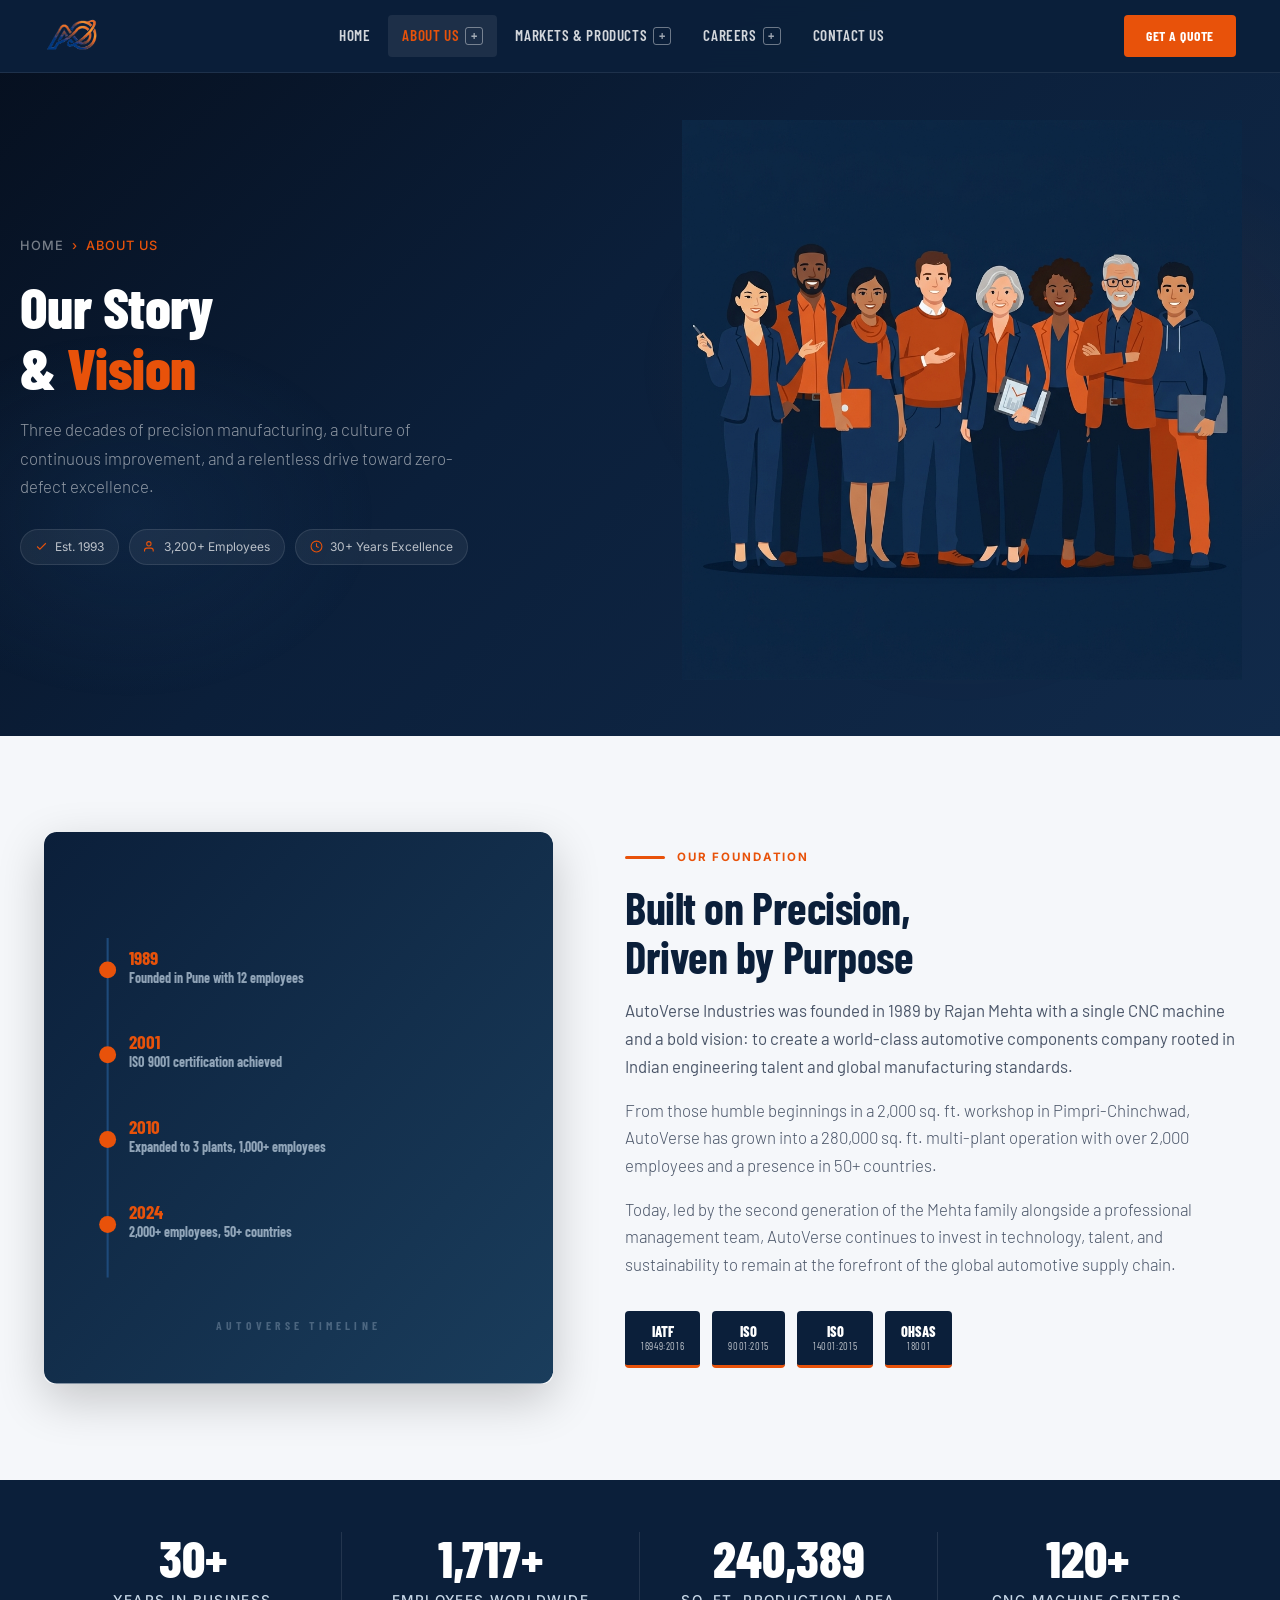
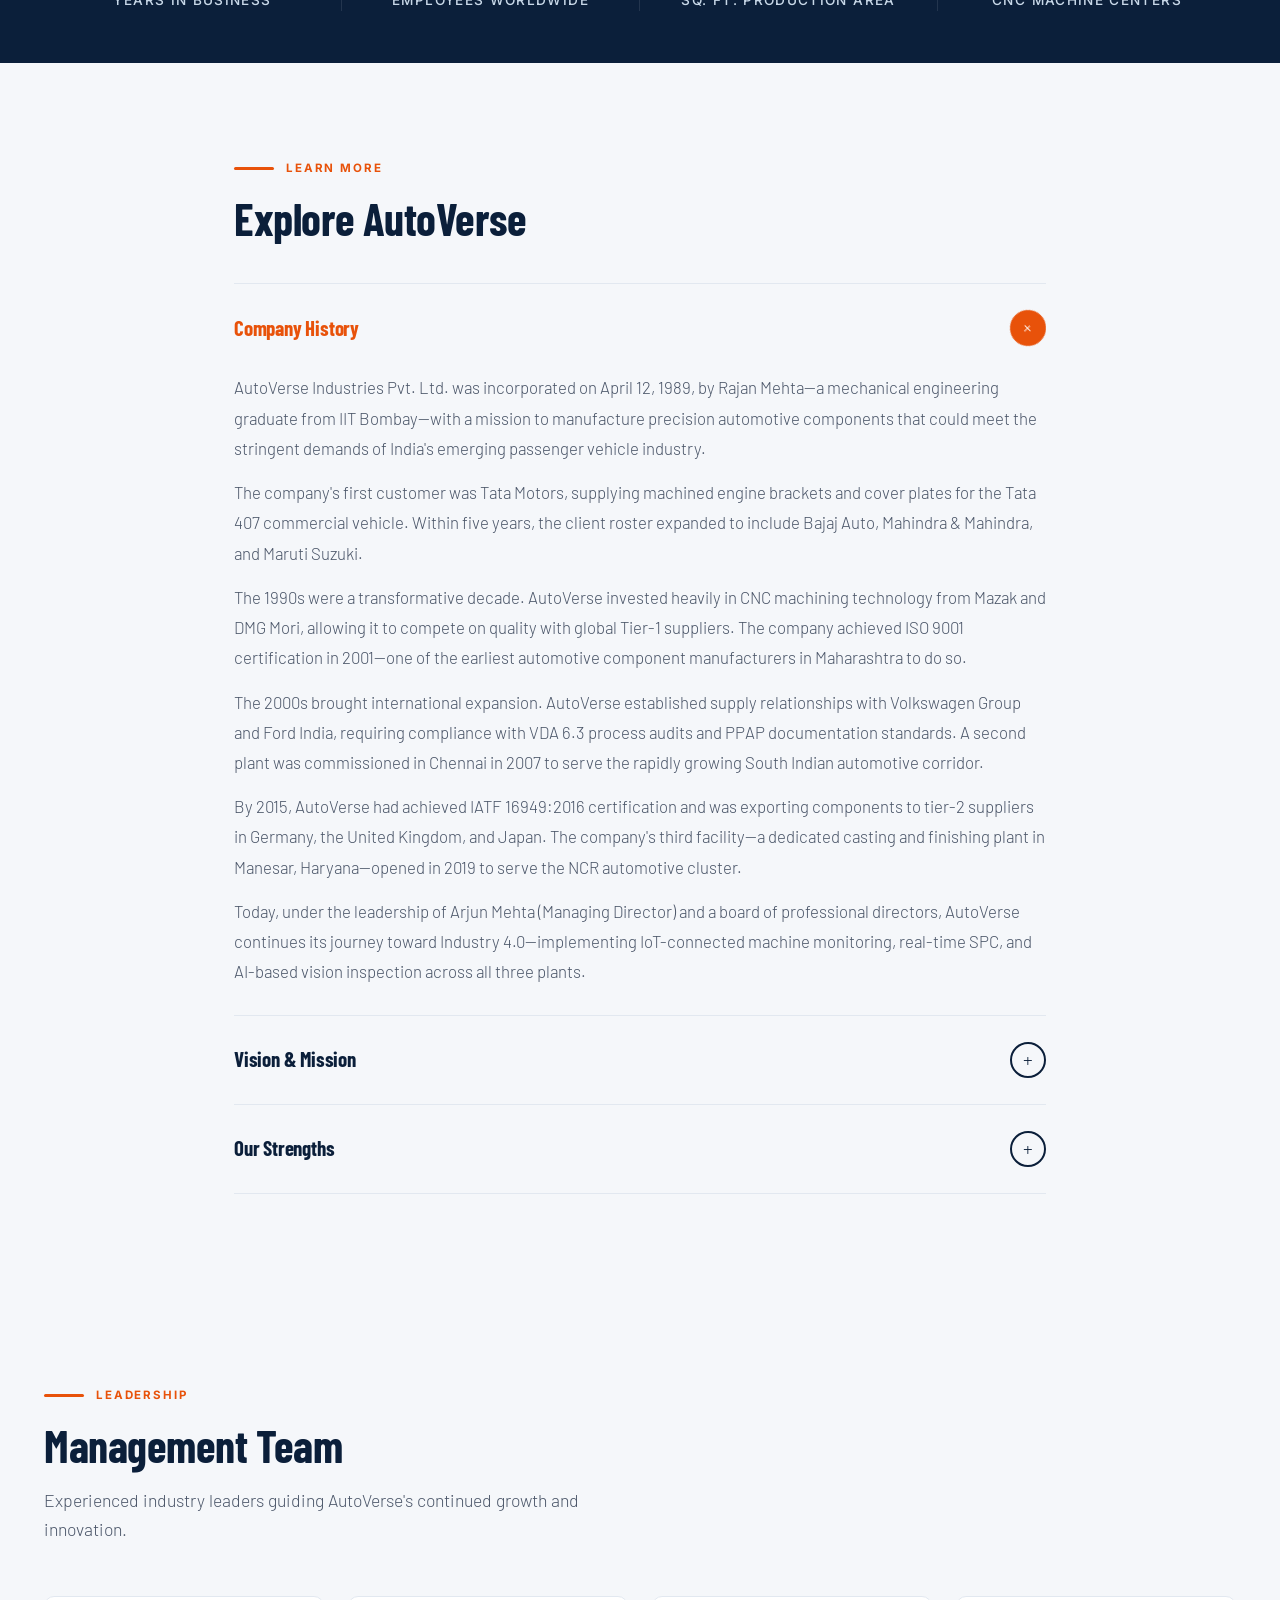
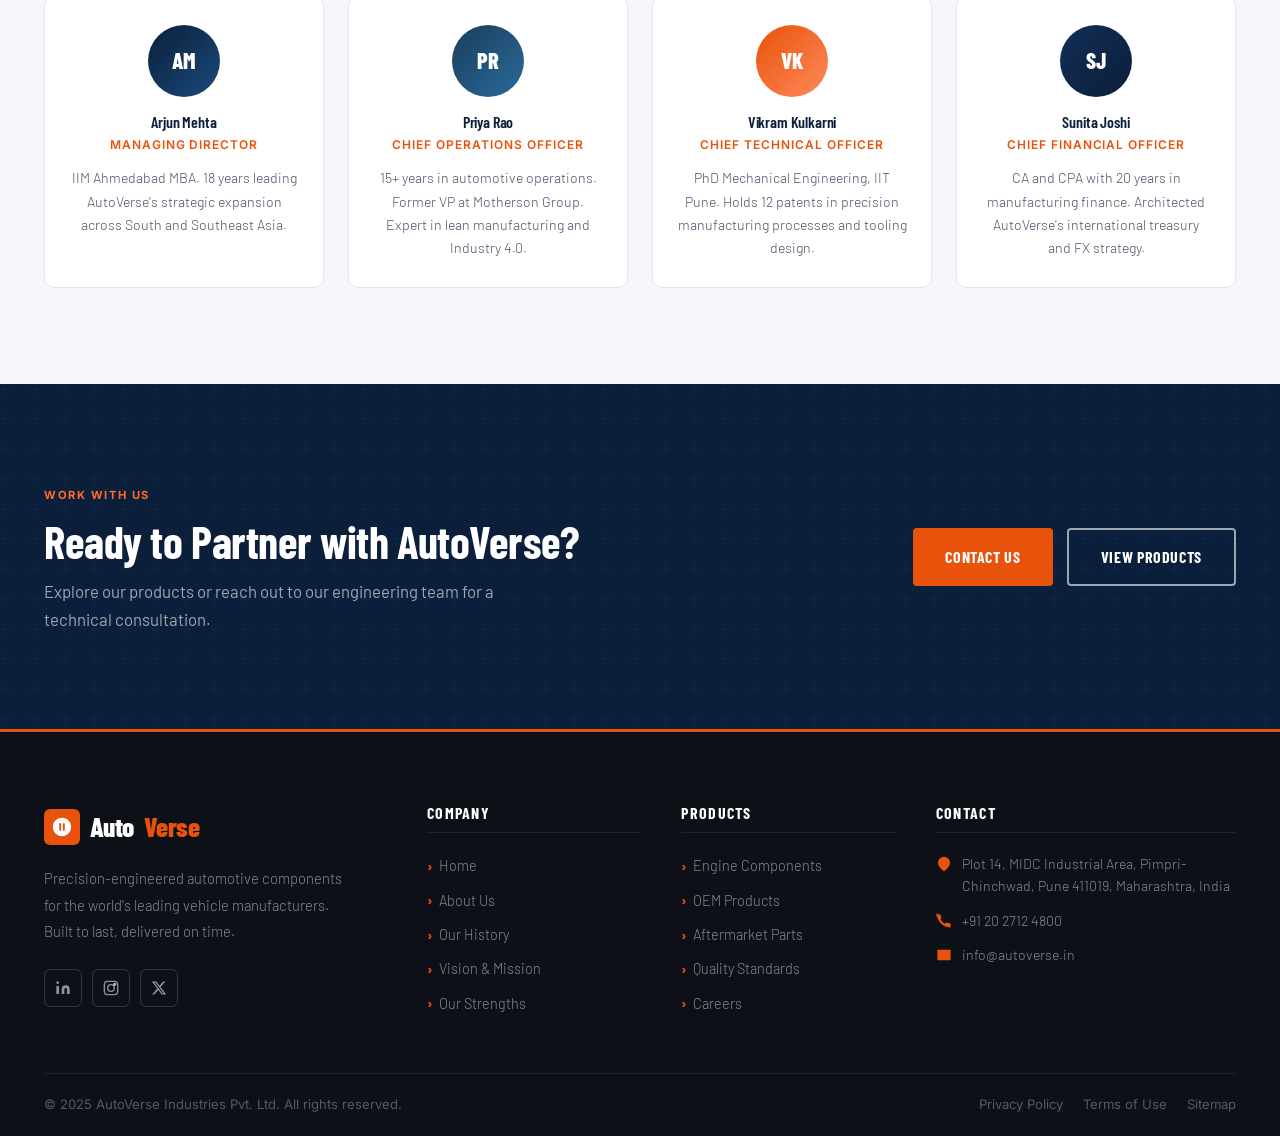
==== about.html @ 6f2ea9f7 "first commit" ====
<!DOCTYPE html>
<html lang="en">
<head>
<meta charset="UTF-8"/>
<meta name="viewport" content="width=device-width,initial-scale=1"/>
<title>About Us — AutoVerse Industries</title>
<link rel="stylesheet" href="assets/css/style.css"/>
<link rel="stylesheet" href="assets/css/inner.css"/>
<style>
/* About hero two-col override */
.about-page-hero {
  position: relative;
  min-height: 480px;
  background: linear-gradient(135deg,#060f1e 0%,#0B1F3A 45%,#112a4a 100%);
  overflow: hidden;
  display: flex; align-items: flex-end;
}
.about-hero-inner {
  display: grid;
  grid-template-columns: 1fr 1fr;
  gap: 48px;
  align-items: center;
  padding: 120px 0 56px;
  position: relative; z-index: 2;
}
.about-hero-text .breadcrumb { margin-bottom: 20px; }
.about-hero-text h1 {
  font-size: clamp(2.6rem, 4.5vw, 4rem);
  color: #fff; line-height: 1.05;
  margin-bottom: 18px;
}
.about-hero-text p {
  color: rgba(255,255,255,.55);
  font-size: 1.05rem; font-weight: 300;
  max-width: 440px; line-height: 1.7;
}
.about-hero-badges {
  display: flex; gap: 10px; margin-top: 28px; flex-wrap: wrap;
}
.about-hero-badge {
  display: flex; align-items: center; gap: 7px;
  background: rgba(255,255,255,.06);
  border: 1px solid rgba(255,255,255,.1);
  border-radius: 40px;
  padding: 7px 14px;
  font-family: var(--ff-ui);
  font-size: .75rem; color: rgba(255,255,255,.7);
}
.about-hero-badge svg { width: 13px; height: 13px; color: var(--orange); }
.about-hero-visual {
  position: relative;
  display: flex; align-items: flex-end; justify-content: center;
}
.about-hero-visual::before {
  content: '';
  position: absolute;
  width: 70%; height: 60%;
  bottom: 0; left: 50%; transform: translateX(-50%);
  background: radial-gradient(ellipse, rgba(232,82,10,.18) 0%, transparent 70%);
  filter: blur(24px);
  pointer-events: none;
}
.about-hero-visual img {
  width: 100%;
  max-width: 560px;
  object-fit: contain;
  animation: heroImgFloat 6s ease-in-out infinite;
  position: relative; z-index: 1;
}
@keyframes heroImgFloat {
  0%, 100% { transform: translateY(0); }
  50% { transform: translateY(-10px); }
}
.about-hero-deco {
  position: absolute; inset: 0; z-index: 1;
  background:
    radial-gradient(ellipse 55% 60% at 80% 50%, rgba(232,82,10,.10) 0%, transparent 55%),
    radial-gradient(ellipse 35% 45% at 10% 70%, rgba(30,74,122,.2) 0%, transparent 55%);
  pointer-events: none;
}
@media (max-width: 900px) {
  .about-hero-inner { grid-template-columns: 1fr; padding: 110px 0 40px; }
  .about-hero-visual { display: none; }
}
</style>
</head>
<body>

<!-- NAVBAR (same across all pages) -->
<nav class="navbar">
  <div class="container nav-inner">
    <a href="index.html" class="nav-logo">
      <img src="assets/images/logo.png" alt="AutoVerse" class="nav-logo-img" />
    </a>
    <ul class="nav-links">
      <li class="nav-item"><a class="nav-link" href="index.html" data-page="index.html">Home</a></li>
      <li class="nav-item">
        <a class="nav-link" href="about.html" data-page="about.html">About Us <span class="nav-plus">+</span></a>
        <div class="nav-dropdown">
          <a href="about.html#history">Company History</a>
          <a href="about.html#vision">Our Vision</a>
          <a href="about.html#strengths">Our Strengths</a>
        </div>
      </li>
      <li class="nav-item">
        <a class="nav-link" href="markets.html" data-page="markets.html">Markets &amp; Products <span class="nav-plus">+</span></a>
        <div class="nav-dropdown">
          <a href="markets.html#markets">Markets We Serve</a>
          <a href="markets.html#components">Automotive Components</a>
          <a href="markets.html#oem">OEM Products</a>
          <a href="markets.html#aftermarket">Aftermarket Products</a>
          <a href="markets.html#quality">Quality Standards</a>
        </div>
      </li>
      <li class="nav-item">
        <a class="nav-link" href="careers.html" data-page="careers.html">Careers <span class="nav-plus">+</span></a>
        <div class="nav-dropdown">
          <a href="careers.html#why">Why Choose Us</a>
          <a href="careers.html#benefits">Employee Benefits</a>
          <a href="careers.html#learning">Learning &amp; Development</a>
          <a href="careers.html#opportunities">Current Opportunities</a>
          <a href="careers.html#culture">Company Culture</a>
        </div>
      </li>
      <li class="nav-item"><a class="nav-link" href="contact.html" data-page="contact.html">Contact Us</a></li>
    </ul>
    <div class="nav-cta"><a href="contact.html" class="btn btn-primary" style="padding:10px 22px;font-size:.85rem;">Get a Quote</a></div>
    <div class="hamburger" id="hamburger"><span></span><span></span><span></span></div>
  </div>
</nav>
<div class="nav-mobile" id="navMobile">
  <div class="nav-mobile-item"><a class="nav-mobile-link" href="index.html">Home</a></div>
  <div class="nav-mobile-item">
    <div class="nav-mobile-link" data-toggle="about">About Us <span class="nav-mobile-plus">+</span></div>
    <div class="nav-mobile-sub"><a href="about.html#history">Company History</a><a href="about.html#vision">Our Vision</a><a href="about.html#strengths">Our Strengths</a></div>
  </div>
  <div class="nav-mobile-item">
    <div class="nav-mobile-link" data-toggle="markets">Markets &amp; Products <span class="nav-mobile-plus">+</span></div>
    <div class="nav-mobile-sub"><a href="markets.html#markets">Markets We Serve</a><a href="markets.html#components">Automotive Components</a><a href="markets.html#oem">OEM Products</a></div>
  </div>
  <div class="nav-mobile-item">
    <div class="nav-mobile-link" data-toggle="careers">Careers <span class="nav-mobile-plus">+</span></div>
    <div class="nav-mobile-sub"><a href="careers.html#why">Why Choose Us</a><a href="careers.html#benefits">Benefits</a><a href="careers.html#opportunities">Opportunities</a></div>
  </div>
  <div class="nav-mobile-item"><a class="nav-mobile-link" href="contact.html">Contact Us</a></div>
  <a href="contact.html" class="btn btn-primary" style="margin-top:24px;">Get a Quote</a>
</div>

<!-- PAGE HERO -->
<section class="about-page-hero">
  <div class="about-hero-deco"></div>
  <div class="container about-hero-inner">

    <!-- Text -->
    <div class="about-hero-text">
      <div class="breadcrumb anim-fade" style="color:rgba(255,255,255,.45);">
        <a href="index.html" style="color:rgba(255,255,255,.45);">Home</a> <span>›</span> <span>About Us</span>
      </div>
      <h1 class="anim-up delay-1">Our Story<br>&amp; <span style="color:var(--orange);">Vision</span></h1>
      <p class="anim-up delay-2">Three decades of precision manufacturing, a culture of continuous improvement, and a relentless drive toward zero-defect excellence.</p>
      <div class="about-hero-badges anim-up delay-3">
        <div class="about-hero-badge">
          <svg viewBox="0 0 24 24" fill="none" stroke="currentColor" stroke-width="2"><polyline points="20 6 9 17 4 12"/></svg>
          Est. 1993
        </div>
        <div class="about-hero-badge">
          <svg viewBox="0 0 24 24" fill="none" stroke="currentColor" stroke-width="2"><path d="M17 21v-2a4 4 0 00-4-4H5a4 4 0 00-4 4v2"/><circle cx="9" cy="7" r="4"/></svg>
          3,200+ Employees
        </div>
        <div class="about-hero-badge">
          <svg viewBox="0 0 24 24" fill="none" stroke="currentColor" stroke-width="2"><circle cx="12" cy="12" r="10"/><polyline points="12 6 12 12 16 14"/></svg>
          30+ Years Excellence
        </div>
      </div>
    </div>

    <!-- Illustration -->
    <div class="about-hero-visual anim-fade delay-2">
      <img src="assets/images/team_illustration.png" alt="AutoVerse Team" />
    </div>

  </div>
</section>

<!-- ABOUT LEAD -->
<section class="section">
  <div class="container about-lead-grid">
    <div class="anim-left">
      <div class="about-portrait">
        <svg viewBox="0 0 480 520" xmlns="http://www.w3.org/2000/svg">
          <defs>
            <linearGradient id="portraitbg" x1="0%" y1="0%" x2="100%" y2="100%">
              <stop offset="0%" stop-color="#0B1F3A"/>
              <stop offset="100%" stop-color="#1A3D5C"/>
            </linearGradient>
          </defs>
          <rect width="480" height="520" fill="url(#portraitbg)" rx="12"/>
          <!-- Timeline graphic -->
          <line x1="60" y1="100" x2="60" y2="420" stroke="#1E4A7A" stroke-width="2"/>
          <g fill="#E8520A">
            <circle cx="60" cy="130" r="8"/>
            <circle cx="60" cy="210" r="8"/>
            <circle cx="60" cy="290" r="8"/>
            <circle cx="60" cy="370" r="8"/>
          </g>
          <g fill="white" font-family="Barlow Condensed,sans-serif" font-weight="700">
            <text x="80" y="125" font-size="18" fill="#E8520A">1989</text>
            <text x="80" y="142" font-size="13" fill="rgba(200,216,232,0.7)">Founded in Pune with 12 employees</text>
            <text x="80" y="205" font-size="18" fill="#E8520A">2001</text>
            <text x="80" y="222" font-size="13" fill="rgba(200,216,232,0.7)">ISO 9001 certification achieved</text>
            <text x="80" y="285" font-size="18" fill="#E8520A">2010</text>
            <text x="80" y="302" font-size="13" fill="rgba(200,216,232,0.7)">Expanded to 3 plants, 1,000+ employees</text>
            <text x="80" y="365" font-size="18" fill="#E8520A">2024</text>
            <text x="80" y="382" font-size="13" fill="rgba(200,216,232,0.7)">2,000+ employees, 50+ countries</text>
          </g>
          <text x="240" y="470" text-anchor="middle" fill="rgba(200,216,232,0.3)" font-family="Barlow Condensed,sans-serif" font-size="11" letter-spacing="4" font-weight="700">AUTOVERSE TIMELINE</text>
        </svg>
      </div>
    </div>
    <div class="about-lead-text anim-up">
      <div class="section-line"><span>Our Foundation</span></div>
      <h2 class="section-title">Built on Precision,<br>Driven by Purpose</h2>
      <p style="color:var(--slate);margin-bottom:16px;">AutoVerse Industries was founded in 1989 by Rajan Mehta with a single CNC machine and a bold vision: to create a world-class automotive components company rooted in Indian engineering talent and global manufacturing standards.</p>
      <p style="color:var(--slate);margin-bottom:16px;font-weight:300;">From those humble beginnings in a 2,000 sq. ft. workshop in Pimpri-Chinchwad, AutoVerse has grown into a 280,000 sq. ft. multi-plant operation with over 2,000 employees and a presence in 50+ countries.</p>
      <p style="color:var(--slate);font-weight:300;">Today, led by the second generation of the Mehta family alongside a professional management team, AutoVerse continues to invest in technology, talent, and sustainability to remain at the forefront of the global automotive supply chain.</p>
      <div class="about-certs anim-up delay-2">
        <div class="cert-badge">IATF<br><small>16949:2016</small></div>
        <div class="cert-badge">ISO<br><small>9001:2015</small></div>
        <div class="cert-badge">ISO<br><small>14001:2015</small></div>
        <div class="cert-badge">OHSAS<br><small>18001</small></div>
      </div>
    </div>
  </div>
</section>

<!-- STATS -->
<div class="stats-strip">
  <div class="container">
    <div class="stats-grid">
      <div class="stat-cell anim-fade delay-1"><div class="stat-num"><span data-count="35" data-suffix="+">0</span></div><div class="stat-label">Years in Business</div></div>
      <div class="stat-cell anim-fade delay-2"><div class="stat-num"><span data-count="2000" data-suffix="+">0</span></div><div class="stat-label">Employees Worldwide</div></div>
      <div class="stat-cell anim-fade delay-3"><div class="stat-num"><span data-count="280000">0</span></div><div class="stat-label">Sq. Ft. Production Area</div></div>
      <div class="stat-cell anim-fade delay-4"><div class="stat-num"><span data-count="140" data-suffix="+">0</span></div><div class="stat-label">CNC Machine Centers</div></div>
    </div>
  </div>
</div>

<!-- EXPANDABLE SECTIONS -->
<section class="section" id="history">
  <div class="container" style="max-width:860px;">
    <div class="section-line"><span>Learn More</span></div>
    <h2 class="section-title anim-up" style="margin-bottom:40px;">Explore AutoVerse</h2>

    <div class="expand-group">

      <div class="expand-item" id="history">
        <div class="expand-header">
          <h3>Company History</h3>
          <div class="expand-icon">+</div>
        </div>
        <div class="expand-body">
          <div class="expand-inner">
            <p>AutoVerse Industries Pvt. Ltd. was incorporated on April 12, 1989, by Rajan Mehta—a mechanical engineering graduate from IIT Bombay—with a mission to manufacture precision automotive components that could meet the stringent demands of India's emerging passenger vehicle industry.</p>
            <p>The company's first customer was Tata Motors, supplying machined engine brackets and cover plates for the Tata 407 commercial vehicle. Within five years, the client roster expanded to include Bajaj Auto, Mahindra &amp; Mahindra, and Maruti Suzuki.</p>
            <p>The 1990s were a transformative decade. AutoVerse invested heavily in CNC machining technology from Mazak and DMG Mori, allowing it to compete on quality with global Tier-1 suppliers. The company achieved ISO 9001 certification in 2001—one of the earliest automotive component manufacturers in Maharashtra to do so.</p>
            <p>The 2000s brought international expansion. AutoVerse established supply relationships with Volkswagen Group and Ford India, requiring compliance with VDA 6.3 process audits and PPAP documentation standards. A second plant was commissioned in Chennai in 2007 to serve the rapidly growing South Indian automotive corridor.</p>
            <p>By 2015, AutoVerse had achieved IATF 16949:2016 certification and was exporting components to tier-2 suppliers in Germany, the United Kingdom, and Japan. The company's third facility—a dedicated casting and finishing plant in Manesar, Haryana—opened in 2019 to serve the NCR automotive cluster.</p>
            <p>Today, under the leadership of Arjun Mehta (Managing Director) and a board of professional directors, AutoVerse continues its journey toward Industry 4.0—implementing IoT-connected machine monitoring, real-time SPC, and AI-based vision inspection across all three plants.</p>
          </div>
        </div>
      </div>

      <div class="expand-item" id="vision">
        <div class="expand-header">
          <h3>Vision &amp; Mission</h3>
          <div class="expand-icon">+</div>
        </div>
        <div class="expand-body">
          <div class="expand-inner">
            <p><strong style="color:var(--navy);">Our Vision:</strong> To be the most trusted precision manufacturing partner for global automotive OEMs—recognized for our engineering excellence, quality commitment, and sustainable manufacturing practices.</p>
            <p><strong style="color:var(--navy);">Our Mission:</strong> To manufacture world-class automotive components that enable our customers to build safer, more efficient, and more reliable vehicles—while fostering a culture of innovation, continuous improvement, and employee well-being.</p>
            <p><strong style="color:var(--navy);">Our Values:</strong></p>
            <ul>
              <li>Precision — Every micron matters. We never compromise on dimensional accuracy or surface quality.</li>
              <li>Integrity — We are transparent with our customers, employees, and partners in all that we do.</li>
              <li>Innovation — We actively invest in new processes, technologies, and materials to stay ahead.</li>
              <li>Sustainability — We measure our success not only in profit but in our environmental and social impact.</li>
              <li>People First — Our 2,000+ employees are our greatest asset. We invest in their growth and safety every day.</li>
              <li>Customer Focus — We exist to help our customers succeed. Their success drives every decision we make.</li>
            </ul>
          </div>
        </div>
      </div>

      <div class="expand-item" id="strengths">
        <div class="expand-header">
          <h3>Our Strengths</h3>
          <div class="expand-icon">+</div>
        </div>
        <div class="expand-body">
          <div class="expand-inner">
            <p>AutoVerse's competitive edge is built on five core strengths that our customers consistently cite as the reasons they remain with us through product generations and market cycles:</p>
            <ul>
              <li>Advanced 5-axis CNC machining with ±0.005mm capability</li>
              <li>In-house tooling design &amp; manufacture for faster lead times</li>
              <li>140+ Mazak, DMG Mori, and Okuma machining centers</li>
              <li>Real-time SPC with automated out-of-tolerance alerts</li>
              <li>Zeiss CMM and optical inspection on 100% of critical features</li>
              <li>IATF 16949, ISO 9001, ISO 14001, and OHSAS 18001 certified</li>
              <li>3 strategically located plants across India</li>
              <li>JIT delivery with 98.7% on-time record over 5 years</li>
              <li>120-person dedicated R&amp;D and application engineering team</li>
              <li>Customer portal for real-time order tracking and quality records</li>
              <li>Renewable energy powering 40% of total facility consumption</li>
              <li>Zero liquid discharge at all three manufacturing sites</li>
            </ul>
          </div>
        </div>
      </div>

    </div>
  </div>
</section>

<!-- LEADERSHIP -->
<section class="section leadership-section">
  <div class="container">
    <div class="section-line"><span>Leadership</span></div>
    <h2 class="section-title anim-up">Management Team</h2>
    <p class="section-sub anim-up delay-1">Experienced industry leaders guiding AutoVerse's continued growth and innovation.</p>
    <div class="leadership-grid">
      <div class="leader-card anim-up delay-1">
        <div class="leader-avatar" style="background:linear-gradient(135deg,#0B1F3A,#1A4A7A);">
          <span>AM</span>
        </div>
        <h4>Arjun Mehta</h4>
        <div class="leader-title">Managing Director</div>
        <p>IIM Ahmedabad MBA. 18 years leading AutoVerse's strategic expansion across South and Southeast Asia.</p>
      </div>
      <div class="leader-card anim-up delay-2">
        <div class="leader-avatar" style="background:linear-gradient(135deg,#1A3D5C,#2A6A9A);">
          <span>PR</span>
        </div>
        <h4>Priya Rao</h4>
        <div class="leader-title">Chief Operations Officer</div>
        <p>15+ years in automotive operations. Former VP at Motherson Group. Expert in lean manufacturing and Industry 4.0.</p>
      </div>
      <div class="leader-card anim-up delay-3">
        <div class="leader-avatar" style="background:linear-gradient(135deg,#E8520A,#FF8A5C);">
          <span>VK</span>
        </div>
        <h4>Vikram Kulkarni</h4>
        <div class="leader-title">Chief Technical Officer</div>
        <p>PhD Mechanical Engineering, IIT Pune. Holds 12 patents in precision manufacturing processes and tooling design.</p>
      </div>
      <div class="leader-card anim-up delay-4">
        <div class="leader-avatar" style="background:linear-gradient(135deg,#132d56,#0B1F3A);">
          <span>SJ</span>
        </div>
        <h4>Sunita Joshi</h4>
        <div class="leader-title">Chief Financial Officer</div>
        <p>CA and CPA with 20 years in manufacturing finance. Architected AutoVerse's international treasury and FX strategy.</p>
      </div>
    </div>
  </div>
</section>

<!-- CTA -->
<section class="cta-section">
  <div class="cta-bg"></div>
  <div class="container cta-inner">
    <div class="cta-text anim-up">
      <span class="tag">Work With Us</span>
      <h2>Ready to Partner with AutoVerse?</h2>
      <p>Explore our products or reach out to our engineering team for a technical consultation.</p>
    </div>
    <div class="cta-actions anim-up delay-2">
      <a href="contact.html" class="btn btn-primary">Contact Us</a>
      <a href="markets.html" class="btn btn-outline">View Products</a>
    </div>
  </div>
</section>

<!-- FOOTER -->
<footer class="footer">
  <div class="container">
    <div class="footer-top">
      <div class="footer-brand">
        <a href="index.html" class="nav-logo"><div class="nav-logo-icon"><svg viewBox="0 0 24 24"><path d="M12 2C6.48 2 2 6.48 2 12s4.48 10 10 10 10-4.48 10-10S17.52 2 12 2zm-1 14H9V8h2v8zm4 0h-2V8h2v8z"/></svg></div>Auto<span>Verse</span></a>
        <p>Precision-engineered automotive components for the world's leading vehicle manufacturers. Built to last, delivered on time.</p>
        <div class="footer-socials">
          <a href="#" class="social-btn"><svg viewBox="0 0 24 24" width="16" height="16" fill="currentColor"><path d="M16 8a6 6 0 016 6v7h-4v-7a2 2 0 00-2-2 2 2 0 00-2 2v7h-4v-7a6 6 0 016-6zM2 9h4v12H2z"/><circle cx="4" cy="4" r="2"/></svg></a>
          <a href="#" class="social-btn"><svg viewBox="0 0 24 24" width="16" height="16" fill="none" stroke="currentColor" stroke-width="2"><rect x="2" y="2" width="20" height="20" rx="5"/><circle cx="12" cy="12" r="5"/><circle cx="17.5" cy="6.5" r="1.5" fill="currentColor"/></svg></a>
          <a href="#" class="social-btn"><svg viewBox="0 0 24 24" width="16" height="16" fill="currentColor"><path d="M18.244 2.25h3.308l-7.227 8.26 8.502 11.24H16.17l-5.214-6.817L4.99 21.75H1.68l7.73-8.835L1.254 2.25H8.08l4.713 6.231zm-1.161 17.52h1.833L7.084 4.126H5.117z"/></svg></a>
        </div>
      </div>
      <div class="footer-col"><h5>Company</h5><ul><li><a href="index.html">Home</a></li><li><a href="about.html">About Us</a></li><li><a href="about.html#history">Our History</a></li><li><a href="about.html#vision">Vision &amp; Mission</a></li><li><a href="about.html#strengths">Our Strengths</a></li></ul></div>
      <div class="footer-col"><h5>Products</h5><ul><li><a href="markets.html#components">Engine Components</a></li><li><a href="markets.html#oem">OEM Products</a></li><li><a href="markets.html#aftermarket">Aftermarket Parts</a></li><li><a href="markets.html#quality">Quality Standards</a></li><li><a href="careers.html">Careers</a></li></ul></div>
      <div class="footer-col"><h5>Contact</h5>
        <div class="footer-contact-item"><svg viewBox="0 0 24 24"><path d="M21 10c0 7-9 13-9 13s-9-6-9-13a9 9 0 0118 0z"/><circle cx="12" cy="10" r="3"/></svg><span>Plot 14, MIDC Industrial Area, Pimpri-Chinchwad, Pune 411019, Maharashtra, India</span></div>
        <div class="footer-contact-item"><svg viewBox="0 0 24 24"><path d="M22 16.92v3a2 2 0 01-2.18 2 19.79 19.79 0 01-8.63-3.07A19.5 19.5 0 013.07 9.5a19.79 19.79 0 01-3-8.59A2 2 0 012.18 2h3a2 2 0 012 1.72c.127.96.361 1.903.7 2.81a2 2 0 01-.45 2.11L6.91 9.91a16 16 0 006.29 6.29l1.27-1.27a2 2 0 012.11-.45c.907.339 1.85.573 2.81.7A2 2 0 0122 16.92z"/></svg><span>+91 20 2712 4800</span></div>
        <div class="footer-contact-item"><svg viewBox="0 0 24 24"><path d="M4 4h16c1.1 0 2 .9 2 2v12c0 1.1-.9 2-2 2H4c-1.1 0-2-.9-2-2V6c0-1.1.9-2 2-2z"/><polyline points="22,6 12,13 2,6"/></svg><span>info@autoverse.in</span></div>
      </div>
    </div>
    <div class="footer-bottom">
      <span class="footer-copy">© 2025 AutoVerse Industries Pvt. Ltd. All rights reserved.</span>
      <div class="footer-legal"><a href="#">Privacy Policy</a><a href="#">Terms of Use</a><a href="#">Sitemap</a></div>
    </div>
  </div>
</footer>

<script src="assets/js/main.js"></script>
</body>
</html>
---- assets/css/style.css ----
/* ====================================================
   AutoVerse — Shared Stylesheet
   Palette: Steel Navy #0B1F3A | Chrome #C8D8E8 | 
            Signal Orange #E8520A | Slate #4A5568 | 
            Off-white #F5F7FA | Dark Surface #0D1117
   ==================================================== */

@import url('https://fonts.googleapis.com/css2?family=Barlow:ital,wght@0,300;0,400;0,500;0,600;0,700;0,800;1,300&family=Barlow+Condensed:wght@400;500;600;700;800&family=Inter:wght@300;400;500;600&display=swap');

/* ─── Reset & Base ─── */
*, *::before, *::after { box-sizing: border-box; margin: 0; padding: 0; }

:root {
  --navy:    #0B1F3A;
  --navy-mid:#132d56;
  --chrome:  #C8D8E8;
  --orange:  #E8520A;
  --orange-light: #FF6B2B;
  --slate:   #4A5568;
  --offwhite:#F5F7FA;
  --white:   #FFFFFF;
  --dark:    #0D1117;
  --gray-100:#EDF2F7;
  --gray-200:#E2E8F0;
  --gray-400:#A0AEC0;
  --gray-600:#718096;
  --text:    #1A202C;

  --ff-display: 'Barlow Condensed', sans-serif;
  --ff-body:    'Barlow', sans-serif;
  --ff-ui:      'Inter', sans-serif;

  --radius:  4px;
  --radius-lg: 10px;
  --shadow-sm: 0 2px 8px rgba(0,0,0,.10);
  --shadow-md: 0 6px 24px rgba(0,0,0,.15);
  --shadow-lg: 0 16px 48px rgba(0,0,0,.20);

  --transition: .28s cubic-bezier(.4,0,.2,1);
}

html { scroll-behavior: smooth; font-size: 16px; }

body {
  font-family: var(--ff-body);
  color: var(--text);
  background: var(--offwhite);
  line-height: 1.65;
  overflow-x: hidden;
}

img { display: block; max-width: 100%; }
a  { color: inherit; text-decoration: none; }
ul { list-style: none; }

/* ─── Typography ─── */
h1,h2,h3,h4,h5,h6 {
  font-family: var(--ff-display);
  line-height: 1.1;
  letter-spacing: -.01em;
}
h1 { font-size: clamp(2.6rem,5vw,4.4rem); font-weight: 800; }
h2 { font-size: clamp(2rem,3.5vw,3.2rem); font-weight: 700; }
h3 { font-size: clamp(1.4rem,2.5vw,2rem);  font-weight: 700; }
h4 { font-size: 1.25rem; font-weight: 600; }
p  { font-size: 1.05rem; }

/* ─── Utility ─── */
.container { width: 100%; max-width: 1240px; margin: 0 auto; padding: 0 24px; }
.section   { padding: 96px 0; }
.section-sm{ padding: 60px 0; }

.tag {
  display: inline-block;
  font-family: var(--ff-ui);
  font-size: .7rem;
  font-weight: 700;
  letter-spacing: .14em;
  text-transform: uppercase;
  color: var(--orange);
  margin-bottom: 12px;
}

.section-title {
  color: var(--navy);
  margin-bottom: 16px;
}
.section-sub {
  font-size: 1.1rem;
  color: var(--slate);
  max-width: 620px;
  margin-bottom: 52px;
  font-weight: 300;
}

/* Divider accent */
.title-bar {
  width: 52px; height: 4px;
  background: var(--orange);
  margin-bottom: 20px;
  border-radius: 2px;
}

/* ─── Buttons ─── */
.btn {
  display: inline-flex; align-items: center; gap: 8px;
  font-family: var(--ff-display);
  font-size: 1rem; font-weight: 700;
  letter-spacing: .04em; text-transform: uppercase;
  padding: 14px 32px;
  border: none; cursor: pointer;
  border-radius: var(--radius);
  transition: var(--transition);
  white-space: nowrap;
}
.btn-primary {
  background: var(--orange);
  color: var(--white);
}
.btn-primary:hover { background: var(--orange-light); transform: translateY(-2px); box-shadow: 0 8px 24px rgba(232,82,10,.35); }

.btn-outline {
  background: transparent;
  color: var(--white);
  border: 2px solid rgba(255,255,255,.6);
}
.btn-outline:hover { background: rgba(255,255,255,.12); border-color: var(--white); }

.btn-dark {
  background: var(--navy);
  color: var(--white);
}
.btn-dark:hover { background: var(--navy-mid); transform: translateY(-2px); }

/* ─── NAVBAR ─── */
.navbar {
  position: fixed; top: 0; left: 0; right: 0; z-index: 999;
  background: rgba(11,31,58,.97);
  backdrop-filter: blur(12px);
  border-bottom: 1px solid rgba(200,216,232,.1);
  transition: var(--transition);
}
.navbar.scrolled {
  background: rgba(11,31,58,1);
  box-shadow: var(--shadow-md);
}

.nav-inner {
  display: flex; align-items: center; justify-content: space-between;
  height: 72px;
}

.nav-logo {
  display: flex; align-items: center; gap: 10px;
  font-family: var(--ff-display);
  font-size: 1.7rem; font-weight: 800;
  color: var(--white);
  letter-spacing: -.02em;
}
.nav-logo span { color: var(--orange); }
.nav-logo-icon {
  width: 36px; height: 36px;
  background: var(--orange);
  border-radius: 6px;
  display: flex; align-items: center; justify-content: center;
}
.nav-logo-icon svg { width: 22px; height: 22px; fill: white; }
.nav-logo-img {
  height: 48px;
  width: auto;
  object-fit: contain;
  display: block;
}

.nav-links {
  display: flex; align-items: center; gap: 4px;
}

.nav-item {
  position: relative;
}

.nav-link {
  display: flex; align-items: center; gap: 6px;
  padding: 8px 14px;
  font-family: var(--ff-display);
  font-size: .95rem; font-weight: 600;
  letter-spacing: .04em; text-transform: uppercase;
  color: rgba(255,255,255,.82);
  border-radius: var(--radius);
  transition: var(--transition);
  cursor: pointer;
  white-space: nowrap;
}
.nav-link:hover, .nav-link.active { color: var(--white); background: rgba(255,255,255,.08); }
.nav-link.active { color: var(--orange); }

.nav-plus {
  width: 18px; height: 18px; flex-shrink: 0;
  border: 1.5px solid rgba(255,255,255,.4);
  border-radius: 3px;
  display: flex; align-items: center; justify-content: center;
  font-size: .9rem; line-height: 1;
  transition: var(--transition);
  color: rgba(255,255,255,.6);
}
.nav-item:hover .nav-plus, .nav-item.open .nav-plus {
  background: var(--orange); border-color: var(--orange); color: white;
  transform: rotate(45deg);
}

/* Dropdown */
.nav-dropdown {
  position: absolute; top: calc(100% + 8px); left: 0;
  background: var(--navy);
  border: 1px solid rgba(200,216,232,.12);
  border-radius: var(--radius-lg);
  min-width: 230px;
  padding: 8px;
  opacity: 0; visibility: hidden; pointer-events: none;
  transform: translateY(-8px);
  transition: var(--transition);
  box-shadow: var(--shadow-lg);
}
.nav-item:hover .nav-dropdown,
.nav-item.open .nav-dropdown {
  opacity: 1; visibility: visible; pointer-events: all; transform: translateY(0);
}

.nav-dropdown a {
  display: flex; align-items: center; gap: 10px;
  padding: 10px 14px;
  font-family: var(--ff-body);
  font-size: .9rem; font-weight: 500;
  color: rgba(255,255,255,.78);
  border-radius: var(--radius);
  transition: var(--transition);
}
.nav-dropdown a:hover { background: rgba(255,255,255,.07); color: var(--orange); }
.nav-dropdown a::before {
  content: '';
  width: 6px; height: 6px;
  background: var(--orange);
  border-radius: 50%;
  opacity: 0;
  transition: var(--transition);
}
.nav-dropdown a:hover::before { opacity: 1; }

.nav-cta {
  display: flex; align-items: center; gap: 10px;
}

.hamburger {
  display: none;
  flex-direction: column; gap: 5px;
  cursor: pointer; padding: 4px;
}
.hamburger span {
  display: block; width: 26px; height: 2px;
  background: var(--white);
  border-radius: 2px;
  transition: var(--transition);
}
.hamburger.open span:nth-child(1) { transform: translateY(7px) rotate(45deg); }
.hamburger.open span:nth-child(2) { opacity: 0; transform: scaleX(0); }
.hamburger.open span:nth-child(3) { transform: translateY(-7px) rotate(-45deg); }

/* Mobile nav */
.nav-mobile {
  display: none;
  position: fixed; top: 72px; left: 0; right: 0; bottom: 0;
  background: var(--dark);
  overflow-y: auto;
  z-index: 998;
  padding: 24px;
  flex-direction: column; gap: 4px;
}
.nav-mobile.open { display: flex; }

.nav-mobile-item {
  border-bottom: 1px solid rgba(255,255,255,.07);
}
.nav-mobile-link {
  display: flex; align-items: center; justify-content: space-between;
  padding: 14px 0;
  font-family: var(--ff-display);
  font-size: 1.1rem; font-weight: 700;
  color: var(--white);
  text-transform: uppercase;
  letter-spacing: .04em;
  cursor: pointer;
}
.nav-mobile-plus {
  width: 24px; height: 24px;
  border: 1.5px solid rgba(255,255,255,.3);
  border-radius: 4px;
  display: flex; align-items: center; justify-content: center;
  font-size: 1.1rem;
  transition: var(--transition);
}
.nav-mobile-item.open .nav-mobile-plus { background: var(--orange); border-color: var(--orange); transform: rotate(45deg); }
.nav-mobile-sub {
  display: none;
  flex-direction: column; gap: 2px;
  padding: 0 0 12px 16px;
}
.nav-mobile-item.open .nav-mobile-sub { display: flex; }
.nav-mobile-sub a {
  padding: 9px 0;
  font-size: .95rem;
  color: rgba(255,255,255,.65);
  font-family: var(--ff-body);
}
.nav-mobile-sub a:hover { color: var(--orange); }

/* ─── PAGE HERO (shared pattern) ─── */
.page-hero {
  min-height: 420px;
  display: flex; align-items: flex-end;
  padding: 0;
  position: relative;
  overflow: hidden;
  margin-top: 72px;
}
@keyframes zoomHeroBg {
  from { transform: scale(1.1); }
  to { transform: scale(1.02); }
}
.page-hero-bg {
  position: absolute; inset: 0;
  background-size: cover;
  background-position: center;
  filter: brightness(.45);
  animation: zoomHeroBg 4s cubic-bezier(0.16, 1, 0.3, 1) forwards;
  transition: transform 8s ease;
}
.page-hero:hover .page-hero-bg { transform: scale(1); }
.page-hero-overlay {
  position: absolute; inset: 0;
  background: linear-gradient(to top, rgba(0,0,0,0.85) 0%, rgba(0,0,0,0.2) 100%);
}
.page-hero-content {
  position: relative; z-index: 2;
  padding: 60px 0;
  width: 100%;
  margin-left: 50px;
}
.page-hero h1 { color: var(--white); margin-bottom: 12px; }
.page-hero p  { color: rgba(255,255,255,.7); font-size: 1.15rem; font-weight: 300; max-width: 560px; }
.breadcrumb {
  display: flex; align-items: center; gap: 8px;
  font-family: var(--ff-ui); font-size: .8rem; font-weight: 500;
  color: rgba(255,255,255,.5);
  letter-spacing: .08em; text-transform: uppercase;
  margin-bottom: 16px;
}
.breadcrumb span { color: var(--orange); }

/* ─── EXPANDABLE SECTIONS ─── */
.expand-group { border-top: 1px solid var(--gray-200); }

.expand-item {
  border-bottom: 1px solid var(--gray-200);
  overflow: hidden;
}

.expand-header {
  display: flex; align-items: center; justify-content: space-between;
  padding: 26px 0;
  cursor: pointer;
  gap: 16px;
  transition: var(--transition);
}
.expand-header:hover .expand-icon { background: var(--orange); border-color: var(--orange); }
.expand-header:hover h3 { color: var(--orange); }

.expand-header h3 {
  font-size: 1.3rem;
  color: var(--navy);
  font-weight: 700;
  transition: var(--transition);
}

.expand-icon {
  flex-shrink: 0;
  width: 36px; height: 36px;
  border: 2px solid var(--navy);
  border-radius: 50%;
  display: flex; align-items: center; justify-content: center;
  font-size: 1.2rem;
  color: var(--navy);
  font-weight: 300;
  transition: var(--transition);
  line-height: 1;
}
.expand-item.open .expand-icon {
  background: var(--orange); border-color: var(--orange);
  color: white; transform: rotate(45deg);
}
.expand-item.open .expand-header h3 { color: var(--orange); }

.expand-body {
  max-height: 0;
  overflow: hidden;
  transition: max-height .45s cubic-bezier(.4,0,.2,1), padding .35s;
}
.expand-item.open .expand-body { max-height: 2000px; }

.expand-inner {
  padding-bottom: 28px;
  color: var(--slate);
  font-weight: 300;
  font-size: 1.02rem;
  line-height: 1.8;
}
.expand-inner p + p { margin-top: 14px; }
.expand-inner ul {
  list-style: none;
  margin-top: 16px;
  display: grid; grid-template-columns: repeat(auto-fill,minmax(200px,1fr)); gap: 10px;
}
.expand-inner ul li {
  display: flex; align-items: flex-start; gap: 10px;
  font-size: .95rem;
}
.expand-inner ul li::before {
  content: '';
  flex-shrink: 0;
  width: 6px; height: 6px;
  background: var(--orange);
  border-radius: 50%;
  margin-top: 8px;
}

/* ─── CARDS ─── */
.card {
  background: var(--white);
  border-radius: var(--radius-lg);
  box-shadow: var(--shadow-sm);
  overflow: hidden;
  transition: var(--transition);
}
.card:hover { transform: translateY(-6px); box-shadow: var(--shadow-md); }

/* ─── STATS STRIP ─── */
.stats-strip {
  background: var(--navy);
  padding: 52px 0;
}
.stats-grid {
  display: grid;
  grid-template-columns: repeat(4,1fr);
  gap: 0;
}
.stat-cell {
  text-align: center;
  padding: 0 24px;
  border-right: 1px solid rgba(255,255,255,.1);
}
.stat-cell:last-child { border-right: none; }
.stat-num {
  font-family: var(--ff-display);
  font-size: clamp(2.4rem,4vw,3.6rem);
  font-weight: 800;
  color: var(--white);
  line-height: 1;
  margin-bottom: 6px;
}
.stat-num em { color: var(--orange); font-style: normal; }
.stat-label {
  font-size: .85rem;
  font-weight: 500;
  color: var(--chrome);
  text-transform: uppercase;
  letter-spacing: .1em;
  font-family: var(--ff-ui);
}

/* ─── FOOTER ─── */
.footer {
  background: var(--dark);
  border-top: 3px solid var(--orange);
}
.footer-top {
  padding: 72px 0 48px;
  display: grid;
  grid-template-columns: 1.6fr 1fr 1fr 1.4fr;
  gap: 40px;
}
.footer-brand p {
  color: rgba(255,255,255,.5);
  font-size: .92rem; line-height: 1.8;
  font-weight: 300;
  margin: 16px 0 24px;
  max-width: 300px;
}
.footer-socials {
  display: flex; gap: 10px;
}
.social-btn {
  width: 38px; height: 38px;
  border-radius: 6px;
  border: 1px solid rgba(255,255,255,.15);
  display: flex; align-items: center; justify-content: center;
  color: rgba(255,255,255,.55);
  transition: var(--transition);
  font-size: .85rem;
}
.social-btn:hover { background: var(--orange); border-color: var(--orange); color: white; transform: translateY(-3px); }

.footer-col h5 {
  font-family: var(--ff-display);
  font-size: 1rem; font-weight: 700;
  color: var(--white);
  text-transform: uppercase;
  letter-spacing: .08em;
  margin-bottom: 20px;
  padding-bottom: 10px;
  border-bottom: 1px solid rgba(255,255,255,.08);
}
.footer-col ul li {
  margin-bottom: 8px;
}
.footer-col ul li a {
  color: rgba(255,255,255,.5);
  font-size: .9rem;
  font-weight: 300;
  transition: var(--transition);
  display: flex; align-items: center; gap: 6px;
}
.footer-col ul li a::before {
  content: '›';
  color: var(--orange);
  font-size: 1rem;
  font-weight: 700;
}
.footer-col ul li a:hover { color: var(--white); padding-left: 4px; }

.footer-contact-item {
  display: flex; align-items: flex-start; gap: 10px;
  margin-bottom: 12px;
}
.footer-contact-item svg {
  flex-shrink: 0;
  width: 16px; height: 16px;
  fill: var(--orange);
  margin-top: 3px;
}
.footer-contact-item span {
  color: rgba(255,255,255,.5);
  font-size: .88rem;
  font-weight: 300;
  line-height: 1.6;
}

.footer-bottom {
  border-top: 1px solid rgba(255,255,255,.07);
  padding: 20px 0;
  display: flex; align-items: center; justify-content: space-between;
  flex-wrap: wrap; gap: 12px;
}
.footer-copy {
  color: rgba(255,255,255,.3);
  font-size: .82rem;
  font-family: var(--ff-ui);
}
.footer-legal {
  display: flex; gap: 20px;
}
.footer-legal a {
  color: rgba(255,255,255,.3);
  font-size: .82rem;
  font-family: var(--ff-ui);
  transition: var(--transition);
}
.footer-legal a:hover { color: var(--orange); }

/* ─── ANIMATIONS ─── */
@keyframes fadeUp {
  from { opacity:0; transform:translateY(30px); }
  to   { opacity:1; transform:translateY(0); }
}
@keyframes fadeIn {
  from { opacity:0; }
  to   { opacity:1; }
}
@keyframes slideLeft {
  from { opacity:0; transform:translateX(-30px); }
  to   { opacity:1; transform:translateX(0); }
}
@keyframes pulse-ring {
  0%   { transform:scale(.8); opacity:.8; }
  100% { transform:scale(2); opacity:0; }
}

.anim-up   { opacity:0; }
.anim-up.visible   { animation: fadeUp .7s ease forwards; }
.anim-fade { opacity:0; }
.anim-fade.visible { animation: fadeIn .7s ease forwards; }
.anim-left { opacity:0; }
.anim-left.visible { animation: slideLeft .7s ease forwards; }

/* Stagger delays */
.delay-1 { animation-delay: .1s; }
.delay-2 { animation-delay: .2s; }
.delay-3 { animation-delay: .3s; }
.delay-4 { animation-delay: .4s; }
.delay-5 { animation-delay: .5s; }

/* ─── RESPONSIVE ─── */
@media (max-width: 1024px) {
  .stats-grid { grid-template-columns: repeat(2,1fr); gap: 20px; }
  .stat-cell { border-right: none; border-bottom: 1px solid rgba(255,255,255,.1); padding: 0 0 20px; }
  .stat-cell:last-child, .stat-cell:nth-child(2) { border-bottom: none; }
  .footer-top { grid-template-columns: 1fr 1fr; }
}

@media (max-width: 768px) {
  .nav-links, .nav-cta { display: none; }
  .hamburger { display: flex; }
  .section { padding: 64px 0; }
  .stats-grid { grid-template-columns: 1fr 1fr; }
  .footer-top { grid-template-columns: 1fr; gap: 32px; }
  .footer-bottom { flex-direction: column; text-align: center; }
  .page-hero-content { margin-left: 0; }
}

@media (max-width: 480px) {
  h1 { font-size: 2.2rem; }
  h2 { font-size: 1.8rem; }
  .stats-grid { grid-template-columns: 1fr; }
  .stat-cell { border-bottom: 1px solid rgba(255,255,255,.1); padding-bottom: 20px; }
}

/* ─── FORM STYLES ─── */
.form-group {
  margin-bottom: 20px;
}
.form-group label {
  display: block;
  font-family: var(--ff-ui);
  font-size: .82rem; font-weight: 600;
  text-transform: uppercase; letter-spacing: .08em;
  color: var(--slate);
  margin-bottom: 7px;
}
.form-group input,
.form-group select,
.form-group textarea {
  width: 100%;
  padding: 13px 16px;
  border: 1.5px solid var(--gray-200);
  border-radius: var(--radius);
  font-family: var(--ff-body);
  font-size: .97rem;
  color: var(--text);
  background: var(--white);
  outline: none;
  transition: var(--transition);
}
.form-group input:focus,
.form-group select:focus,
.form-group textarea:focus {
  border-color: var(--navy);
  box-shadow: 0 0 0 3px rgba(11,31,58,.08);
}
.form-group textarea { resize: vertical; min-height: 120px; }

/* ─── MAP placeholder ─── */
.map-embed {
  width: 100%; height: 420px;
  border-radius: var(--radius-lg);
  overflow: hidden;
  border: 1px solid var(--gray-200);
  background: var(--gray-100);
  position: relative;
}
.map-embed iframe {
  width: 100%; height: 100%; border: 0;
}

/* ─── Geometric accent line on sections ─── */
.section-line {
  display: flex; align-items: center; gap: 12px;
  margin-bottom: 16px;
}
.section-line::before {
  content: '';
  width: 40px; height: 3px;
  background: var(--orange);
  border-radius: 2px;
}
.section-line span {
  font-family: var(--ff-ui);
  font-size: .72rem; font-weight: 700;
  letter-spacing: .16em; text-transform: uppercase;
  color: var(--orange);
}

/* ─── Inline SVG icon helper ─── */
.icon { display:inline-flex; align-items:center; justify-content:center; }

/* ─── Back to Top Button ─── */
.back-to-top {
  position: fixed;
  bottom: 30px;
  right: 30px;
  width: 48px;
  height: 48px;
  border-radius: 50%;
  background: var(--orange);
  color: white;
  border: none;
  display: flex;
  align-items: center;
  justify-content: center;
  cursor: pointer;
  z-index: 99;
  opacity: 0;
  visibility: hidden;
  transform: translateY(10px);
  transition: all 0.3s cubic-bezier(0.4, 0, 0.2, 1);
  box-shadow: 0 4px 12px rgba(232,82,10,0.3);
}
.back-to-top.show {
  opacity: 1;
  visibility: visible;
  transform: translateY(0);
}
.back-to-top:hover {
  background: var(--orange-light);
  transform: translateY(-3px);
  box-shadow: 0 6px 18px rgba(232,82,10,0.45);
}

/* ─── WhatsApp Floating Button ─── */
.whatsapp-float {
  position: fixed;
  bottom: 90px;
  right: 30px;
  width: 48px;
  height: 48px;
  border-radius: 50%;
  background: #25D366;
  color: white;
  display: flex;
  align-items: center;
  justify-content: center;
  cursor: pointer;
  z-index: 99;
  transition: all 0.3s cubic-bezier(0.4, 0, 0.2, 1);
  box-shadow: 0 4px 12px rgba(37,211,102,0.3);
}
.whatsapp-float:hover {
  background: #128C7E;
  transform: translateY(-3px);
  box-shadow: 0 6px 18px rgba(37,211,102,0.5);
}
---- assets/css/inner.css ----
/* ── Inner Pages Shared CSS ── */

/* About page */
.about-lead-grid {
  display: grid; grid-template-columns: 1fr 1.2fr; gap: 72px;
  align-items: center;
}
.about-portrait {
  border-radius: var(--radius-lg);
  overflow: hidden;
  box-shadow: var(--shadow-lg);
}
.about-portrait svg { display: block; width: 100%; height: auto; }
.about-certs {
  display: flex; gap: 12px; margin-top: 32px; flex-wrap: wrap;
}
.cert-badge {
  background: var(--navy);
  color: white;
  padding: 12px 16px;
  border-radius: var(--radius);
  font-family: var(--ff-display);
  font-size: .9rem; font-weight: 800;
  text-align: center;
  border-bottom: 3px solid var(--orange);
  line-height: 1.2;
}
.cert-badge small { display: block; font-size: .65rem; font-weight: 400; opacity: .7; letter-spacing: .06em; }

.leadership-section { background: var(--offwhite); }
.leadership-grid {
  display: grid; grid-template-columns: repeat(4,1fr); gap: 24px;
}
.leader-card {
  background: var(--white);
  border-radius: var(--radius-lg);
  padding: 28px 24px;
  text-align: center;
  border: 1px solid var(--gray-200);
  transition: var(--transition);
}
.leader-card:hover { transform: translateY(-5px); box-shadow: var(--shadow-md); }
.leader-avatar {
  width: 72px; height: 72px;
  border-radius: 50%;
  display: flex; align-items: center; justify-content: center;
  margin: 0 auto 16px;
  font-family: var(--ff-display);
  font-size: 1.4rem; font-weight: 800; color: white;
}
.leader-card h4 { color: var(--navy); margin-bottom: 4px; font-size: 1rem; }
.leader-title {
  font-family: var(--ff-ui);
  font-size: .75rem; font-weight: 600;
  text-transform: uppercase; letter-spacing: .08em;
  color: var(--orange);
  margin-bottom: 12px;
}
.leader-card p { color: var(--slate); font-size: .88rem; font-weight: 300; line-height: 1.65; }

/* CTA section (reused from home) */
.cta-section {
  position: relative; padding: 96px 0; overflow: hidden;
  background: var(--navy);
}
.cta-bg {
  position: absolute; inset: 0;
  background: url("data:image/svg+xml,%3Csvg width='60' height='60' viewBox='0 0 60 60' xmlns='http://www.w3.org/2000/svg'%3E%3Cg fill='none' fill-rule='evenodd'%3E%3Cg fill='%231E4A7A' fill-opacity='0.12'%3E%3Cpath d='M36 34v-4h-2v4h-4v2h4v4h2v-4h4v-2h-4zm0-30V0h-2v4h-4v2h4v4h2V6h4V4h-4zM6 34v-4H4v4H0v2h4v4h2v-4h4v-2H6zM6 4V0H4v4H0v2h4v4h2V6h4V4H6z'/%3E%3C/g%3E%3C/g%3E%3C/svg%3E") repeat;
}
.cta-inner {
  position: relative; z-index: 1;
  display: flex; align-items: center; justify-content: space-between;
  gap: 40px; flex-wrap: wrap;
}
.cta-text h2 { color: white; margin-bottom: 12px; }
.cta-text .tag { color: var(--orange-light); }
.cta-text p  { color: rgba(255,255,255,.6); max-width: 460px; }
.cta-actions { display: flex; gap: 14px; flex-wrap: wrap; flex-shrink: 0; }

/* ── MARKETS PAGE ── */
.markets-intro-grid {
  display: grid; grid-template-columns: 1fr 1fr; gap: 64px;
  align-items: center;
}
.markets-visual svg, .markets-visual img { display: block; width: 100%; height: auto; border-radius: var(--radius-lg); box-shadow: var(--shadow-lg); }

.markets-icons-grid {
  display: grid; grid-template-columns: repeat(3,1fr); gap: 20px;
  margin-top: 48px;
}
.market-icon-card {
  background: var(--white);
  border-radius: var(--radius-lg);
  padding: 28px 20px;
  text-align: center;
  border: 1px solid var(--gray-200);
  transition: var(--transition);
}
.market-icon-card:hover { transform: translateY(-4px); box-shadow: var(--shadow-md); border-color: var(--orange); }
.market-icon-card svg { width: 40px; height: 40px; margin: 0 auto 14px; color: var(--orange); }
.market-icon-card h5 { font-size: 1rem; color: var(--navy); margin-bottom: 6px; }
.market-icon-card p  { font-size: .85rem; color: var(--slate); font-weight: 300; }

.quality-badges {
  display: grid; grid-template-columns: repeat(2,1fr); gap: 16px;
  margin-top: 12px;
}
.quality-badge {
  background: var(--offwhite);
  border-radius: var(--radius);
  padding: 16px;
  border-left: 4px solid var(--orange);
}
.quality-badge strong { display: block; color: var(--navy); font-size: 1rem; margin-bottom: 4px; }
.quality-badge span { font-size: .85rem; color: var(--slate); }

/* ── CAREERS PAGE ── */
.careers-hero-stats {
  display: grid; grid-template-columns: repeat(3,1fr); gap: 24px;
  margin-top: 48px;
}
.careers-stat {
  background: rgba(255,255,255,.06);
  border: 1px solid rgba(255,255,255,.1);
  border-radius: var(--radius-lg);
  padding: 24px;
  text-align: center;
}
.careers-stat-num {
  font-family: var(--ff-display);
  font-size: 2.4rem; font-weight: 800;
  color: var(--orange);
}
.careers-stat-label {
  font-size: .8rem; color: rgba(255,255,255,.5);
  text-transform: uppercase; letter-spacing: .1em;
  font-family: var(--ff-ui);
}

.job-cards { display: flex; flex-direction: column; gap: 16px; margin-top: 12px; }
.job-card {
  background: var(--white);
  border: 1px solid var(--gray-200);
  border-radius: var(--radius-lg);
  padding: 24px 28px;
  display: flex; align-items: center; justify-content: space-between;
  gap: 20px; flex-wrap: wrap;
  transition: var(--transition);
}
.job-card:hover { border-color: var(--orange); box-shadow: var(--shadow-sm); }
.job-info h5 { color: var(--navy); font-size: 1.05rem; margin-bottom: 6px; }
.job-meta { display: flex; gap: 16px; flex-wrap: wrap; }
.job-tag {
  font-family: var(--ff-ui);
  font-size: .72rem; font-weight: 600;
  text-transform: uppercase; letter-spacing: .08em;
  padding: 4px 10px;
  border-radius: 40px;
  background: var(--offwhite);
  color: var(--slate);
}
.job-tag.orange { background: rgba(232,82,10,.1); color: var(--orange); }

.benefits-grid {
  display: grid; grid-template-columns: repeat(3,1fr); gap: 20px;
  margin-top: 12px;
}
.benefit-card {
  background: var(--offwhite);
  border-radius: var(--radius);
  padding: 20px;
  border-left: 3px solid var(--orange);
}
.benefit-card h5 { color: var(--navy); margin-bottom: 6px; font-size: .95rem; }
.benefit-card p  { color: var(--slate); font-size: .85rem; font-weight: 300; }

/* ── CONTACT PAGE ── */
.contact-grid {
  display: grid; grid-template-columns: 1.2fr 1fr; gap: 56px;
  align-items: start;
}
.contact-form-wrap {
  background: var(--white);
  border-radius: var(--radius-lg);
  padding: 40px;
  box-shadow: var(--shadow-sm);
  border: 1px solid var(--gray-200);
}
.contact-form-wrap h3 { color: var(--navy); margin-bottom: 8px; }
.contact-form-wrap > p { color: var(--slate); margin-bottom: 28px; font-weight: 300; }
.form-row { display: grid; grid-template-columns: 1fr 1fr; gap: 16px; }

.contact-info-cards { display: flex; flex-direction: column; gap: 16px; }
.contact-info-card {
  background: var(--white);
  border-radius: var(--radius-lg);
  padding: 20px 24px;
  display: flex; align-items: flex-start; gap: 16px;
  border: 1px solid var(--gray-200);
  transition: var(--transition);
}
.contact-info-card:hover { border-color: var(--orange); transform: translateX(4px); }
.contact-icon {
  width: 44px; height: 44px; flex-shrink: 0;
  background: rgba(232,82,10,.1);
  border-radius: var(--radius);
  display: flex; align-items: center; justify-content: center;
  color: var(--orange);
}
.contact-icon svg { width: 20px; height: 20px; }
.contact-info-card h5 { color: var(--navy); margin-bottom: 4px; font-size: .95rem; }
.contact-info-card p  { color: var(--slate); font-size: .88rem; font-weight: 300; line-height: 1.6; }

.hours-grid {
  background: var(--white);
  border-radius: var(--radius-lg);
  padding: 24px;
  border: 1px solid var(--gray-200);
}
.hours-grid h5 { color: var(--navy); margin-bottom: 16px; }
.hours-row {
  display: flex; justify-content: space-between;
  padding: 8px 0;
  border-bottom: 1px solid var(--gray-100);
  font-size: .88rem;
}
.hours-row:last-child { border-bottom: none; }
.hours-row span:first-child { color: var(--slate); font-weight: 300; }
.hours-row span:last-child  { color: var(--navy); font-weight: 600; }

/* Responsive inner */
@media (max-width: 1024px) {
  .about-lead-grid { grid-template-columns: 1fr; gap: 40px; }
  .leadership-grid { grid-template-columns: repeat(2,1fr); }
  .markets-intro-grid { grid-template-columns: 1fr; }
  .careers-hero-stats { grid-template-columns: 1fr; }
  .contact-grid { grid-template-columns: 1fr; }
  .form-row { grid-template-columns: 1fr; }
}
@media (max-width: 768px) {
  .leadership-grid { grid-template-columns: 1fr; max-width: 360px; margin: 0 auto; }
  .markets-icons-grid { grid-template-columns: 1fr 1fr; }
  .benefits-grid { grid-template-columns: 1fr; }
  .quality-badges { grid-template-columns: 1fr; }
  .contact-form-wrap { padding: 24px; }
  .cta-inner { flex-direction: column; }
}
/* ─── EXPANDABLE ACCORDION INTERFACE ─── */
.accordion-container {
  margin-top: 30px;
}
.accordion-item {
  background: var(--white);
  border: 1px solid var(--gray-200);
  border-radius: var(--radius);
  margin-bottom: 14px;
  overflow: hidden;
  box-shadow: var(--shadow-sm);
  transition: all 0.3s cubic-bezier(0.4, 0, 0.2, 1);
}
.accordion-header {
  width: 100%;
  padding: 18px 24px;
  background: none;
  border: none;
  display: flex;
  justify-content: space-between;
  align-items: center;
  cursor: pointer;
  font-family: var(--ff-display);
  font-size: 1.15rem;
  font-weight: 600;
  color: var(--navy);
  text-align: left;
  transition: background 0.2s ease;
}
.accordion-header:hover {
  background: var(--offwhite);
}
.accordion-header .icon {
  font-size: 1.3rem;
  font-weight: 400;
  color: var(--slate);
  transition: transform 0.25s ease;
}
.accordion-content {
  max-height: 0;
  overflow: hidden;
  padding: 0 24px;
  color: var(--slate);
  line-height: 1.6;
  font-size: 0.96rem;
  transition: max-height 0.3s ease-out, padding 0.3s ease-out;
}
/* Active modifiers toggled by JavaScript */
.accordion-item.active {
  border-color: var(--orange);
  box-shadow: var(--shadow-md);
}
.accordion-item.active .accordion-content {
  max-height: 350px;
  padding-bottom: 20px;
}
.accordion-item.active .accordion-header .icon {
  transform: rotate(45deg);
  color: var(--orange);
}
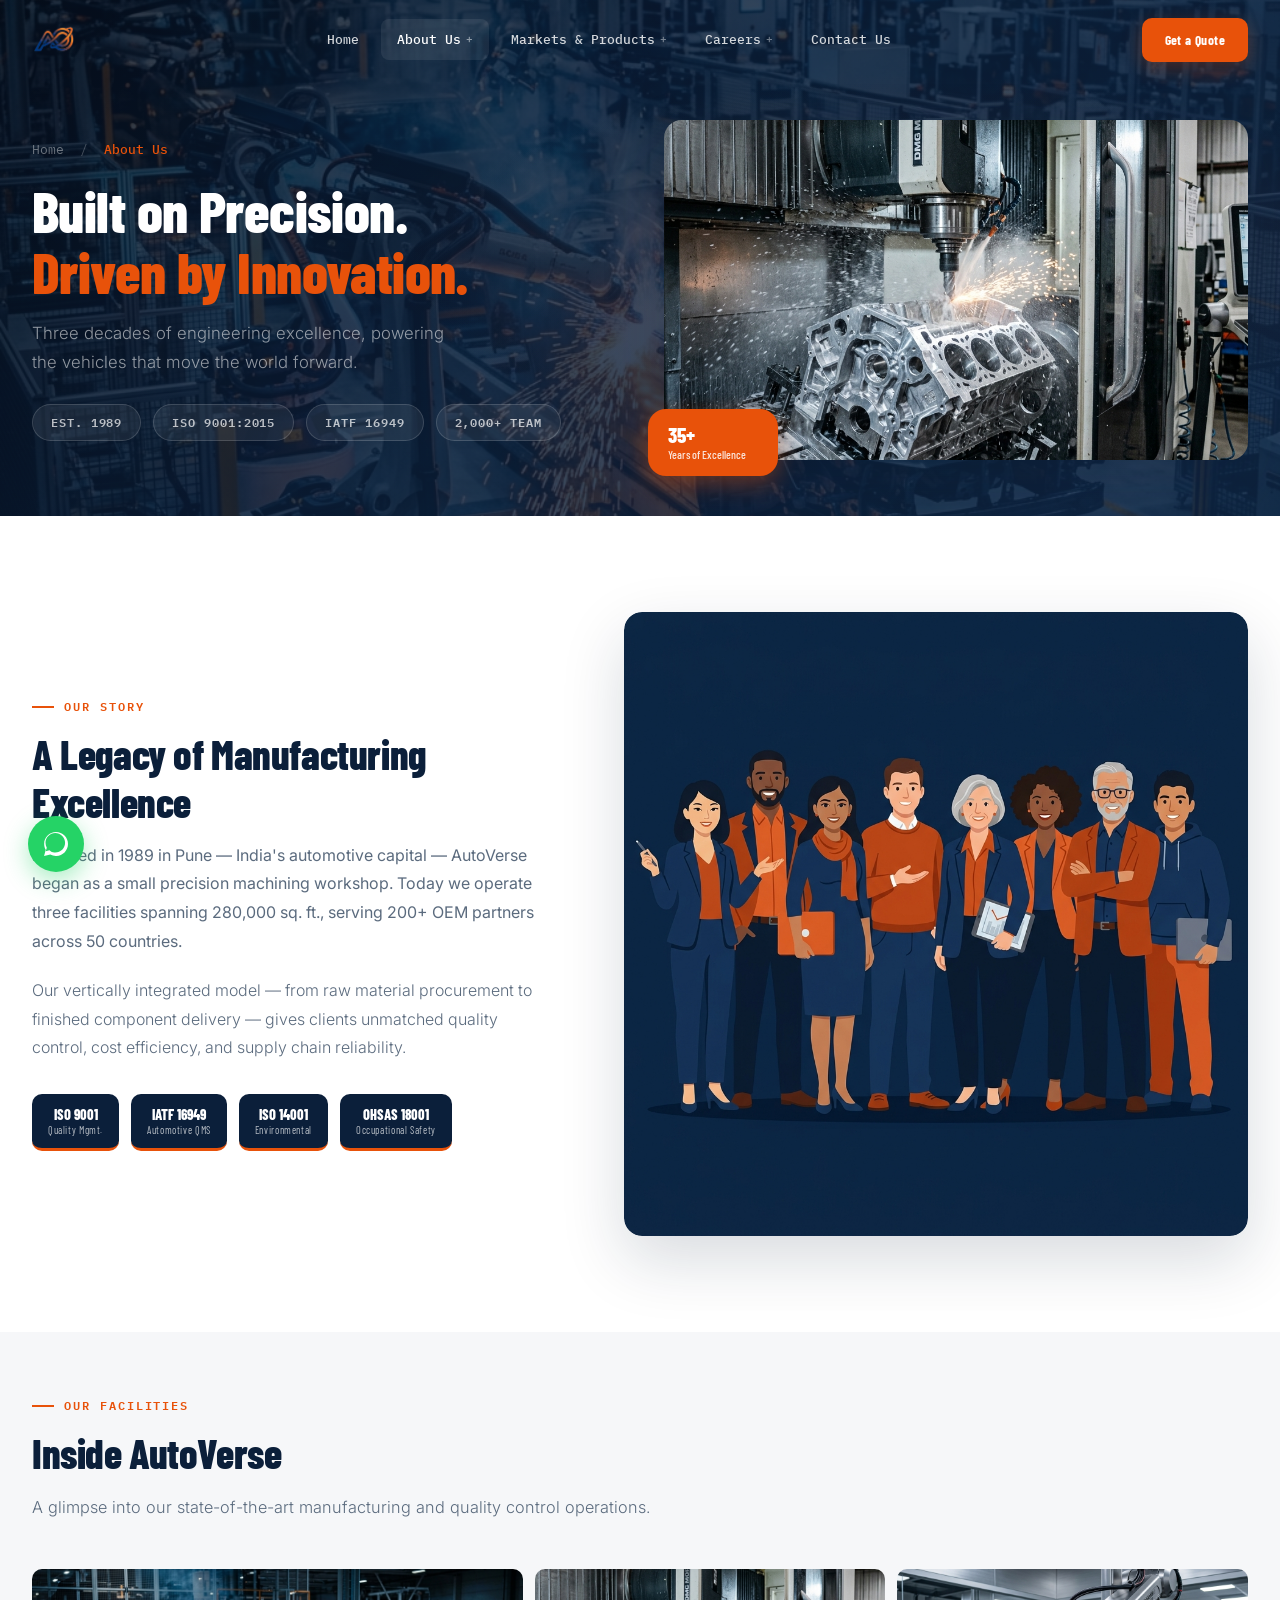
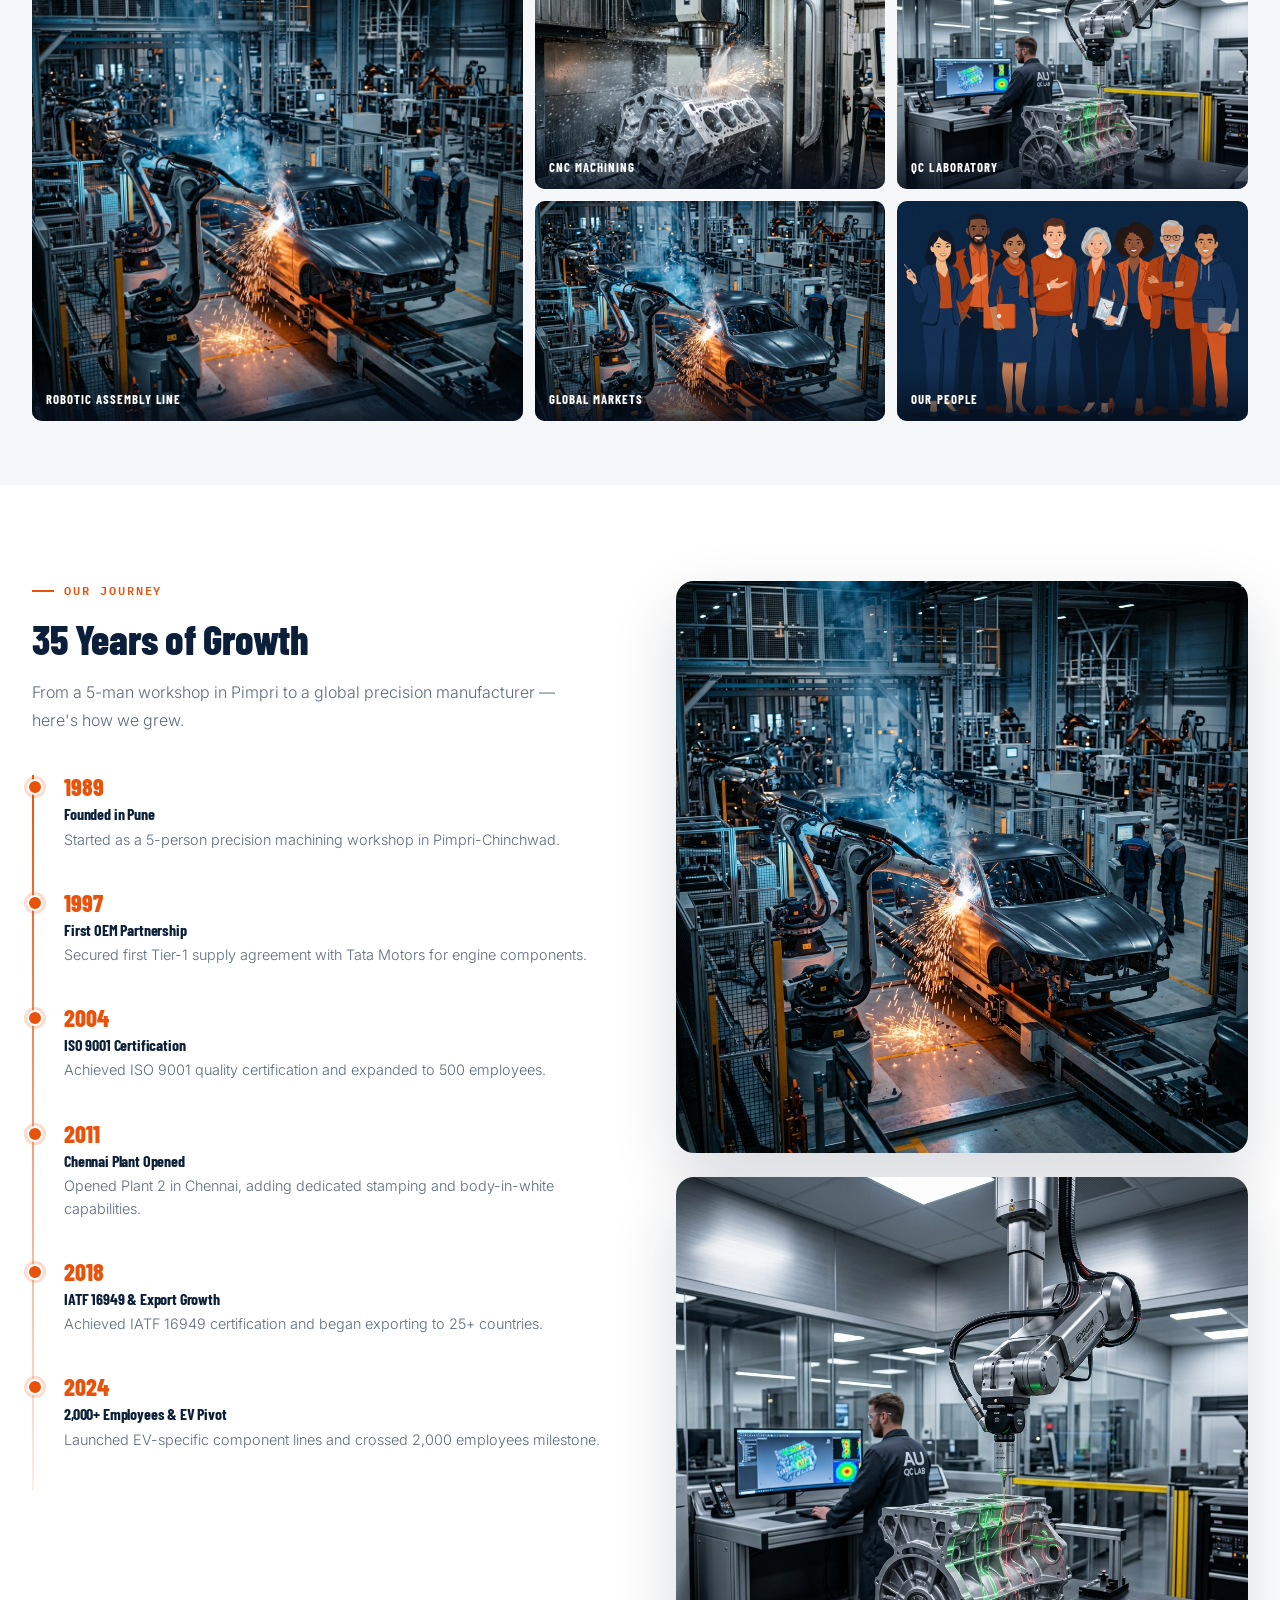
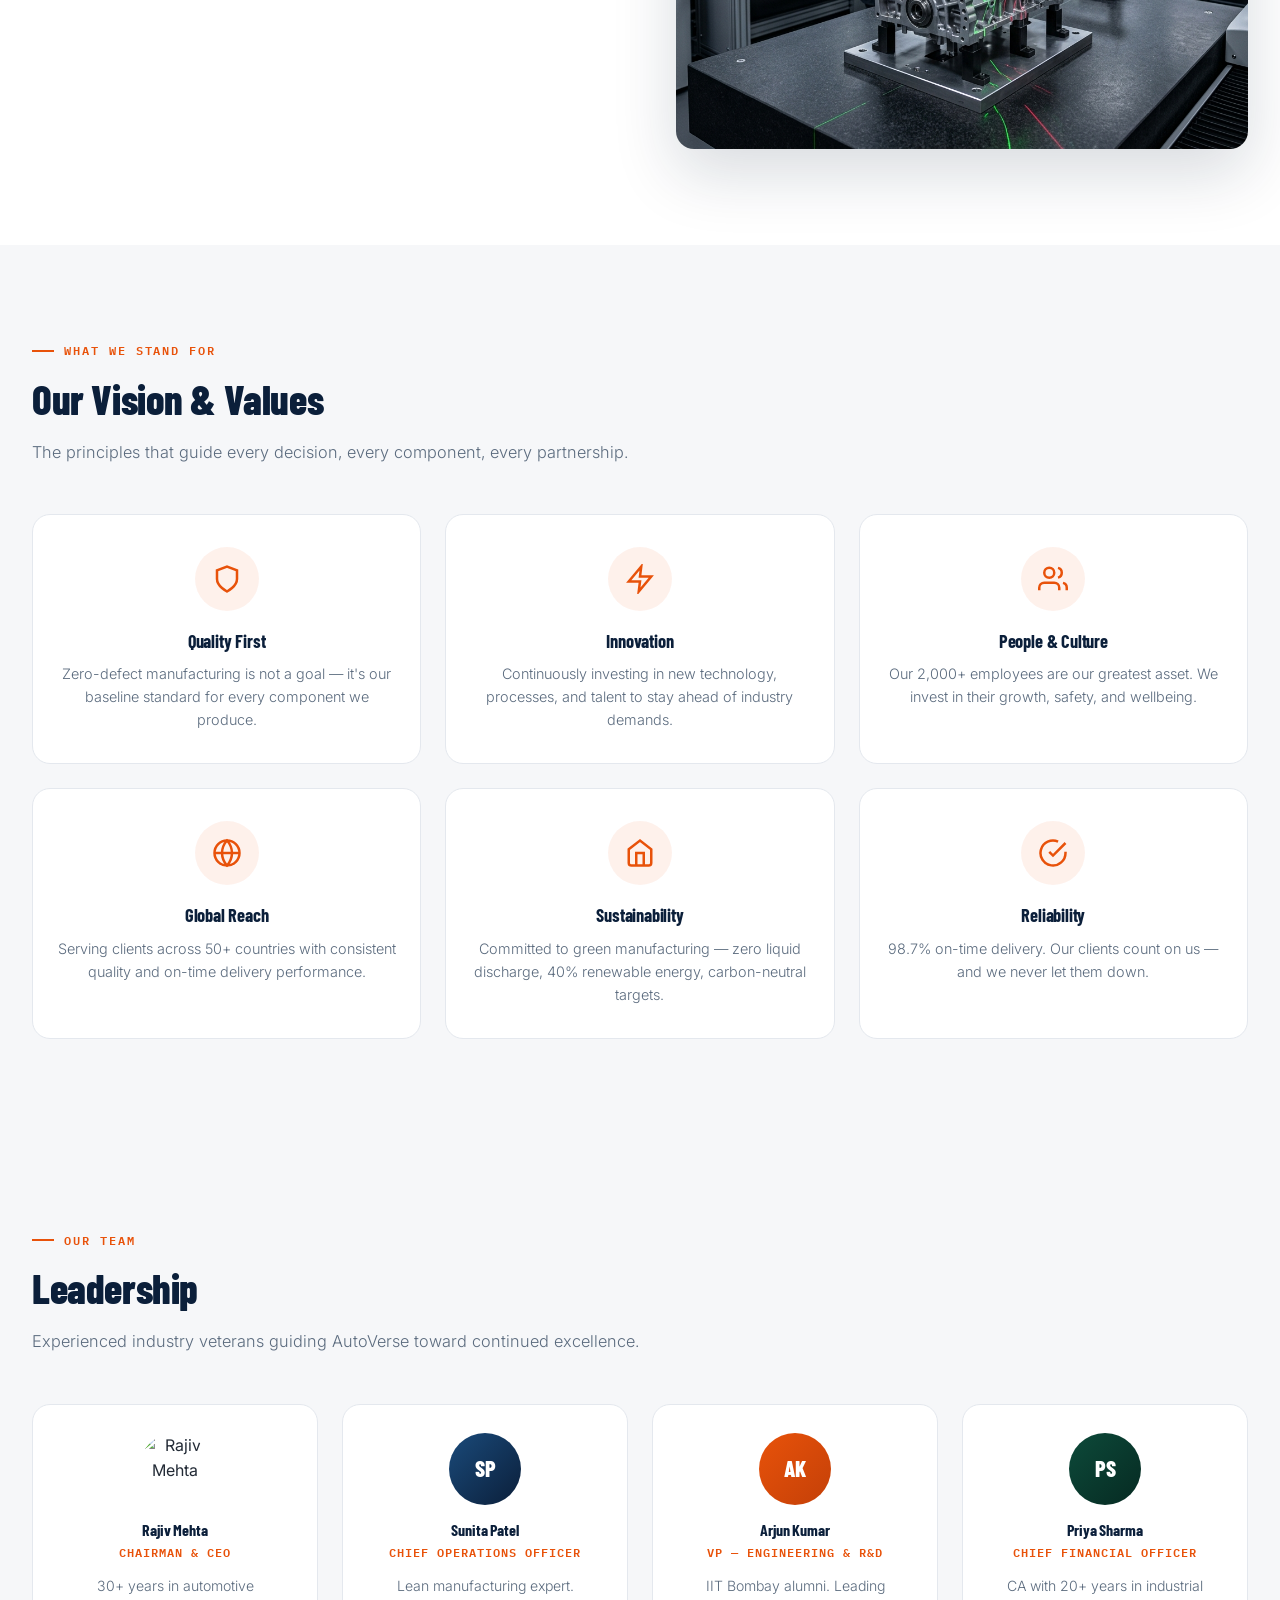
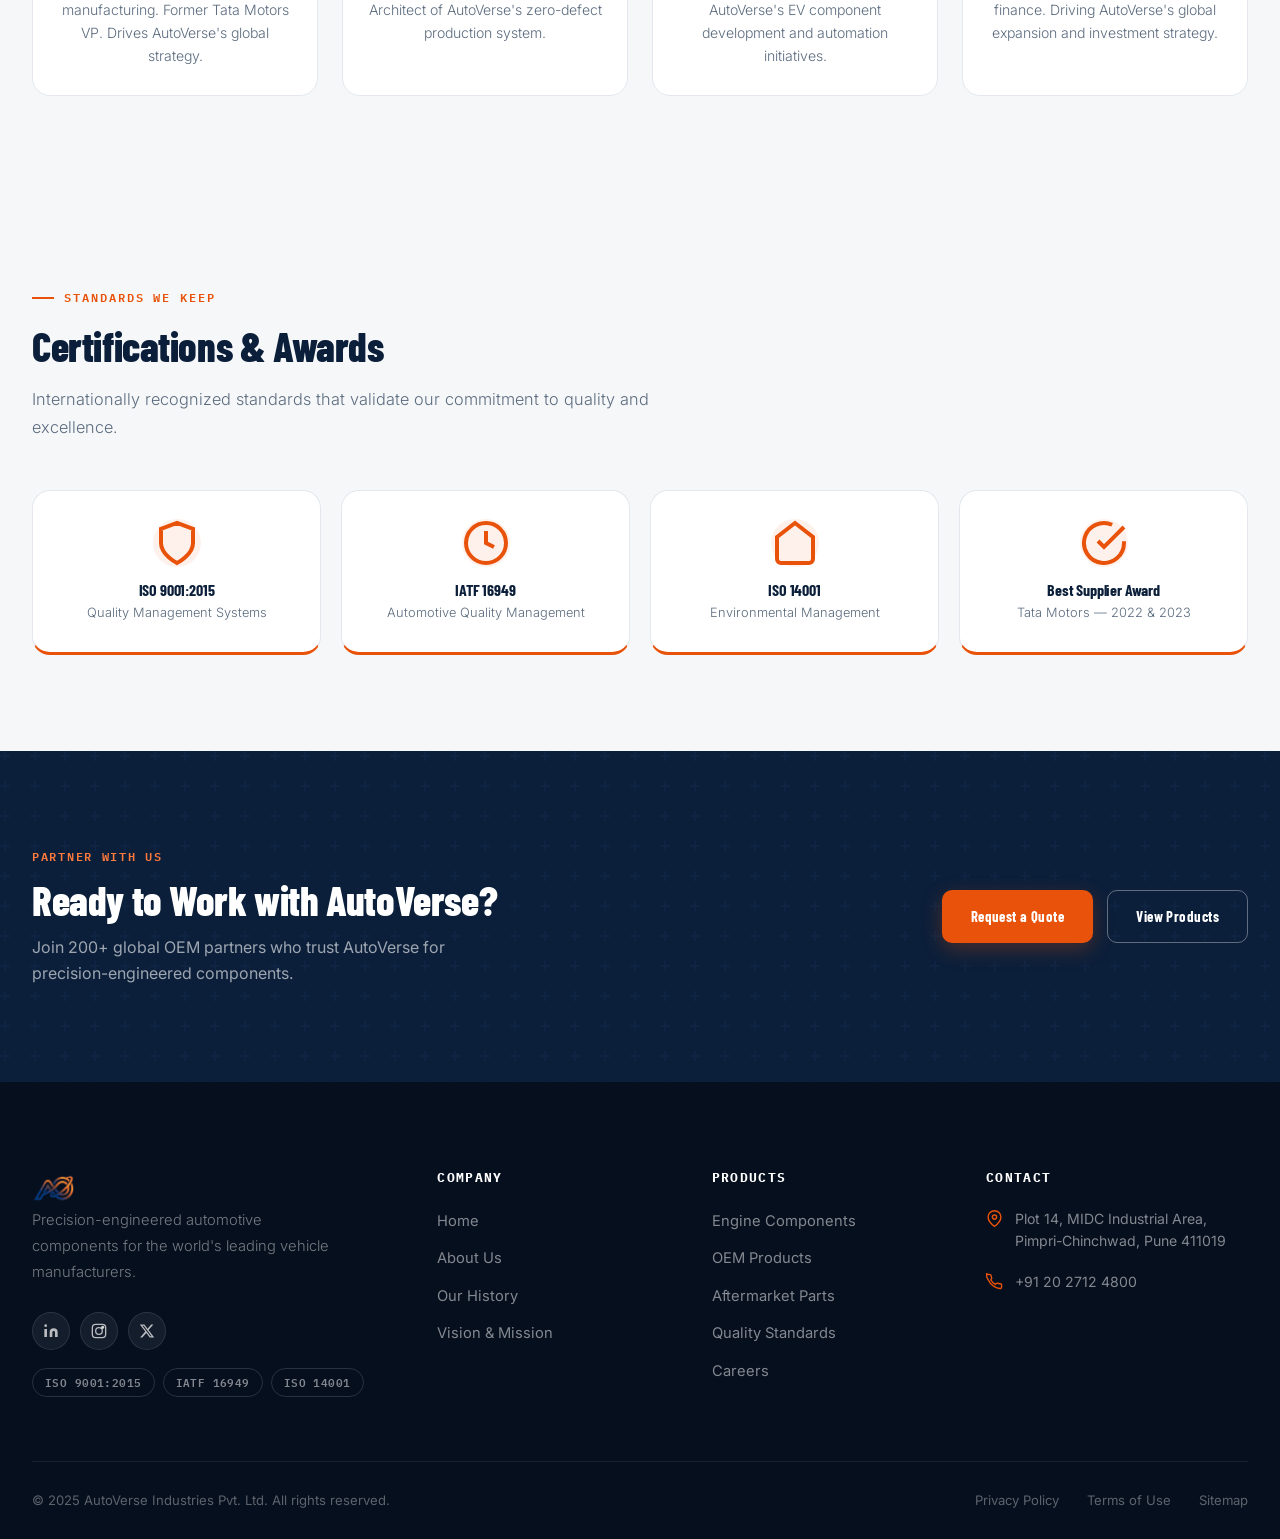
==== commit a3ede328: "updated commit" ====
--- a/about.html
+++ b/about.html
@@ -1,414 +1,859 @@
 <!DOCTYPE html>
 <html lang="en">
+
 <head>
-<meta charset="UTF-8"/>
-<meta name="viewport" content="width=device-width,initial-scale=1"/>
-<title>About Us — AutoVerse Industries</title>
-<link rel="stylesheet" href="assets/css/style.css"/>
-<link rel="stylesheet" href="assets/css/inner.css"/>
-<style>
-/* About hero two-col override */
-.about-page-hero {
-  position: relative;
-  min-height: 480px;
-  background: linear-gradient(135deg,#060f1e 0%,#0B1F3A 45%,#112a4a 100%);
-  overflow: hidden;
-  display: flex; align-items: flex-end;
-}
-.about-hero-inner {
-  display: grid;
-  grid-template-columns: 1fr 1fr;
-  gap: 48px;
-  align-items: center;
-  padding: 120px 0 56px;
-  position: relative; z-index: 2;
-}
-.about-hero-text .breadcrumb { margin-bottom: 20px; }
-.about-hero-text h1 {
-  font-size: clamp(2.6rem, 4.5vw, 4rem);
-  color: #fff; line-height: 1.05;
-  margin-bottom: 18px;
-}
-.about-hero-text p {
-  color: rgba(255,255,255,.55);
-  font-size: 1.05rem; font-weight: 300;
-  max-width: 440px; line-height: 1.7;
-}
-.about-hero-badges {
-  display: flex; gap: 10px; margin-top: 28px; flex-wrap: wrap;
-}
-.about-hero-badge {
-  display: flex; align-items: center; gap: 7px;
-  background: rgba(255,255,255,.06);
-  border: 1px solid rgba(255,255,255,.1);
-  border-radius: 40px;
-  padding: 7px 14px;
-  font-family: var(--ff-ui);
-  font-size: .75rem; color: rgba(255,255,255,.7);
-}
-.about-hero-badge svg { width: 13px; height: 13px; color: var(--orange); }
-.about-hero-visual {
-  position: relative;
-  display: flex; align-items: flex-end; justify-content: center;
-}
-.about-hero-visual::before {
-  content: '';
-  position: absolute;
-  width: 70%; height: 60%;
-  bottom: 0; left: 50%; transform: translateX(-50%);
-  background: radial-gradient(ellipse, rgba(232,82,10,.18) 0%, transparent 70%);
-  filter: blur(24px);
-  pointer-events: none;
-}
-.about-hero-visual img {
-  width: 100%;
-  max-width: 560px;
-  object-fit: contain;
-  animation: heroImgFloat 6s ease-in-out infinite;
-  position: relative; z-index: 1;
-}
-@keyframes heroImgFloat {
-  0%, 100% { transform: translateY(0); }
-  50% { transform: translateY(-10px); }
-}
-.about-hero-deco {
-  position: absolute; inset: 0; z-index: 1;
-  background:
-    radial-gradient(ellipse 55% 60% at 80% 50%, rgba(232,82,10,.10) 0%, transparent 55%),
-    radial-gradient(ellipse 35% 45% at 10% 70%, rgba(30,74,122,.2) 0%, transparent 55%);
-  pointer-events: none;
-}
-@media (max-width: 900px) {
-  .about-hero-inner { grid-template-columns: 1fr; padding: 110px 0 40px; }
-  .about-hero-visual { display: none; }
-}
-</style>
+  <meta charset="UTF-8" />
+  <meta name="viewport" content="width=device-width,initial-scale=1" />
+  <title>About Us — AutoVerse Industries</title>
+  <meta name="description"
+    content="Learn about AutoVerse — 35+ years of precision automotive manufacturing excellence from Pune, India." />
+  <link rel="stylesheet" href="assets/css/style.css" />
+  <link rel="stylesheet" href="assets/css/inner.css" />
+  <style>
+    /* ── About Hero ── */
+    .about-page-hero {
+      position: relative;
+      min-height: 480px;
+      background: linear-gradient(135deg, #060f1e 0%, #0B1F3A 45%, #112a4a 100%);
+      overflow: hidden;
+      display: flex;
+      align-items: flex-end;
+    }
+
+    .about-page-hero::before {
+      content: '';
+      position: absolute;
+      inset: 0;
+      background: radial-gradient(ellipse 70% 60% at 70% 50%, rgba(232, 82, 10, .1) 0%, transparent 60%);
+    }
+
+    .about-hero-bg-img {
+      position: absolute;
+      inset: 0;
+      background-image: url('assets/images/factory_assembly.png');
+      background-size: cover;
+      background-position: center;
+      opacity: 0.18;
+    }
+
+    .about-hero-inner {
+      display: grid;
+      grid-template-columns: 1fr 1fr;
+      gap: 48px;
+      align-items: center;
+      padding: 120px 0 56px;
+      position: relative;
+      z-index: 2;
+    }
+
+    .about-hero-text .breadcrumb {
+      margin-bottom: 20px;
+    }
+
+    .about-hero-text h1 {
+      font-size: clamp(2.4rem, 4.5vw, 3.8rem);
+      color: #fff;
+      line-height: 1.05;
+      margin-bottom: 18px;
+    }
+
+    .about-hero-text p {
+      color: rgba(255, 255, 255, .55);
+      font-size: 1.05rem;
+      font-weight: 300;
+      max-width: 440px;
+      line-height: 1.7;
+    }
+
+    .about-hero-badges {
+      display: flex;
+      gap: 12px;
+      margin-top: 28px;
+      flex-wrap: wrap;
+    }
+
+    .about-hero-badge {
+      background: rgba(255, 255, 255, .07);
+      border: 1px solid rgba(255, 255, 255, .15);
+      border-radius: 40px;
+      padding: 8px 18px;
+      font-family: var(--ff-ui);
+      font-size: .72rem;
+      font-weight: 600;
+      color: rgba(255, 255, 255, .7);
+      letter-spacing: .08em;
+      text-transform: uppercase;
+    }
+
+    .about-hero-visual {
+      position: relative;
+    }
+
+    .about-hero-visual img {
+      width: 100%;
+      height: 340px;
+      object-fit: cover;
+      border-radius: var(--radius-lg);
+      box-shadow: var(--shadow-lg);
+    }
+
+    .about-hero-stat-pill {
+      position: absolute;
+      bottom: -16px;
+      left: -16px;
+      background: var(--orange);
+      color: white;
+      padding: 14px 20px;
+      border-radius: var(--radius-lg);
+      font-family: var(--ff-display);
+      font-size: 1.3rem;
+      font-weight: 800;
+      line-height: 1.2;
+      box-shadow: 0 8px 24px rgba(232, 82, 10, .4);
+      min-width: 130px;
+    }
+
+    .about-hero-stat-pill span {
+      display: block;
+      font-size: .72rem;
+      font-weight: 500;
+      opacity: .85;
+    }
+
+    /* ── Gallery ── */
+    .about-gallery {
+      display: grid;
+      grid-template-columns: 1.4fr 1fr 1fr;
+      grid-template-rows: 220px 220px;
+      gap: 12px;
+    }
+
+    .about-gallery-item {
+      position: relative;
+      overflow: hidden;
+      border-radius: var(--radius);
+    }
+
+    .about-gallery-item img {
+      width: 100%;
+      height: 100%;
+      object-fit: cover;
+      transition: transform 0.5s ease;
+    }
+
+    .about-gallery-item:hover img {
+      transform: scale(1.05);
+    }
+
+    .about-gallery-item:first-child {
+      grid-row: span 2;
+    }
+
+    .about-gallery-item .gal-label {
+      position: absolute;
+      bottom: 0;
+      left: 0;
+      right: 0;
+      background: linear-gradient(transparent, rgba(6, 15, 30, .8));
+      padding: 20px 14px 12px;
+      color: white;
+      font-family: var(--ff-display);
+      font-size: .8rem;
+      font-weight: 700;
+      letter-spacing: .08em;
+      text-transform: uppercase;
+    }
+
+    /* ── Timeline ── */
+    .timeline {
+      position: relative;
+      padding-left: 32px;
+    }
+
+    .timeline::before {
+      content: '';
+      position: absolute;
+      left: 0;
+      top: 0;
+      bottom: 0;
+      width: 2px;
+      background: linear-gradient(to bottom, var(--orange), rgba(232, 82, 10, .1));
+    }
+
+    .timeline-item {
+      position: relative;
+      padding-bottom: 40px;
+    }
+
+    .timeline-item::before {
+      content: '';
+      position: absolute;
+      left: -37px;
+      top: 4px;
+      width: 12px;
+      height: 12px;
+      border-radius: 50%;
+      background: var(--orange);
+      border: 2px solid white;
+      box-shadow: 0 0 0 3px rgba(232, 82, 10, .2);
+    }
+
+    .timeline-year {
+      font-family: var(--ff-display);
+      font-size: 1.5rem;
+      font-weight: 800;
+      color: var(--orange);
+      line-height: 1;
+      margin-bottom: 6px;
+    }
+
+    .timeline-item h5 {
+      color: var(--navy);
+      margin-bottom: 4px;
+    }
+
+    .timeline-item p {
+      color: var(--slate);
+      font-size: .9rem;
+      font-weight: 300;
+    }
+
+    /* ── Values ── */
+    .values-grid {
+      display: grid;
+      grid-template-columns: repeat(3, 1fr);
+      gap: 24px;
+    }
+
+    .value-card {
+      background: var(--white);
+      border: 1px solid var(--gray-200);
+      border-radius: var(--radius-lg);
+      padding: 32px 24px;
+      text-align: center;
+      transition: var(--transition);
+    }
+
+    .value-card:hover {
+      transform: translateY(-4px);
+      box-shadow: var(--shadow-md);
+      border-color: var(--orange);
+    }
+
+    .value-icon {
+      width: 64px;
+      height: 64px;
+      background: rgba(232, 82, 10, .08);
+      border-radius: 50%;
+      display: flex;
+      align-items: center;
+      justify-content: center;
+      margin: 0 auto 20px;
+      color: var(--orange);
+      transition: var(--transition);
+    }
+
+    .value-card:hover .value-icon {
+      background: var(--orange);
+      color: white;
+    }
+
+    .value-icon svg {
+      width: 30px;
+      height: 30px;
+    }
+
+    .value-card h4 {
+      color: var(--navy);
+      margin-bottom: 10px;
+    }
+
+    .value-card p {
+      font-size: .9rem;
+      color: var(--slate);
+      font-weight: 300;
+    }
+
+    /* ── Leader cards with image support ── */
+    .leader-avatar-img {
+      width: 72px;
+      height: 72px;
+      border-radius: 50%;
+      object-fit: cover;
+      margin: 0 auto 16px;
+      display: block;
+    }
+
+    /* ── Certs ── */
+    .certs-grid {
+      display: grid;
+      grid-template-columns: repeat(4, 1fr);
+      gap: 20px;
+    }
+
+    .cert-card {
+      background: var(--white);
+      border: 1px solid var(--gray-200);
+      border-radius: var(--radius-lg);
+      padding: 28px 20px;
+      text-align: center;
+      transition: var(--transition);
+      border-bottom: 3px solid var(--orange);
+    }
+
+    .cert-card:hover {
+      transform: translateY(-4px);
+      box-shadow: var(--shadow-md);
+    }
+
+    .cert-card .cert-icon {
+      width: 48px;
+      height: 48px;
+      background: rgba(232, 82, 10, .08);
+      border-radius: 50%;
+      display: flex;
+      align-items: center;
+      justify-content: center;
+      color: var(--orange);
+      margin: 0 auto 14px;
+    }
+
+    .cert-card h5 {
+      color: var(--navy);
+      margin-bottom: 4px;
+    }
+
+    .cert-card p {
+      font-size: .8rem;
+      color: var(--slate);
+      font-weight: 300;
+    }
+
+    /* Responsive */
+    @media(max-width:1024px) {
+      .about-hero-inner {
+        grid-template-columns: 1fr;
+        padding: 100px 0 48px;
+      }
+
+      .about-hero-visual {
+        display: none;
+      }
+
+      .about-gallery {
+        grid-template-columns: 1fr 1fr;
+        grid-template-rows: auto;
+      }
+
+      .about-gallery-item:first-child {
+        grid-row: span 1;
+      }
+
+      .values-grid {
+        grid-template-columns: 1fr 1fr;
+      }
+
+      .certs-grid {
+        grid-template-columns: 1fr 1fr;
+      }
+    }
+
+    @media(max-width:640px) {
+      .about-gallery {
+        grid-template-columns: 1fr;
+      }
+
+      .values-grid {
+        grid-template-columns: 1fr;
+      }
+
+      .certs-grid {
+        grid-template-columns: 1fr 1fr;
+      }
+    }
+  </style>
 </head>
+
 <body>
 
-<!-- NAVBAR (same across all pages) -->
-<nav class="navbar">
-  <div class="container nav-inner">
-    <a href="index.html" class="nav-logo">
-      <img src="assets/images/logo.png" alt="AutoVerse" class="nav-logo-img" />
-    </a>
-    <ul class="nav-links">
-      <li class="nav-item"><a class="nav-link" href="index.html" data-page="index.html">Home</a></li>
-      <li class="nav-item">
-        <a class="nav-link" href="about.html" data-page="about.html">About Us <span class="nav-plus">+</span></a>
-        <div class="nav-dropdown">
-          <a href="about.html#history">Company History</a>
-          <a href="about.html#vision">Our Vision</a>
-          <a href="about.html#strengths">Our Strengths</a>
-        </div>
-      </li>
-      <li class="nav-item">
-        <a class="nav-link" href="markets.html" data-page="markets.html">Markets &amp; Products <span class="nav-plus">+</span></a>
-        <div class="nav-dropdown">
-          <a href="markets.html#markets">Markets We Serve</a>
-          <a href="markets.html#components">Automotive Components</a>
-          <a href="markets.html#oem">OEM Products</a>
-          <a href="markets.html#aftermarket">Aftermarket Products</a>
-          <a href="markets.html#quality">Quality Standards</a>
-        </div>
-      </li>
-      <li class="nav-item">
-        <a class="nav-link" href="careers.html" data-page="careers.html">Careers <span class="nav-plus">+</span></a>
-        <div class="nav-dropdown">
-          <a href="careers.html#why">Why Choose Us</a>
-          <a href="careers.html#benefits">Employee Benefits</a>
-          <a href="careers.html#learning">Learning &amp; Development</a>
-          <a href="careers.html#opportunities">Current Opportunities</a>
-          <a href="careers.html#culture">Company Culture</a>
-        </div>
-      </li>
-      <li class="nav-item"><a class="nav-link" href="contact.html" data-page="contact.html">Contact Us</a></li>
-    </ul>
-    <div class="nav-cta"><a href="contact.html" class="btn btn-primary" style="padding:10px 22px;font-size:.85rem;">Get a Quote</a></div>
-    <div class="hamburger" id="hamburger"><span></span><span></span><span></span></div>
+  <!-- NAVBAR -->
+  <nav class="navbar">
+    <div class="container nav-inner">
+      <a href="index.html" class="nav-logo">
+        <img src="assets/images/logo.png" alt="AutoVerse" class="nav-logo-img" />
+      </a>
+      <ul class="nav-links">
+        <li class="nav-item"><a class="nav-link" href="index.html" data-page="index.html">Home</a></li>
+        <li class="nav-item">
+          <a class="nav-link active" href="about.html" data-page="about.html">About Us <span
+              class="nav-plus">+</span></a>
+          <div class="nav-dropdown">
+            <a href="about.html#history">Company History</a>
+            <a href="about.html#vision">Our Vision</a>
+            <a href="about.html#strengths">Our Strengths</a>
+          </div>
+        </li>
+        <li class="nav-item">
+          <a class="nav-link" href="markets.html" data-page="markets.html">Markets &amp; Products <span
+              class="nav-plus">+</span></a>
+          <div class="nav-dropdown">
+            <a href="markets.html#markets">Markets We Serve</a>
+            <a href="markets.html#components">Automotive Components</a>
+            <a href="markets.html#oem">OEM Products</a>
+            <a href="markets.html#aftermarket">Aftermarket Products</a>
+            <a href="markets.html#quality">Quality Standards</a>
+          </div>
+        </li>
+        <li class="nav-item">
+          <a class="nav-link" href="careers.html" data-page="careers.html">Careers <span class="nav-plus">+</span></a>
+          <div class="nav-dropdown">
+            <a href="careers.html#why">Why AutoVerse</a>
+            <a href="careers.html#benefits">Employee Benefits</a>
+            <a href="careers.html#opportunities">Current Openings</a>
+            <a href="careers.html#culture">Company Culture</a>
+          </div>
+        </li>
+        <li class="nav-item"><a class="nav-link" href="contact.html" data-page="contact.html">Contact Us</a></li>
+      </ul>
+      <div class="nav-cta">
+        <a href="contact.html" class="btn btn-primary" style="padding:10px 22px;font-size:.85rem;">Get a Quote</a>
+      </div>
+      <div class="hamburger" id="hamburger" aria-label="Menu"><span></span><span></span><span></span></div>
+    </div>
+  </nav>
+
+  <!-- Mobile Nav -->
+  <div class="nav-mobile" id="navMobile">
+    <div class="nav-mobile-item"><a class="nav-mobile-link" href="index.html">Home</a></div>
+    <div class="nav-mobile-item">
+      <div class="nav-mobile-link" data-toggle="about">About Us <span class="nav-mobile-plus">+</span></div>
+      <div class="nav-mobile-sub">
+        <a href="about.html#history">Company History</a>
+        <a href="about.html#vision">Our Vision</a>
+        <a href="about.html#strengths">Our Strengths</a>
+      </div>
+    </div>
+    <div class="nav-mobile-item">
+      <div class="nav-mobile-link" data-toggle="markets">Markets &amp; Products <span class="nav-mobile-plus">+</span>
+      </div>
+      <div class="nav-mobile-sub">
+        <a href="markets.html#markets">Markets We Serve</a>
+        <a href="markets.html#components">Components</a>
+      </div>
+    </div>
+    <div class="nav-mobile-item">
+      <div class="nav-mobile-link" data-toggle="careers">Careers <span class="nav-mobile-plus">+</span></div>
+      <div class="nav-mobile-sub">
+        <a href="careers.html#benefits">Benefits</a>
+        <a href="careers.html#opportunities">Openings</a>
+      </div>
+    </div>
+    <div class="nav-mobile-item"><a class="nav-mobile-link" href="contact.html">Contact Us</a></div>
+    <a href="contact.html" class="btn btn-primary" style="margin-top:24px;">Get a Quote</a>
   </div>
-</nav>
-<div class="nav-mobile" id="navMobile">
-  <div class="nav-mobile-item"><a class="nav-mobile-link" href="index.html">Home</a></div>
-  <div class="nav-mobile-item">
-    <div class="nav-mobile-link" data-toggle="about">About Us <span class="nav-mobile-plus">+</span></div>
-    <div class="nav-mobile-sub"><a href="about.html#history">Company History</a><a href="about.html#vision">Our Vision</a><a href="about.html#strengths">Our Strengths</a></div>
-  </div>
-  <div class="nav-mobile-item">
-    <div class="nav-mobile-link" data-toggle="markets">Markets &amp; Products <span class="nav-mobile-plus">+</span></div>
-    <div class="nav-mobile-sub"><a href="markets.html#markets">Markets We Serve</a><a href="markets.html#components">Automotive Components</a><a href="markets.html#oem">OEM Products</a></div>
-  </div>
-  <div class="nav-mobile-item">
-    <div class="nav-mobile-link" data-toggle="careers">Careers <span class="nav-mobile-plus">+</span></div>
-    <div class="nav-mobile-sub"><a href="careers.html#why">Why Choose Us</a><a href="careers.html#benefits">Benefits</a><a href="careers.html#opportunities">Opportunities</a></div>
-  </div>
-  <div class="nav-mobile-item"><a class="nav-mobile-link" href="contact.html">Contact Us</a></div>
-  <a href="contact.html" class="btn btn-primary" style="margin-top:24px;">Get a Quote</a>
-</div>
-
-<!-- PAGE HERO -->
-<section class="about-page-hero">
-  <div class="about-hero-deco"></div>
-  <div class="container about-hero-inner">
-
-    <!-- Text -->
-    <div class="about-hero-text">
-      <div class="breadcrumb anim-fade" style="color:rgba(255,255,255,.45);">
-        <a href="index.html" style="color:rgba(255,255,255,.45);">Home</a> <span>›</span> <span>About Us</span>
-      </div>
-      <h1 class="anim-up delay-1">Our Story<br>&amp; <span style="color:var(--orange);">Vision</span></h1>
-      <p class="anim-up delay-2">Three decades of precision manufacturing, a culture of continuous improvement, and a relentless drive toward zero-defect excellence.</p>
-      <div class="about-hero-badges anim-up delay-3">
-        <div class="about-hero-badge">
-          <svg viewBox="0 0 24 24" fill="none" stroke="currentColor" stroke-width="2"><polyline points="20 6 9 17 4 12"/></svg>
-          Est. 1993
-        </div>
-        <div class="about-hero-badge">
-          <svg viewBox="0 0 24 24" fill="none" stroke="currentColor" stroke-width="2"><path d="M17 21v-2a4 4 0 00-4-4H5a4 4 0 00-4 4v2"/><circle cx="9" cy="7" r="4"/></svg>
-          3,200+ Employees
-        </div>
-        <div class="about-hero-badge">
-          <svg viewBox="0 0 24 24" fill="none" stroke="currentColor" stroke-width="2"><circle cx="12" cy="12" r="10"/><polyline points="12 6 12 12 16 14"/></svg>
-          30+ Years Excellence
-        </div>
-      </div>
-    </div>
-
-    <!-- Illustration -->
-    <div class="about-hero-visual anim-fade delay-2">
-      <img src="assets/images/team_illustration.png" alt="AutoVerse Team" />
-    </div>
-
-  </div>
-</section>
-
-<!-- ABOUT LEAD -->
-<section class="section">
-  <div class="container about-lead-grid">
-    <div class="anim-left">
-      <div class="about-portrait">
-        <svg viewBox="0 0 480 520" xmlns="http://www.w3.org/2000/svg">
-          <defs>
-            <linearGradient id="portraitbg" x1="0%" y1="0%" x2="100%" y2="100%">
-              <stop offset="0%" stop-color="#0B1F3A"/>
-              <stop offset="100%" stop-color="#1A3D5C"/>
-            </linearGradient>
-          </defs>
-          <rect width="480" height="520" fill="url(#portraitbg)" rx="12"/>
-          <!-- Timeline graphic -->
-          <line x1="60" y1="100" x2="60" y2="420" stroke="#1E4A7A" stroke-width="2"/>
-          <g fill="#E8520A">
-            <circle cx="60" cy="130" r="8"/>
-            <circle cx="60" cy="210" r="8"/>
-            <circle cx="60" cy="290" r="8"/>
-            <circle cx="60" cy="370" r="8"/>
-          </g>
-          <g fill="white" font-family="Barlow Condensed,sans-serif" font-weight="700">
-            <text x="80" y="125" font-size="18" fill="#E8520A">1989</text>
-            <text x="80" y="142" font-size="13" fill="rgba(200,216,232,0.7)">Founded in Pune with 12 employees</text>
-            <text x="80" y="205" font-size="18" fill="#E8520A">2001</text>
-            <text x="80" y="222" font-size="13" fill="rgba(200,216,232,0.7)">ISO 9001 certification achieved</text>
-            <text x="80" y="285" font-size="18" fill="#E8520A">2010</text>
-            <text x="80" y="302" font-size="13" fill="rgba(200,216,232,0.7)">Expanded to 3 plants, 1,000+ employees</text>
-            <text x="80" y="365" font-size="18" fill="#E8520A">2024</text>
-            <text x="80" y="382" font-size="13" fill="rgba(200,216,232,0.7)">2,000+ employees, 50+ countries</text>
-          </g>
-          <text x="240" y="470" text-anchor="middle" fill="rgba(200,216,232,0.3)" font-family="Barlow Condensed,sans-serif" font-size="11" letter-spacing="4" font-weight="700">AUTOVERSE TIMELINE</text>
-        </svg>
-      </div>
-    </div>
-    <div class="about-lead-text anim-up">
-      <div class="section-line"><span>Our Foundation</span></div>
-      <h2 class="section-title">Built on Precision,<br>Driven by Purpose</h2>
-      <p style="color:var(--slate);margin-bottom:16px;">AutoVerse Industries was founded in 1989 by Rajan Mehta with a single CNC machine and a bold vision: to create a world-class automotive components company rooted in Indian engineering talent and global manufacturing standards.</p>
-      <p style="color:var(--slate);margin-bottom:16px;font-weight:300;">From those humble beginnings in a 2,000 sq. ft. workshop in Pimpri-Chinchwad, AutoVerse has grown into a 280,000 sq. ft. multi-plant operation with over 2,000 employees and a presence in 50+ countries.</p>
-      <p style="color:var(--slate);font-weight:300;">Today, led by the second generation of the Mehta family alongside a professional management team, AutoVerse continues to invest in technology, talent, and sustainability to remain at the forefront of the global automotive supply chain.</p>
-      <div class="about-certs anim-up delay-2">
-        <div class="cert-badge">IATF<br><small>16949:2016</small></div>
-        <div class="cert-badge">ISO<br><small>9001:2015</small></div>
-        <div class="cert-badge">ISO<br><small>14001:2015</small></div>
-        <div class="cert-badge">OHSAS<br><small>18001</small></div>
-      </div>
-    </div>
-  </div>
-</section>
-
-<!-- STATS -->
-<div class="stats-strip">
-  <div class="container">
-    <div class="stats-grid">
-      <div class="stat-cell anim-fade delay-1"><div class="stat-num"><span data-count="35" data-suffix="+">0</span></div><div class="stat-label">Years in Business</div></div>
-      <div class="stat-cell anim-fade delay-2"><div class="stat-num"><span data-count="2000" data-suffix="+">0</span></div><div class="stat-label">Employees Worldwide</div></div>
-      <div class="stat-cell anim-fade delay-3"><div class="stat-num"><span data-count="280000">0</span></div><div class="stat-label">Sq. Ft. Production Area</div></div>
-      <div class="stat-cell anim-fade delay-4"><div class="stat-num"><span data-count="140" data-suffix="+">0</span></div><div class="stat-label">CNC Machine Centers</div></div>
-    </div>
-  </div>
-</div>
-
-<!-- EXPANDABLE SECTIONS -->
-<section class="section" id="history">
-  <div class="container" style="max-width:860px;">
-    <div class="section-line"><span>Learn More</span></div>
-    <h2 class="section-title anim-up" style="margin-bottom:40px;">Explore AutoVerse</h2>
-
-    <div class="expand-group">
-
-      <div class="expand-item" id="history">
-        <div class="expand-header">
-          <h3>Company History</h3>
-          <div class="expand-icon">+</div>
-        </div>
-        <div class="expand-body">
-          <div class="expand-inner">
-            <p>AutoVerse Industries Pvt. Ltd. was incorporated on April 12, 1989, by Rajan Mehta—a mechanical engineering graduate from IIT Bombay—with a mission to manufacture precision automotive components that could meet the stringent demands of India's emerging passenger vehicle industry.</p>
-            <p>The company's first customer was Tata Motors, supplying machined engine brackets and cover plates for the Tata 407 commercial vehicle. Within five years, the client roster expanded to include Bajaj Auto, Mahindra &amp; Mahindra, and Maruti Suzuki.</p>
-            <p>The 1990s were a transformative decade. AutoVerse invested heavily in CNC machining technology from Mazak and DMG Mori, allowing it to compete on quality with global Tier-1 suppliers. The company achieved ISO 9001 certification in 2001—one of the earliest automotive component manufacturers in Maharashtra to do so.</p>
-            <p>The 2000s brought international expansion. AutoVerse established supply relationships with Volkswagen Group and Ford India, requiring compliance with VDA 6.3 process audits and PPAP documentation standards. A second plant was commissioned in Chennai in 2007 to serve the rapidly growing South Indian automotive corridor.</p>
-            <p>By 2015, AutoVerse had achieved IATF 16949:2016 certification and was exporting components to tier-2 suppliers in Germany, the United Kingdom, and Japan. The company's third facility—a dedicated casting and finishing plant in Manesar, Haryana—opened in 2019 to serve the NCR automotive cluster.</p>
-            <p>Today, under the leadership of Arjun Mehta (Managing Director) and a board of professional directors, AutoVerse continues its journey toward Industry 4.0—implementing IoT-connected machine monitoring, real-time SPC, and AI-based vision inspection across all three plants.</p>
-          </div>
-        </div>
-      </div>
-
-      <div class="expand-item" id="vision">
-        <div class="expand-header">
-          <h3>Vision &amp; Mission</h3>
-          <div class="expand-icon">+</div>
-        </div>
-        <div class="expand-body">
-          <div class="expand-inner">
-            <p><strong style="color:var(--navy);">Our Vision:</strong> To be the most trusted precision manufacturing partner for global automotive OEMs—recognized for our engineering excellence, quality commitment, and sustainable manufacturing practices.</p>
-            <p><strong style="color:var(--navy);">Our Mission:</strong> To manufacture world-class automotive components that enable our customers to build safer, more efficient, and more reliable vehicles—while fostering a culture of innovation, continuous improvement, and employee well-being.</p>
-            <p><strong style="color:var(--navy);">Our Values:</strong></p>
-            <ul>
-              <li>Precision — Every micron matters. We never compromise on dimensional accuracy or surface quality.</li>
-              <li>Integrity — We are transparent with our customers, employees, and partners in all that we do.</li>
-              <li>Innovation — We actively invest in new processes, technologies, and materials to stay ahead.</li>
-              <li>Sustainability — We measure our success not only in profit but in our environmental and social impact.</li>
-              <li>People First — Our 2,000+ employees are our greatest asset. We invest in their growth and safety every day.</li>
-              <li>Customer Focus — We exist to help our customers succeed. Their success drives every decision we make.</li>
-            </ul>
-          </div>
-        </div>
-      </div>
-
-      <div class="expand-item" id="strengths">
-        <div class="expand-header">
-          <h3>Our Strengths</h3>
-          <div class="expand-icon">+</div>
-        </div>
-        <div class="expand-body">
-          <div class="expand-inner">
-            <p>AutoVerse's competitive edge is built on five core strengths that our customers consistently cite as the reasons they remain with us through product generations and market cycles:</p>
-            <ul>
-              <li>Advanced 5-axis CNC machining with ±0.005mm capability</li>
-              <li>In-house tooling design &amp; manufacture for faster lead times</li>
-              <li>140+ Mazak, DMG Mori, and Okuma machining centers</li>
-              <li>Real-time SPC with automated out-of-tolerance alerts</li>
-              <li>Zeiss CMM and optical inspection on 100% of critical features</li>
-              <li>IATF 16949, ISO 9001, ISO 14001, and OHSAS 18001 certified</li>
-              <li>3 strategically located plants across India</li>
-              <li>JIT delivery with 98.7% on-time record over 5 years</li>
-              <li>120-person dedicated R&amp;D and application engineering team</li>
-              <li>Customer portal for real-time order tracking and quality records</li>
-              <li>Renewable energy powering 40% of total facility consumption</li>
-              <li>Zero liquid discharge at all three manufacturing sites</li>
-            </ul>
-          </div>
-        </div>
-      </div>
-
-    </div>
-  </div>
-</section>
-
-<!-- LEADERSHIP -->
-<section class="section leadership-section">
-  <div class="container">
-    <div class="section-line"><span>Leadership</span></div>
-    <h2 class="section-title anim-up">Management Team</h2>
-    <p class="section-sub anim-up delay-1">Experienced industry leaders guiding AutoVerse's continued growth and innovation.</p>
-    <div class="leadership-grid">
-      <div class="leader-card anim-up delay-1">
-        <div class="leader-avatar" style="background:linear-gradient(135deg,#0B1F3A,#1A4A7A);">
-          <span>AM</span>
-        </div>
-        <h4>Arjun Mehta</h4>
-        <div class="leader-title">Managing Director</div>
-        <p>IIM Ahmedabad MBA. 18 years leading AutoVerse's strategic expansion across South and Southeast Asia.</p>
-      </div>
-      <div class="leader-card anim-up delay-2">
-        <div class="leader-avatar" style="background:linear-gradient(135deg,#1A3D5C,#2A6A9A);">
-          <span>PR</span>
-        </div>
-        <h4>Priya Rao</h4>
-        <div class="leader-title">Chief Operations Officer</div>
-        <p>15+ years in automotive operations. Former VP at Motherson Group. Expert in lean manufacturing and Industry 4.0.</p>
-      </div>
-      <div class="leader-card anim-up delay-3">
-        <div class="leader-avatar" style="background:linear-gradient(135deg,#E8520A,#FF8A5C);">
-          <span>VK</span>
-        </div>
-        <h4>Vikram Kulkarni</h4>
-        <div class="leader-title">Chief Technical Officer</div>
-        <p>PhD Mechanical Engineering, IIT Pune. Holds 12 patents in precision manufacturing processes and tooling design.</p>
-      </div>
-      <div class="leader-card anim-up delay-4">
-        <div class="leader-avatar" style="background:linear-gradient(135deg,#132d56,#0B1F3A);">
-          <span>SJ</span>
-        </div>
-        <h4>Sunita Joshi</h4>
-        <div class="leader-title">Chief Financial Officer</div>
-        <p>CA and CPA with 20 years in manufacturing finance. Architected AutoVerse's international treasury and FX strategy.</p>
-      </div>
-    </div>
-  </div>
-</section>
-
-<!-- CTA -->
-<section class="cta-section">
-  <div class="cta-bg"></div>
-  <div class="container cta-inner">
-    <div class="cta-text anim-up">
-      <span class="tag">Work With Us</span>
-      <h2>Ready to Partner with AutoVerse?</h2>
-      <p>Explore our products or reach out to our engineering team for a technical consultation.</p>
-    </div>
-    <div class="cta-actions anim-up delay-2">
-      <a href="contact.html" class="btn btn-primary">Contact Us</a>
-      <a href="markets.html" class="btn btn-outline">View Products</a>
-    </div>
-  </div>
-</section>
-
-<!-- FOOTER -->
-<footer class="footer">
-  <div class="container">
-    <div class="footer-top">
-      <div class="footer-brand">
-        <a href="index.html" class="nav-logo"><div class="nav-logo-icon"><svg viewBox="0 0 24 24"><path d="M12 2C6.48 2 2 6.48 2 12s4.48 10 10 10 10-4.48 10-10S17.52 2 12 2zm-1 14H9V8h2v8zm4 0h-2V8h2v8z"/></svg></div>Auto<span>Verse</span></a>
-        <p>Precision-engineered automotive components for the world's leading vehicle manufacturers. Built to last, delivered on time.</p>
-        <div class="footer-socials">
-          <a href="#" class="social-btn"><svg viewBox="0 0 24 24" width="16" height="16" fill="currentColor"><path d="M16 8a6 6 0 016 6v7h-4v-7a2 2 0 00-2-2 2 2 0 00-2 2v7h-4v-7a6 6 0 016-6zM2 9h4v12H2z"/><circle cx="4" cy="4" r="2"/></svg></a>
-          <a href="#" class="social-btn"><svg viewBox="0 0 24 24" width="16" height="16" fill="none" stroke="currentColor" stroke-width="2"><rect x="2" y="2" width="20" height="20" rx="5"/><circle cx="12" cy="12" r="5"/><circle cx="17.5" cy="6.5" r="1.5" fill="currentColor"/></svg></a>
-          <a href="#" class="social-btn"><svg viewBox="0 0 24 24" width="16" height="16" fill="currentColor"><path d="M18.244 2.25h3.308l-7.227 8.26 8.502 11.24H16.17l-5.214-6.817L4.99 21.75H1.68l7.73-8.835L1.254 2.25H8.08l4.713 6.231zm-1.161 17.52h1.833L7.084 4.126H5.117z"/></svg></a>
-        </div>
-      </div>
-      <div class="footer-col"><h5>Company</h5><ul><li><a href="index.html">Home</a></li><li><a href="about.html">About Us</a></li><li><a href="about.html#history">Our History</a></li><li><a href="about.html#vision">Vision &amp; Mission</a></li><li><a href="about.html#strengths">Our Strengths</a></li></ul></div>
-      <div class="footer-col"><h5>Products</h5><ul><li><a href="markets.html#components">Engine Components</a></li><li><a href="markets.html#oem">OEM Products</a></li><li><a href="markets.html#aftermarket">Aftermarket Parts</a></li><li><a href="markets.html#quality">Quality Standards</a></li><li><a href="careers.html">Careers</a></li></ul></div>
-      <div class="footer-col"><h5>Contact</h5>
-        <div class="footer-contact-item"><svg viewBox="0 0 24 24"><path d="M21 10c0 7-9 13-9 13s-9-6-9-13a9 9 0 0118 0z"/><circle cx="12" cy="10" r="3"/></svg><span>Plot 14, MIDC Industrial Area, Pimpri-Chinchwad, Pune 411019, Maharashtra, India</span></div>
-        <div class="footer-contact-item"><svg viewBox="0 0 24 24"><path d="M22 16.92v3a2 2 0 01-2.18 2 19.79 19.79 0 01-8.63-3.07A19.5 19.5 0 013.07 9.5a19.79 19.79 0 01-3-8.59A2 2 0 012.18 2h3a2 2 0 012 1.72c.127.96.361 1.903.7 2.81a2 2 0 01-.45 2.11L6.91 9.91a16 16 0 006.29 6.29l1.27-1.27a2 2 0 012.11-.45c.907.339 1.85.573 2.81.7A2 2 0 0122 16.92z"/></svg><span>+91 20 2712 4800</span></div>
-        <div class="footer-contact-item"><svg viewBox="0 0 24 24"><path d="M4 4h16c1.1 0 2 .9 2 2v12c0 1.1-.9 2-2 2H4c-1.1 0-2-.9-2-2V6c0-1.1.9-2 2-2z"/><polyline points="22,6 12,13 2,6"/></svg><span>info@autoverse.in</span></div>
-      </div>
-    </div>
-    <div class="footer-bottom">
-      <span class="footer-copy">© 2025 AutoVerse Industries Pvt. Ltd. All rights reserved.</span>
-      <div class="footer-legal"><a href="#">Privacy Policy</a><a href="#">Terms of Use</a><a href="#">Sitemap</a></div>
-    </div>
-  </div>
-</footer>
-
-<script src="assets/js/main.js"></script>
+
+  <!-- HERO -->
+  <section class="about-page-hero">
+    <div class="about-hero-bg-img"></div>
+    <div class="container">
+      <div class="about-hero-inner">
+        <div class="about-hero-text">
+          <nav class="breadcrumb" aria-label="Breadcrumb">
+            <a href="index.html" style="color:rgba(255,255,255,.4);font-size:.82rem;">Home</a>
+            <span style="color:rgba(255,255,255,.25);margin:0 8px;font-size:.82rem;">/</span>
+            <span style="color:var(--orange);font-size:.82rem;">About Us</span>
+          </nav>
+          <h1>Built on Precision.<br><em style="color:var(--orange);font-style:normal;">Driven by Innovation.</em></h1>
+          <p>Three decades of engineering excellence, powering the vehicles that move the world forward.</p>
+          <div class="about-hero-badges">
+            <span class="about-hero-badge">Est. 1989</span>
+            <span class="about-hero-badge">ISO 9001:2015</span>
+            <span class="about-hero-badge">IATF 16949</span>
+            <span class="about-hero-badge">2,000+ Team</span>
+          </div>
+        </div>
+        <div class="about-hero-visual anim-left">
+          <img src="assets/images/cnc_machining.png"
+            alt="AutoVerse CNC Machining Excellence" />
+          <div class="about-hero-stat-pill">35+<span>Years of Excellence</span></div>
+        </div>
+      </div>
+    </div>
+  </section>
+
+  <!-- LEAD SECTION -->
+  <section class="section">
+    <div class="container">
+      <div class="about-lead-grid">
+        <div>
+          <div class="section-line"><span>Our Story</span></div>
+          <h2 class="section-title anim-up">A Legacy of Manufacturing Excellence</h2>
+          <p class="anim-up delay-1" style="color:var(--slate);margin-bottom:20px;line-height:1.8;">
+            Founded in 1989 in Pune — India's automotive capital — AutoVerse began as a small precision machining
+            workshop. Today we operate three facilities spanning 280,000 sq. ft., serving 200+ OEM partners across 50
+            countries.
+          </p>
+          <p class="anim-up delay-2" style="color:var(--slate);margin-bottom:32px;font-weight:300;line-height:1.8;">
+            Our vertically integrated model — from raw material procurement to finished component delivery — gives
+            clients unmatched quality control, cost efficiency, and supply chain reliability.
+          </p>
+          <div class="about-certs anim-up delay-3">
+            <div class="cert-badge">ISO 9001<small>Quality Mgmt.</small></div>
+            <div class="cert-badge">IATF 16949<small>Automotive QMS</small></div>
+            <div class="cert-badge">ISO 14001<small>Environmental</small></div>
+            <div class="cert-badge">OHSAS 18001<small>Occupational Safety</small></div>
+          </div>
+        </div>
+        <div class="about-portrait anim-left">
+          <img src="assets/images/team_illustration.png"
+            alt="AutoVerse Engineering Team" style="width:100%;display:block;border-radius:var(--radius-lg);" />
+        </div>
+      </div>
+    </div>
+  </section>
+
+  <!-- GALLERY -->
+  <section class="section-sm" style="background:var(--offwhite);">
+    <div class="container">
+      <div class="section-line"><span>Our Facilities</span></div>
+      <h2 class="section-title anim-up">Inside AutoVerse</h2>
+      <p class="section-sub anim-up delay-1">A glimpse into our state-of-the-art manufacturing and quality control
+        operations.</p>
+      <div class="about-gallery anim-fade delay-2">
+        <div class="about-gallery-item">
+          <img src="assets/images/factory_assembly.png"
+            alt="Factory Assembly Line" />
+          <div class="gal-label">Robotic Assembly Line</div>
+        </div>
+        <div class="about-gallery-item">
+          <img src="assets/images/cnc_machining.png"
+            alt="CNC Machining" />
+          <div class="gal-label">CNC Machining</div>
+        </div>
+        <div class="about-gallery-item">
+          <img src="assets/images/quality_control.png"
+            alt="Quality Control" />
+          <div class="gal-label">QC Laboratory</div>
+        </div>
+        <div class="about-gallery-item">
+          <img src="assets/images/factory_assembly.png"
+            alt="Automotive Manufacturing" />
+          <div class="gal-label">Global Markets</div>
+        </div>
+        <div class="about-gallery-item">
+          <img src="assets/images/team_illustration.png"
+            alt="Our Team" />
+          <div class="gal-label">Our People</div>
+        </div>
+      </div>
+    </div>
+  </section>
+
+  <!-- TIMELINE -->
+  <section class="section" id="history">
+    <div class="container">
+      <div style="display:grid;grid-template-columns:1fr 1fr;gap:72px;align-items:start;" class="anim-up">
+        <div>
+          <div class="section-line"><span>Our Journey</span></div>
+          <h2 class="section-title">35 Years of Growth</h2>
+          <p style="color:var(--slate);font-weight:300;margin-bottom:40px;line-height:1.8;">From a 5-man workshop in
+            Pimpri to a global precision manufacturer — here's how we grew.</p>
+          <div class="timeline">
+            <div class="timeline-item">
+              <div class="timeline-year">1989</div>
+              <h5>Founded in Pune</h5>
+              <p>Started as a 5-person precision machining workshop in Pimpri-Chinchwad.</p>
+            </div>
+            <div class="timeline-item">
+              <div class="timeline-year">1997</div>
+              <h5>First OEM Partnership</h5>
+              <p>Secured first Tier-1 supply agreement with Tata Motors for engine components.</p>
+            </div>
+            <div class="timeline-item">
+              <div class="timeline-year">2004</div>
+              <h5>ISO 9001 Certification</h5>
+              <p>Achieved ISO 9001 quality certification and expanded to 500 employees.</p>
+            </div>
+            <div class="timeline-item">
+              <div class="timeline-year">2011</div>
+              <h5>Chennai Plant Opened</h5>
+              <p>Opened Plant 2 in Chennai, adding dedicated stamping and body-in-white capabilities.</p>
+            </div>
+            <div class="timeline-item">
+              <div class="timeline-year">2018</div>
+              <h5>IATF 16949 &amp; Export Growth</h5>
+              <p>Achieved IATF 16949 certification and began exporting to 25+ countries.</p>
+            </div>
+            <div class="timeline-item">
+              <div class="timeline-year">2024</div>
+              <h5>2,000+ Employees &amp; EV Pivot</h5>
+              <p>Launched EV-specific component lines and crossed 2,000 employees milestone.</p>
+            </div>
+          </div>
+        </div>
+        <div style="position:sticky;top:100px;">
+          <img src="assets/images/factory_assembly.png"
+            alt="Factory"
+            style="width:100%;border-radius:var(--radius-lg);box-shadow:var(--shadow-lg);margin-bottom:24px;" />
+          <img src="assets/images/quality_control.png"
+            alt="Quality" style="width:100%;border-radius:var(--radius-lg);box-shadow:var(--shadow-lg);" />
+        </div>
+      </div>
+    </div>
+  </section>
+
+  <!-- VALUES -->
+  <section class="section" id="vision" style="background:var(--offwhite);">
+    <div class="container">
+      <div class="section-line"><span>What We Stand For</span></div>
+      <h2 class="section-title anim-up">Our Vision &amp; Values</h2>
+      <p class="section-sub anim-up delay-1">The principles that guide every decision, every component, every
+        partnership.</p>
+      <div class="values-grid">
+        <div class="value-card anim-up delay-1">
+          <div class="value-icon"><svg viewBox="0 0 24 24" fill="none" stroke="currentColor" stroke-width="2">
+              <path d="M12 22s8-4 8-10V5l-8-3-8 3v7c0 6 8 10 8 10z" />
+            </svg></div>
+          <h4>Quality First</h4>
+          <p>Zero-defect manufacturing is not a goal — it's our baseline standard for every component we produce.</p>
+        </div>
+        <div class="value-card anim-up delay-2">
+          <div class="value-icon"><svg viewBox="0 0 24 24" fill="none" stroke="currentColor" stroke-width="2">
+              <polygon points="13 2 3 14 12 14 11 22 21 10 12 10 13 2" />
+            </svg></div>
+          <h4>Innovation</h4>
+          <p>Continuously investing in new technology, processes, and talent to stay ahead of industry demands.</p>
+        </div>
+        <div class="value-card anim-up delay-3">
+          <div class="value-icon"><svg viewBox="0 0 24 24" fill="none" stroke="currentColor" stroke-width="2">
+              <path d="M17 21v-2a4 4 0 00-4-4H5a4 4 0 00-4 4v2" />
+              <circle cx="9" cy="7" r="4" />
+              <path d="M23 21v-2a4 4 0 00-3-3.87" />
+              <path d="M16 3.13a4 4 0 010 7.75" />
+            </svg></div>
+          <h4>People &amp; Culture</h4>
+          <p>Our 2,000+ employees are our greatest asset. We invest in their growth, safety, and wellbeing.</p>
+        </div>
+        <div class="value-card anim-up delay-2">
+          <div class="value-icon"><svg viewBox="0 0 24 24" fill="none" stroke="currentColor" stroke-width="2">
+              <circle cx="12" cy="12" r="10" />
+              <line x1="2" y1="12" x2="22" y2="12" />
+              <path d="M12 2a15.3 15.3 0 014 10 15.3 15.3 0 01-4 10 15.3 15.3 0 01-4-10 15.3 15.3 0 014-10z" />
+            </svg></div>
+          <h4>Global Reach</h4>
+          <p>Serving clients across 50+ countries with consistent quality and on-time delivery performance.</p>
+        </div>
+        <div class="value-card anim-up delay-3">
+          <div class="value-icon"><svg viewBox="0 0 24 24" fill="none" stroke="currentColor" stroke-width="2">
+              <path d="M3 9l9-7 9 7v11a2 2 0 01-2 2H5a2 2 0 01-2-2z" />
+              <polyline points="9 22 9 12 15 12 15 22" />
+            </svg></div>
+          <h4>Sustainability</h4>
+          <p>Committed to green manufacturing — zero liquid discharge, 40% renewable energy, carbon-neutral targets.</p>
+        </div>
+        <div class="value-card anim-up delay-4">
+          <div class="value-icon"><svg viewBox="0 0 24 24" fill="none" stroke="currentColor" stroke-width="2">
+              <path d="M22 11.08V12a10 10 0 11-5.93-9.14" />
+              <polyline points="22 4 12 14.01 9 11.01" />
+            </svg></div>
+          <h4>Reliability</h4>
+          <p>98.7% on-time delivery. Our clients count on us — and we never let them down.</p>
+        </div>
+      </div>
+    </div>
+  </section>
+
+  <!-- LEADERSHIP -->
+  <section class="section leadership-section" id="strengths">
+    <div class="container">
+      <div class="section-line"><span>Our Team</span></div>
+      <h2 class="section-title anim-up">Leadership</h2>
+      <p class="section-sub anim-up delay-1">Experienced industry veterans guiding AutoVerse toward continued
+        excellence.</p>
+      <div class="leadership-grid">
+        <div class="leader-card anim-up delay-1">
+          <img src="https://images.unsplash.com/photo-1560250097-0b93528c311a?w=200&auto=format&fit=crop&q=80"
+            alt="Rajiv Mehta" class="leader-avatar-img" />
+          <h4>Rajiv Mehta</h4>
+          <div class="leader-title">Chairman &amp; CEO</div>
+          <p>30+ years in automotive manufacturing. Former Tata Motors VP. Drives AutoVerse's global strategy.</p>
+        </div>
+        <div class="leader-card anim-up delay-2">
+          <div class="leader-avatar" style="background:linear-gradient(135deg,#1a4a7a,#0b1f3a);">SP</div>
+          <h4>Sunita Patel</h4>
+          <div class="leader-title">Chief Operations Officer</div>
+          <p>Lean manufacturing expert. Architect of AutoVerse's zero-defect production system.</p>
+        </div>
+        <div class="leader-card anim-up delay-3">
+          <div class="leader-avatar" style="background:linear-gradient(135deg,#e8520a,#c44008);">AK</div>
+          <h4>Arjun Kumar</h4>
+          <div class="leader-title">VP — Engineering &amp; R&D</div>
+          <p>IIT Bombay alumni. Leading AutoVerse's EV component development and automation initiatives.</p>
+        </div>
+        <div class="leader-card anim-up delay-4">
+          <div class="leader-avatar" style="background:linear-gradient(135deg,#0d4a3a,#062a22);">PS</div>
+          <h4>Priya Sharma</h4>
+          <div class="leader-title">Chief Financial Officer</div>
+          <p>CA with 20+ years in industrial finance. Driving AutoVerse's global expansion and investment strategy.</p>
+        </div>
+      </div>
+    </div>
+  </section>
+
+  <!-- CERTIFICATIONS -->
+  <section class="section" style="background:var(--offwhite);">
+    <div class="container">
+      <div class="section-line"><span>Standards We Keep</span></div>
+      <h2 class="section-title anim-up">Certifications &amp; Awards</h2>
+      <p class="section-sub anim-up delay-1">Internationally recognized standards that validate our commitment to
+        quality and excellence.</p>
+      <div class="certs-grid">
+        <div class="cert-card anim-up delay-1">
+          <div class="cert-icon"><svg viewBox="0 0 24 24" fill="none" stroke="currentColor" stroke-width="2">
+              <path d="M12 22s8-4 8-10V5l-8-3-8 3v7c0 6 8 10 8 10z" />
+            </svg></div>
+          <h5>ISO 9001:2015</h5>
+          <p>Quality Management Systems</p>
+        </div>
+        <div class="cert-card anim-up delay-2">
+          <div class="cert-icon"><svg viewBox="0 0 24 24" fill="none" stroke="currentColor" stroke-width="2">
+              <circle cx="12" cy="12" r="10" />
+              <polyline points="12 6 12 12 16 14" />
+            </svg></div>
+          <h5>IATF 16949</h5>
+          <p>Automotive Quality Management</p>
+        </div>
+        <div class="cert-card anim-up delay-3">
+          <div class="cert-icon"><svg viewBox="0 0 24 24" fill="none" stroke="currentColor" stroke-width="2">
+              <path d="M3 9l9-7 9 7v11a2 2 0 01-2 2H5a2 2 0 01-2-2z" />
+            </svg></div>
+          <h5>ISO 14001</h5>
+          <p>Environmental Management</p>
+        </div>
+        <div class="cert-card anim-up delay-4">
+          <div class="cert-icon"><svg viewBox="0 0 24 24" fill="none" stroke="currentColor" stroke-width="2">
+              <path d="M22 11.08V12a10 10 0 11-5.93-9.14" />
+              <polyline points="22 4 12 14.01 9 11.01" />
+            </svg></div>
+          <h5>Best Supplier Award</h5>
+          <p>Tata Motors — 2022 &amp; 2023</p>
+        </div>
+      </div>
+    </div>
+  </section>
+
+  <!-- CTA -->
+  <section class="cta-section">
+    <div class="cta-bg"></div>
+    <div class="container cta-inner">
+      <div class="cta-text anim-up">
+        <span class="tag">Partner With Us</span>
+        <h2>Ready to Work with AutoVerse?</h2>
+        <p>Join 200+ global OEM partners who trust AutoVerse for precision-engineered components.</p>
+      </div>
+      <div class="cta-actions anim-up delay-2">
+        <a href="contact.html" class="btn btn-primary">Request a Quote</a>
+        <a href="markets.html" class="btn btn-outline">View Products</a>
+      </div>
+    </div>
+  </section>
+
+  <!-- FOOTER -->
+  <footer class="footer">
+    <div class="container">
+      <div class="footer-top">
+        <div class="footer-brand">
+          <a href="index.html" class="nav-logo" style="margin-bottom:0;">
+            <img src="assets/images/logo.png" alt="AutoVerse" class="nav-logo-img" style="height:38px;" />
+          </a>
+          <p>Precision-engineered automotive components for the world's leading vehicle manufacturers.</p>
+          <div class="footer-socials">
+            <a href="#" class="social-btn" aria-label="LinkedIn"><svg viewBox="0 0 24 24" width="16" height="16"
+                fill="currentColor">
+                <path d="M16 8a6 6 0 016 6v7h-4v-7a2 2 0 00-2-2 2 2 0 00-2 2v7h-4v-7a6 6 0 016-6zM2 9h4v12H2z" />
+                <circle cx="4" cy="4" r="2" />
+              </svg></a>
+            <a href="#" class="social-btn" aria-label="Instagram"><svg viewBox="0 0 24 24" width="16" height="16"
+                fill="none" stroke="currentColor" stroke-width="2">
+                <rect x="2" y="2" width="20" height="20" rx="5" />
+                <circle cx="12" cy="12" r="5" />
+                <circle cx="17.5" cy="6.5" r="1.5" fill="currentColor" />
+              </svg></a>
+            <a href="#" class="social-btn" aria-label="Twitter/X"><svg viewBox="0 0 24 24" width="16" height="16"
+                fill="currentColor">
+                <path
+                  d="M18.244 2.25h3.308l-7.227 8.26 8.502 11.24H16.17l-5.214-6.817L4.99 21.75H1.68l7.73-8.835L1.254 2.25H8.08l4.713 6.231zm-1.161 17.52h1.833L7.084 4.126H5.117z" />
+              </svg></a>
+          </div>
+          <div class="footer-certs">
+            <span class="footer-cert-badge">ISO 9001:2015</span>
+            <span class="footer-cert-badge">IATF 16949</span>
+            <span class="footer-cert-badge">ISO 14001</span>
+          </div>
+        </div>
+        <div class="footer-col">
+          <h5>Company</h5>
+          <ul>
+            <li><a href="index.html">Home</a></li>
+            <li><a href="about.html">About Us</a></li>
+            <li><a href="about.html#history">Our History</a></li>
+            <li><a href="about.html#vision">Vision &amp; Mission</a></li>
+          </ul>
+        </div>
+        <div class="footer-col">
+          <h5>Products</h5>
+          <ul>
+            <li><a href="markets.html#components">Engine Components</a></li>
+            <li><a href="markets.html#oem">OEM Products</a></li>
+            <li><a href="markets.html#aftermarket">Aftermarket Parts</a></li>
+            <li><a href="markets.html#quality">Quality Standards</a></li>
+            <li><a href="careers.html">Careers</a></li>
+          </ul>
+        </div>
+        <div class="footer-col">
+          <h5>Contact</h5>
+          <div class="footer-contact-item">
+            <svg viewBox="0 0 24 24">
+              <path d="M21 10c0 7-9 13-9 13s-9-6-9-13a9 9 0 0118 0z" />
+              <circle cx="12" cy="10" r="3" />
+            </svg>
+            <span>Plot 14, MIDC Industrial Area,<br>Pimpri-Chinchwad, Pune 411019</span>
+          </div>
+          <div class="footer-contact-item">
+            <svg viewBox="0 0 24 24">
+              <path
+                d="M22 16.92v3a2 2 0 01-2.18 2 19.79 19.79 0 01-8.63-3.07A19.5 19.5 0 013.07 9.5a19.79 19.79 0 01-3-8.59A2 2 0 012.18 2h3a2 2 0 012 1.72c.127.96.361 1.903.7 2.81a2 2 0 01-.45 2.11L6.91 9.91a16 16 0 006.29 6.29l1.27-1.27a2 2 0 012.11-.45c.907.339 1.85.573 2.81.7A2 2 0 0122 16.92z" />
+            </svg>
+            <span>+91 20 2712 4800</span>
+          </div>
+        </div>
+      </div>
+      <div class="footer-bottom">
+        <span class="footer-copy">© 2025 AutoVerse Industries Pvt. Ltd. All rights reserved.</span>
+        <div class="footer-legal">
+          <a href="#">Privacy Policy</a>
+          <a href="#">Terms of Use</a>
+          <a href="#">Sitemap</a>
+        </div>
+      </div>
+    </div>
+  </footer>
+
+  <a href="https://wa.me/912027124800" class="whatsapp-float" target="_blank" rel="noopener noreferrer"
+    aria-label="Chat on WhatsApp">
+    <svg width="24" height="24" viewBox="0 0 24 24" fill="currentColor">
+      <path
+        d="M.057 24l1.687-6.163c-1.041-1.804-1.588-3.849-1.587-5.946C.06 5.348 5.397.01 12.008.01c3.202.001 6.212 1.246 8.477 3.514 2.266 2.268 3.507 5.28 3.505 8.484-.004 6.657-5.34 11.997-11.953 11.997-2.005-.001-3.973-.502-5.724-1.458L0 24zm6.59-4.846c1.6.95 3.188 1.449 4.625 1.451 5.403.002 9.803-4.394 9.806-9.799.002-2.617-1.01-5.078-2.854-6.924C16.379 2.036 13.924 1.02 11.3 1.018c-5.41 0-9.81 4.403-9.813 9.806-.001 1.702.443 3.36 1.287 4.81l-.993 3.626 3.71-.973z" />
+    </svg>
+  </a>
+  <button id="backToTop" class="back-to-top" aria-label="Back to Top">
+    <svg width="20" height="20" viewBox="0 0 24 24" fill="none" stroke="currentColor" stroke-width="3"
+      stroke-linecap="round" stroke-linejoin="round">
+      <polyline points="18 15 12 9 6 15"></polyline>
+    </svg>
+  </button>
+
+  <script src="assets/js/main.js"></script>
 </body>
+
 </html>
--- a/assets/css/style.css
+++ b/assets/css/style.css
@@ -1,759 +1,1311 @@
-/* ====================================================
-   AutoVerse — Shared Stylesheet
-   Palette: Steel Navy #0B1F3A | Chrome #C8D8E8 | 
-            Signal Orange #E8520A | Slate #4A5568 | 
-            Off-white #F5F7FA | Dark Surface #0D1117
-   ==================================================== */
-
-@import url('https://fonts.googleapis.com/css2?family=Barlow:ital,wght@0,300;0,400;0,500;0,600;0,700;0,800;1,300&family=Barlow+Condensed:wght@400;500;600;700;800&family=Inter:wght@300;400;500;600&display=swap');
-
-/* ─── Reset & Base ─── */
-*, *::before, *::after { box-sizing: border-box; margin: 0; padding: 0; }
+/* ════════════════════════════════════════════════════════
+   AutoVerse — Global Stylesheet (Design System)
+   ════════════════════════════════════════════════════════ */
+
+@import url('https://fonts.googleapis.com/css2?family=Barlow+Condensed:wght@600;700;800&family=Inter:wght@300;400;500;600;700&family=IBM+Plex+Mono:wght@500&display=swap');
 
 :root {
-  --navy:    #0B1F3A;
-  --navy-mid:#132d56;
-  --chrome:  #C8D8E8;
-  --orange:  #E8520A;
-  --orange-light: #FF6B2B;
-  --slate:   #4A5568;
-  --offwhite:#F5F7FA;
-  --white:   #FFFFFF;
-  --dark:    #0D1117;
-  --gray-100:#EDF2F7;
-  --gray-200:#E2E8F0;
-  --gray-400:#A0AEC0;
-  --gray-600:#718096;
-  --text:    #1A202C;
-
+  /* Brand */
+  --navy: #0B1F3A;
+  --navy-deep: #060f1e;
+  --navy-mid: #132d56;
+  --orange: #E8520A;
+  --orange-light: #FF7A3D;
+  --chrome: #C8D8E8;
+
+  /* Neutrals */
+  --white: #FFFFFF;
+  --offwhite: #F6F7F9;
+  --slate: #5B6B7E;
+  --text: #232B36;
+  --gray-200: #E4E8EE;
+  --gray-400: #A0AEC0;
+
+  /* Type */
   --ff-display: 'Barlow Condensed', sans-serif;
-  --ff-body:    'Barlow', sans-serif;
-  --ff-ui:      'Inter', sans-serif;
-
-  --radius:  4px;
-  --radius-lg: 10px;
-  --shadow-sm: 0 2px 8px rgba(0,0,0,.10);
-  --shadow-md: 0 6px 24px rgba(0,0,0,.15);
-  --shadow-lg: 0 16px 48px rgba(0,0,0,.20);
-
-  --transition: .28s cubic-bezier(.4,0,.2,1);
-}
-
-html { scroll-behavior: smooth; font-size: 16px; }
+  --ff-body: 'Inter', sans-serif;
+  --ff-ui: 'IBM Plex Mono', monospace;
+
+  /* Geometry */
+  --radius: 10px;
+  --radius-lg: 18px;
+  --shadow-md: 0 12px 32px rgba(11, 31, 58, .10);
+  --shadow-lg: 0 24px 64px rgba(11, 31, 58, .16);
+  --transition: 0.3s cubic-bezier(.4, 0, .2, 1);
+}
+
+/* ── RESET ── */
+* {
+  margin: 0;
+  padding: 0;
+  box-sizing: border-box;
+}
+
+html {
+  scroll-behavior: smooth;
+}
 
 body {
   font-family: var(--ff-body);
   color: var(--text);
-  background: var(--offwhite);
-  line-height: 1.65;
+  background: var(--white);
+  font-weight: 400;
+  line-height: 1.6;
+  -webkit-font-smoothing: antialiased;
   overflow-x: hidden;
 }
 
-img { display: block; max-width: 100%; }
-a  { color: inherit; text-decoration: none; }
-ul { list-style: none; }
-
-/* ─── Typography ─── */
-h1,h2,h3,h4,h5,h6 {
+img {
+  max-width: 100%;
+  display: block;
+}
+
+a {
+  text-decoration: none;
+  color: inherit;
+}
+
+ul {
+  list-style: none;
+}
+
+button {
+  font-family: inherit;
+  cursor: pointer;
+}
+
+svg {
+  flex-shrink: 0;
+}
+
+@media (prefers-reduced-motion: reduce) {
+
+  *,
+  *::before,
+  *::after {
+    animation-duration: 0.001ms !important;
+    animation-iteration-count: 1 !important;
+    transition-duration: 0.001ms !important;
+    scroll-behavior: auto !important;
+  }
+}
+
+:focus-visible {
+  outline: 2.5px solid var(--orange);
+  outline-offset: 3px;
+  border-radius: 4px;
+}
+
+.container {
+  width: 100%;
+  max-width: 1280px;
+  margin: 0 auto;
+  padding: 0 32px;
+}
+
+/* ── TYPOGRAPHY ── */
+h1,
+h2,
+h3,
+h4,
+h5,
+h6 {
   font-family: var(--ff-display);
-  line-height: 1.1;
-  letter-spacing: -.01em;
-}
-h1 { font-size: clamp(2.6rem,5vw,4.4rem); font-weight: 800; }
-h2 { font-size: clamp(2rem,3.5vw,3.2rem); font-weight: 700; }
-h3 { font-size: clamp(1.4rem,2.5vw,2rem);  font-weight: 700; }
-h4 { font-size: 1.25rem; font-weight: 600; }
-p  { font-size: 1.05rem; }
-
-/* ─── Utility ─── */
-.container { width: 100%; max-width: 1240px; margin: 0 auto; padding: 0 24px; }
-.section   { padding: 96px 0; }
-.section-sm{ padding: 60px 0; }
-
-.tag {
-  display: inline-block;
+  font-weight: 800;
+  letter-spacing: -0.01em;
+  color: var(--navy);
+  line-height: 1.15;
+}
+
+h1 {
+  font-size: clamp(2.6rem, 5vw, 4.2rem);
+}
+
+h2 {
+  font-size: clamp(1.9rem, 3.2vw, 2.6rem);
+}
+
+h3 {
+  font-size: 1.3rem;
+  font-weight: 700;
+}
+
+h4 {
+  font-size: 1.15rem;
+  font-weight: 700;
+}
+
+h5 {
+  font-size: 1rem;
+  font-weight: 700;
+}
+
+p {
+  color: var(--slate);
+}
+
+.section {
+  padding: 96px 0;
+}
+
+.section-sm {
+  padding: 64px 0;
+}
+
+.section-line {
+  display: flex;
+  align-items: center;
+  gap: 10px;
+  margin-bottom: 14px;
+}
+
+.section-line span {
   font-family: var(--ff-ui);
-  font-size: .7rem;
-  font-weight: 700;
-  letter-spacing: .14em;
+  font-size: .76rem;
+  font-weight: 600;
+  letter-spacing: .16em;
   text-transform: uppercase;
   color: var(--orange);
-  margin-bottom: 12px;
+}
+
+.section-line::before {
+  content: '';
+  width: 22px;
+  height: 2px;
+  background: var(--orange);
+  display: block;
 }
 
 .section-title {
-  color: var(--navy);
   margin-bottom: 16px;
 }
+
 .section-sub {
-  font-size: 1.1rem;
   color: var(--slate);
-  max-width: 620px;
-  margin-bottom: 52px;
   font-weight: 300;
-}
-
-/* Divider accent */
-.title-bar {
-  width: 52px; height: 4px;
+  font-size: 1.02rem;
+  max-width: 640px;
+  margin-bottom: 48px;
+  line-height: 1.75;
+}
+
+/* ── BUTTONS ── */
+.btn {
+  display: inline-flex;
+  align-items: center;
+  justify-content: center;
+  gap: 8px;
+  font-family: var(--ff-display);
+  font-size: .92rem;
+  font-weight: 700;
+  letter-spacing: .03em;
+  padding: 14px 28px;
+  border-radius: 10px;
+  transition: var(--transition);
+  border: 1.5px solid transparent;
+  white-space: nowrap;
+}
+
+.btn-primary {
   background: var(--orange);
-  margin-bottom: 20px;
-  border-radius: 2px;
-}
-
-/* ─── Buttons ─── */
-.btn {
-  display: inline-flex; align-items: center; gap: 8px;
+  color: #fff;
+  box-shadow: 0 6px 20px rgba(232, 82, 10, .28);
+}
+
+.btn-primary:hover {
+  background: var(--orange-light);
+  transform: translateY(-2px);
+  box-shadow: 0 10px 28px rgba(232, 82, 10, .38);
+}
+
+.btn-outline {
+  background: transparent;
+  color: #fff;
+  border-color: rgba(255, 255, 255, .35);
+}
+
+.btn-outline:hover {
+  border-color: #fff;
+  background: rgba(255, 255, 255, .08);
+  transform: translateY(-2px);
+}
+
+.btn-dark {
+  background: var(--navy);
+  color: #fff;
+}
+
+.btn-dark:hover {
+  background: var(--navy-mid);
+  transform: translateY(-2px);
+  box-shadow: var(--shadow-md);
+}
+
+/* ════════════════════════════════════════════════════════
+   NAVBAR
+   ════════════════════════════════════════════════════════ */
+.navbar {
+  position: fixed;
+  top: 0;
+  left: 0;
+  right: 0;
+  z-index: 1000;
+  background: rgba(11, 31, 58, 0);
+  transition: background .35s ease, box-shadow .35s ease, padding .3s ease;
+  padding: 18px 0;
+}
+
+.navbar.scrolled {
+  background: rgba(11, 31, 58, .97);
+  backdrop-filter: blur(10px);
+  box-shadow: 0 4px 24px rgba(0, 0, 0, .18);
+  padding: 12px 0;
+}
+
+.nav-inner {
+  display: flex;
+  align-items: center;
+  justify-content: space-between;
+  gap: 24px;
+}
+
+.nav-logo {
+  display: flex;
+  align-items: center;
+  gap: 10px;
   font-family: var(--ff-display);
-  font-size: 1rem; font-weight: 700;
-  letter-spacing: .04em; text-transform: uppercase;
-  padding: 14px 32px;
-  border: none; cursor: pointer;
-  border-radius: var(--radius);
+  font-size: 1.3rem;
+  font-weight: 800;
+  color: #fff;
+  flex-shrink: 0;
+}
+
+.nav-logo span {
+  color: var(--orange);
+}
+
+.nav-logo-img {
+  height: 38px;
+  width: auto;
+}
+
+.nav-logo-icon {
+  width: 34px;
+  height: 34px;
+  background: var(--orange);
+  border-radius: 8px;
+  display: flex;
+  align-items: center;
+  justify-content: center;
+  color: #fff;
+}
+
+.nav-logo-icon svg {
+  width: 20px;
+  height: 20px;
+  fill: currentColor;
+}
+
+.nav-links {
+  display: flex;
+  align-items: center;
+  gap: 6px;
+  flex: 1;
+  justify-content: center;
+}
+
+.nav-item {
+  position: relative;
+}
+
+.nav-link {
+  display: flex;
+  align-items: center;
+  gap: 5px;
+  padding: 10px 16px;
+  font-family: var(--ff-ui);
+  font-size: .82rem;
+  font-weight: 500;
+  color: rgba(255, 255, 255, .82);
+  border-radius: 8px;
   transition: var(--transition);
   white-space: nowrap;
 }
-.btn-primary {
-  background: var(--orange);
-  color: var(--white);
-}
-.btn-primary:hover { background: var(--orange-light); transform: translateY(-2px); box-shadow: 0 8px 24px rgba(232,82,10,.35); }
-
-.btn-outline {
-  background: transparent;
-  color: var(--white);
-  border: 2px solid rgba(255,255,255,.6);
-}
-.btn-outline:hover { background: rgba(255,255,255,.12); border-color: var(--white); }
-
-.btn-dark {
-  background: var(--navy);
-  color: var(--white);
-}
-.btn-dark:hover { background: var(--navy-mid); transform: translateY(-2px); }
-
-/* ─── NAVBAR ─── */
-.navbar {
-  position: fixed; top: 0; left: 0; right: 0; z-index: 999;
-  background: rgba(11,31,58,.97);
-  backdrop-filter: blur(12px);
-  border-bottom: 1px solid rgba(200,216,232,.1);
-  transition: var(--transition);
-}
-.navbar.scrolled {
-  background: rgba(11,31,58,1);
-  box-shadow: var(--shadow-md);
-}
-
-.nav-inner {
-  display: flex; align-items: center; justify-content: space-between;
-  height: 72px;
-}
-
-.nav-logo {
-  display: flex; align-items: center; gap: 10px;
-  font-family: var(--ff-display);
-  font-size: 1.7rem; font-weight: 800;
-  color: var(--white);
-  letter-spacing: -.02em;
-}
-.nav-logo span { color: var(--orange); }
-.nav-logo-icon {
-  width: 36px; height: 36px;
-  background: var(--orange);
-  border-radius: 6px;
-  display: flex; align-items: center; justify-content: center;
-}
-.nav-logo-icon svg { width: 22px; height: 22px; fill: white; }
-.nav-logo-img {
-  height: 48px;
-  width: auto;
-  object-fit: contain;
-  display: block;
-}
-
-.nav-links {
-  display: flex; align-items: center; gap: 4px;
-}
-
-.nav-item {
-  position: relative;
-}
-
-.nav-link {
-  display: flex; align-items: center; gap: 6px;
-  padding: 8px 14px;
-  font-family: var(--ff-display);
-  font-size: .95rem; font-weight: 600;
-  letter-spacing: .04em; text-transform: uppercase;
-  color: rgba(255,255,255,.82);
+
+.nav-link:hover,
+.nav-link.active {
+  color: #fff;
+  background: rgba(255, 255, 255, .08);
+}
+
+.nav-plus {
+  font-size: .7rem;
+  opacity: .5;
+  transition: transform .25s;
+}
+
+.nav-item:hover .nav-plus,
+.nav-item.open .nav-plus {
+  transform: rotate(45deg);
+  opacity: .9;
+}
+
+.nav-dropdown {
+  position: absolute;
+  top: calc(100% + 10px);
+  left: 0;
+  min-width: 240px;
+  background: var(--white);
   border-radius: var(--radius);
-  transition: var(--transition);
-  cursor: pointer;
-  white-space: nowrap;
-}
-.nav-link:hover, .nav-link.active { color: var(--white); background: rgba(255,255,255,.08); }
-.nav-link.active { color: var(--orange); }
-
-.nav-plus {
-  width: 18px; height: 18px; flex-shrink: 0;
-  border: 1.5px solid rgba(255,255,255,.4);
-  border-radius: 3px;
-  display: flex; align-items: center; justify-content: center;
-  font-size: .9rem; line-height: 1;
-  transition: var(--transition);
-  color: rgba(255,255,255,.6);
-}
-.nav-item:hover .nav-plus, .nav-item.open .nav-plus {
-  background: var(--orange); border-color: var(--orange); color: white;
+  box-shadow: var(--shadow-lg);
+  padding: 10px;
+  display: flex;
+  flex-direction: column;
+  gap: 2px;
+  opacity: 0;
+  visibility: hidden;
+  transform: translateY(8px);
+  transition: opacity .22s ease, transform .22s ease, visibility .22s;
+  z-index: 50;
+}
+
+.nav-dropdown::before {
+  content: '';
+  position: absolute;
+  top: -6px;
+  left: 22px;
+  width: 12px;
+  height: 12px;
+  background: var(--white);
   transform: rotate(45deg);
-}
-
-/* Dropdown */
-.nav-dropdown {
-  position: absolute; top: calc(100% + 8px); left: 0;
-  background: var(--navy);
-  border: 1px solid rgba(200,216,232,.12);
-  border-radius: var(--radius-lg);
-  min-width: 230px;
-  padding: 8px;
-  opacity: 0; visibility: hidden; pointer-events: none;
-  transform: translateY(-8px);
-  transition: var(--transition);
-  box-shadow: var(--shadow-lg);
-}
+  border-radius: 2px;
+}
+
 .nav-item:hover .nav-dropdown,
 .nav-item.open .nav-dropdown {
-  opacity: 1; visibility: visible; pointer-events: all; transform: translateY(0);
+  opacity: 1;
+  visibility: visible;
+  transform: translateY(0);
 }
 
 .nav-dropdown a {
-  display: flex; align-items: center; gap: 10px;
   padding: 10px 14px;
+  border-radius: 7px;
   font-family: var(--ff-body);
-  font-size: .9rem; font-weight: 500;
-  color: rgba(255,255,255,.78);
-  border-radius: var(--radius);
+  font-size: .88rem;
+  font-weight: 500;
+  color: var(--text);
   transition: var(--transition);
 }
-.nav-dropdown a:hover { background: rgba(255,255,255,.07); color: var(--orange); }
-.nav-dropdown a::before {
-  content: '';
-  width: 6px; height: 6px;
-  background: var(--orange);
-  border-radius: 50%;
-  opacity: 0;
-  transition: var(--transition);
-}
-.nav-dropdown a:hover::before { opacity: 1; }
+
+.nav-dropdown a:hover {
+  background: var(--offwhite);
+  color: var(--orange);
+  padding-left: 18px;
+}
 
 .nav-cta {
-  display: flex; align-items: center; gap: 10px;
+  flex-shrink: 0;
 }
 
 .hamburger {
   display: none;
-  flex-direction: column; gap: 5px;
-  cursor: pointer; padding: 4px;
-}
+  flex-direction: column;
+  justify-content: center;
+  gap: 5px;
+  width: 40px;
+  height: 40px;
+  cursor: pointer;
+  flex-shrink: 0;
+  z-index: 1001;
+}
+
 .hamburger span {
-  display: block; width: 26px; height: 2px;
-  background: var(--white);
+  display: block;
+  height: 2px;
+  width: 24px;
+  background: #fff;
   border-radius: 2px;
   transition: var(--transition);
-}
-.hamburger.open span:nth-child(1) { transform: translateY(7px) rotate(45deg); }
-.hamburger.open span:nth-child(2) { opacity: 0; transform: scaleX(0); }
-.hamburger.open span:nth-child(3) { transform: translateY(-7px) rotate(-45deg); }
-
-/* Mobile nav */
+  margin: 0 auto;
+}
+
+.hamburger.open span:nth-child(1) {
+  transform: translateY(7px) rotate(45deg);
+}
+
+.hamburger.open span:nth-child(2) {
+  opacity: 0;
+}
+
+.hamburger.open span:nth-child(3) {
+  transform: translateY(-7px) rotate(-45deg);
+}
+
 .nav-mobile {
-  display: none;
-  position: fixed; top: 72px; left: 0; right: 0; bottom: 0;
-  background: var(--dark);
+  position: fixed;
+  top: 0;
+  right: -100%;
+  width: min(360px, 86vw);
+  height: 100vh;
+  background: var(--navy);
+  z-index: 999;
+  padding: 100px 28px 40px;
   overflow-y: auto;
-  z-index: 998;
-  padding: 24px;
-  flex-direction: column; gap: 4px;
-}
-.nav-mobile.open { display: flex; }
+  transition: right .38s cubic-bezier(.4, 0, .2, 1);
+  box-shadow: -20px 0 60px rgba(0, 0, 0, .3);
+}
+
+.nav-mobile.open {
+  right: 0;
+}
 
 .nav-mobile-item {
-  border-bottom: 1px solid rgba(255,255,255,.07);
-}
+  border-bottom: 1px solid rgba(255, 255, 255, .08);
+}
+
 .nav-mobile-link {
-  display: flex; align-items: center; justify-content: space-between;
-  padding: 14px 0;
+  display: flex;
+  align-items: center;
+  justify-content: space-between;
+  padding: 18px 4px;
   font-family: var(--ff-display);
-  font-size: 1.1rem; font-weight: 700;
-  color: var(--white);
+  font-size: 1.05rem;
+  font-weight: 700;
+  color: #fff;
+  cursor: pointer;
+}
+
+.nav-mobile-plus {
+  color: var(--orange);
+  transition: transform .25s;
+  font-weight: 400;
+}
+
+.nav-mobile-item.open .nav-mobile-plus {
+  transform: rotate(45deg);
+}
+
+.nav-mobile-sub {
+  max-height: 0;
+  overflow: hidden;
+  transition: max-height .3s ease;
+  display: flex;
+  flex-direction: column;
+}
+
+.nav-mobile-item.open .nav-mobile-sub {
+  max-height: 320px;
+}
+
+.nav-mobile-sub a {
+  padding: 11px 4px 11px 14px;
+  font-size: .9rem;
+  color: rgba(255, 255, 255, .6);
+  border-left: 2px solid rgba(255, 255, 255, .1);
+  margin-left: 4px;
+}
+
+.nav-mobile-sub a:hover {
+  color: var(--orange);
+}
+
+@media (max-width: 1100px) {
+  .nav-links {
+    display: none;
+  }
+
+  .nav-cta {
+    display: none;
+  }
+
+  .hamburger {
+    display: flex;
+  }
+}
+
+/* ════════════════════════════════════════════════════════
+   STATS STRIP (shared)
+   ════════════════════════════════════════════════════════ */
+.stats-strip {
+  background: var(--navy);
+  padding: 48px 0;
+}
+
+.stats-grid {
+  display: grid;
+  grid-template-columns: repeat(4, 1fr);
+  gap: 24px;
+  text-align: center;
+}
+
+.stat-num {
+  font-family: var(--ff-display);
+  font-size: clamp(2rem, 3.4vw, 2.8rem);
+  font-weight: 800;
+  color: var(--orange);
+  margin-bottom: 6px;
+}
+
+.stat-label {
+  font-family: var(--ff-ui);
+  font-size: .76rem;
+  color: rgba(255, 255, 255, .55);
+  letter-spacing: .06em;
   text-transform: uppercase;
-  letter-spacing: .04em;
-  cursor: pointer;
-}
-.nav-mobile-plus {
-  width: 24px; height: 24px;
-  border: 1.5px solid rgba(255,255,255,.3);
-  border-radius: 4px;
-  display: flex; align-items: center; justify-content: center;
-  font-size: 1.1rem;
-  transition: var(--transition);
-}
-.nav-mobile-item.open .nav-mobile-plus { background: var(--orange); border-color: var(--orange); transform: rotate(45deg); }
-.nav-mobile-sub {
-  display: none;
-  flex-direction: column; gap: 2px;
-  padding: 0 0 12px 16px;
-}
-.nav-mobile-item.open .nav-mobile-sub { display: flex; }
-.nav-mobile-sub a {
-  padding: 9px 0;
-  font-size: .95rem;
-  color: rgba(255,255,255,.65);
-  font-family: var(--ff-body);
-}
-.nav-mobile-sub a:hover { color: var(--orange); }
-
-/* ─── PAGE HERO (shared pattern) ─── */
+}
+
+@media (max-width: 768px) {
+  .stats-grid {
+    grid-template-columns: repeat(2, 1fr);
+    gap: 32px 16px;
+  }
+}
+
+/* ════════════════════════════════════════════════════════
+   PAGE HERO (shared inner-page header band)
+   ════════════════════════════════════════════════════════ */
 .page-hero {
-  min-height: 420px;
-  display: flex; align-items: flex-end;
-  padding: 0;
   position: relative;
+  min-height: 360px;
+  display: flex;
+  align-items: flex-end;
   overflow: hidden;
-  margin-top: 72px;
-}
-@keyframes zoomHeroBg {
-  from { transform: scale(1.1); }
-  to { transform: scale(1.02); }
-}
+  margin-top: 0;
+}
+
 .page-hero-bg {
-  position: absolute; inset: 0;
+  position: absolute;
+  inset: 0;
   background-size: cover;
   background-position: center;
-  filter: brightness(.45);
-  animation: zoomHeroBg 4s cubic-bezier(0.16, 1, 0.3, 1) forwards;
-  transition: transform 8s ease;
-}
-.page-hero:hover .page-hero-bg { transform: scale(1); }
+}
+
 .page-hero-overlay {
-  position: absolute; inset: 0;
-  background: linear-gradient(to top, rgba(0,0,0,0.85) 0%, rgba(0,0,0,0.2) 100%);
-}
+  position: absolute;
+  inset: 0;
+  background: linear-gradient(125deg, rgba(6, 15, 30, .92) 0%, rgba(11, 31, 58, .82) 55%, rgba(11, 31, 58, .55) 100%);
+}
+
 .page-hero-content {
-  position: relative; z-index: 2;
-  padding: 60px 0;
-  width: 100%;
-  margin-left: 50px;
-}
-.page-hero h1 { color: var(--white); margin-bottom: 12px; }
-.page-hero p  { color: rgba(255,255,255,.7); font-size: 1.15rem; font-weight: 300; max-width: 560px; }
+  position: relative;
+  z-index: 1;
+  padding: 132px 0 56px;
+}
+
 .breadcrumb {
-  display: flex; align-items: center; gap: 8px;
-  font-family: var(--ff-ui); font-size: .8rem; font-weight: 500;
-  color: rgba(255,255,255,.5);
-  letter-spacing: .08em; text-transform: uppercase;
-  margin-bottom: 16px;
-}
-.breadcrumb span { color: var(--orange); }
-
-/* ─── EXPANDABLE SECTIONS ─── */
-.expand-group { border-top: 1px solid var(--gray-200); }
+  font-family: var(--ff-ui);
+  font-size: .78rem;
+  color: rgba(255, 255, 255, .5);
+  margin-bottom: 18px;
+  display: flex;
+  align-items: center;
+  gap: 8px;
+}
+
+.breadcrumb a {
+  color: rgba(255, 255, 255, .5);
+}
+
+.breadcrumb a:hover {
+  color: var(--orange);
+}
+
+.breadcrumb span:last-child {
+  color: var(--orange);
+  font-weight: 500;
+}
+
+.page-hero-content h1 {
+  color: #fff;
+  margin-bottom: 14px;
+  font-size: clamp(2.4rem, 4.5vw, 3.6rem);
+}
+
+.page-hero-content>p {
+  color: rgba(255, 255, 255, .62);
+  font-weight: 300;
+  max-width: 620px;
+  font-size: 1.05rem;
+  line-height: 1.75;
+}
+
+/* ════════════════════════════════════════════════════════
+   EXPAND / ACCORDION
+   ════════════════════════════════════════════════════════ */
+.expand-group {
+  border: 1px solid var(--gray-200);
+  border-radius: var(--radius-lg);
+  overflow: hidden;
+}
 
 .expand-item {
   border-bottom: 1px solid var(--gray-200);
-  overflow: hidden;
+  border-left: 3px solid transparent;
+  transition: border-color .3s;
+}
+
+.expand-item:last-child {
+  border-bottom: none;
+}
+
+.expand-item.open {
+  border-left-color: var(--orange);
 }
 
 .expand-header {
-  display: flex; align-items: center; justify-content: space-between;
-  padding: 26px 0;
+  display: flex;
+  align-items: center;
+  justify-content: space-between;
+  padding: 22px 28px;
   cursor: pointer;
+  background: var(--white);
+  transition: background .25s;
   gap: 16px;
-  transition: var(--transition);
-}
-.expand-header:hover .expand-icon { background: var(--orange); border-color: var(--orange); }
-.expand-header:hover h3 { color: var(--orange); }
+}
+
+.expand-header:hover {
+  background: var(--offwhite);
+}
 
 .expand-header h3 {
-  font-size: 1.3rem;
+  font-size: 1.1rem;
   color: var(--navy);
-  font-weight: 700;
-  transition: var(--transition);
 }
 
 .expand-icon {
+  width: 30px;
+  height: 30px;
   flex-shrink: 0;
-  width: 36px; height: 36px;
-  border: 2px solid var(--navy);
   border-radius: 50%;
-  display: flex; align-items: center; justify-content: center;
+  background: var(--offwhite);
+  display: flex;
+  align-items: center;
+  justify-content: center;
   font-size: 1.2rem;
-  color: var(--navy);
-  font-weight: 300;
+  font-weight: 400;
+  color: var(--orange);
   transition: var(--transition);
   line-height: 1;
 }
+
+.expand-item.open .expand-header {
+  background: var(--offwhite);
+}
+
 .expand-item.open .expand-icon {
-  background: var(--orange); border-color: var(--orange);
-  color: white; transform: rotate(45deg);
-}
-.expand-item.open .expand-header h3 { color: var(--orange); }
+  background: var(--orange);
+  color: #fff;
+  transform: rotate(45deg);
+}
 
 .expand-body {
   max-height: 0;
   overflow: hidden;
-  transition: max-height .45s cubic-bezier(.4,0,.2,1), padding .35s;
-}
-.expand-item.open .expand-body { max-height: 2000px; }
+  transition: max-height .4s cubic-bezier(.4, 0, .2, 1);
+  background: var(--offwhite);
+}
+
+.expand-item.open .expand-body {
+  max-height: 2400px;
+}
 
 .expand-inner {
-  padding-bottom: 28px;
+  padding: 4px 28px 28px;
+}
+
+.expand-inner p {
+  margin-bottom: 14px;
+  line-height: 1.8;
+}
+
+.expand-inner ul {
+  margin: 4px 0 4px 0;
+}
+
+.expand-inner li {
+  position: relative;
+  padding: 7px 0 7px 24px;
   color: var(--slate);
-  font-weight: 300;
-  font-size: 1.02rem;
-  line-height: 1.8;
-}
-.expand-inner p + p { margin-top: 14px; }
-.expand-inner ul {
-  list-style: none;
-  margin-top: 16px;
-  display: grid; grid-template-columns: repeat(auto-fill,minmax(200px,1fr)); gap: 10px;
-}
-.expand-inner ul li {
-  display: flex; align-items: flex-start; gap: 10px;
-  font-size: .95rem;
-}
-.expand-inner ul li::before {
+  font-size: .94rem;
+  line-height: 1.6;
+  border-bottom: 1px dashed var(--gray-200);
+}
+
+.expand-inner li:last-child {
+  border-bottom: none;
+}
+
+.expand-inner li::before {
   content: '';
-  flex-shrink: 0;
-  width: 6px; height: 6px;
+  position: absolute;
+  left: 2px;
+  top: 16px;
+  width: 7px;
+  height: 7px;
   background: var(--orange);
-  border-radius: 50%;
-  margin-top: 8px;
-}
-
-/* ─── CARDS ─── */
-.card {
-  background: var(--white);
-  border-radius: var(--radius-lg);
-  box-shadow: var(--shadow-sm);
+  border-radius: 2px;
+}
+
+.expand-inner strong {
+  color: var(--navy);
+}
+
+/* ════════════════════════════════════════════════════════
+   ANIMATIONS (scroll reveal)
+   ════════════════════════════════════════════════════════ */
+.anim-up,
+.anim-fade,
+.anim-left {
+  opacity: 0;
+  transition: opacity .7s ease, transform .7s cubic-bezier(.2, .8, .2, 1);
+}
+
+.anim-up {
+  transform: translateY(28px);
+}
+
+.anim-left {
+  transform: translateX(-28px);
+}
+
+.anim-fade {
+  transform: none;
+}
+
+.anim-up.visible,
+.anim-fade.visible,
+.anim-left.visible {
+  opacity: 1;
+  transform: none;
+}
+
+.delay-1.visible {
+  transition-delay: .08s;
+}
+
+.delay-2.visible {
+  transition-delay: .16s;
+}
+
+.delay-3.visible {
+  transition-delay: .24s;
+}
+
+.delay-4.visible {
+  transition-delay: .32s;
+}
+
+.delay-5.visible {
+  transition-delay: .4s;
+}
+
+/* ════════════════════════════════════════════════════════
+   CTA SECTION (shared)
+   ════════════════════════════════════════════════════════ */
+.cta-section {
+  position: relative;
+  padding: 96px 0;
   overflow: hidden;
-  transition: var(--transition);
-}
-.card:hover { transform: translateY(-6px); box-shadow: var(--shadow-md); }
-
-/* ─── STATS STRIP ─── */
-.stats-strip {
   background: var(--navy);
-  padding: 52px 0;
-}
-.stats-grid {
-  display: grid;
-  grid-template-columns: repeat(4,1fr);
-  gap: 0;
-}
-.stat-cell {
-  text-align: center;
-  padding: 0 24px;
-  border-right: 1px solid rgba(255,255,255,.1);
-}
-.stat-cell:last-child { border-right: none; }
-.stat-num {
-  font-family: var(--ff-display);
-  font-size: clamp(2.4rem,4vw,3.6rem);
-  font-weight: 800;
-  color: var(--white);
-  line-height: 1;
-  margin-bottom: 6px;
-}
-.stat-num em { color: var(--orange); font-style: normal; }
-.stat-label {
-  font-size: .85rem;
-  font-weight: 500;
-  color: var(--chrome);
-  text-transform: uppercase;
-  letter-spacing: .1em;
-  font-family: var(--ff-ui);
-}
-
-/* ─── FOOTER ─── */
-.footer {
-  background: var(--dark);
-  border-top: 3px solid var(--orange);
-}
-.footer-top {
-  padding: 72px 0 48px;
-  display: grid;
-  grid-template-columns: 1.6fr 1fr 1fr 1.4fr;
+}
+
+.cta-bg {
+  position: absolute;
+  inset: 0;
+  background: url("data:image/svg+xml,%3Csvg width='60' height='60' viewBox='0 0 60 60' xmlns='http://www.w3.org/2000/svg'%3E%3Cg fill='none' fill-rule='evenodd'%3E%3Cg fill='%231E4A7A' fill-opacity='0.12'%3E%3Cpath d='M36 34v-4h-2v4h-4v2h4v4h2v-4h4v-2h-4zm0-30V0h-2v4h-4v2h4v4h2V6h4V4h-4zM6 34v-4H4v4H0v2h4v4h2v-4h4v-2H6zM6 4V0H4v4H0v2h4v4h2V6h4V4H6z'/%3E%3C/g%3E%3C/g%3E%3C/svg%3E") repeat;
+}
+
+.cta-section--photo {
+  background-size: cover;
+  background-position: center;
+}
+
+.cta-photo-overlay {
+  position: absolute;
+  inset: 0;
+  background: linear-gradient(120deg, rgba(6, 15, 30, .94) 0%, rgba(11, 31, 58, .88) 55%, rgba(11, 31, 58, .7) 100%);
+}
+
+.cta-inner {
+  display: flex;
+  align-items: center;
+  justify-content: space-between;
   gap: 40px;
-}
-.footer-brand p {
-  color: rgba(255,255,255,.5);
-  font-size: .92rem; line-height: 1.8;
-  font-weight: 300;
-  margin: 16px 0 24px;
-  max-width: 300px;
-}
-.footer-socials {
-  display: flex; gap: 10px;
-}
-.social-btn {
-  width: 38px; height: 38px;
-  border-radius: 6px;
-  border: 1px solid rgba(255,255,255,.15);
-  display: flex; align-items: center; justify-content: center;
-  color: rgba(255,255,255,.55);
-  transition: var(--transition);
-  font-size: .85rem;
-}
-.social-btn:hover { background: var(--orange); border-color: var(--orange); color: white; transform: translateY(-3px); }
-
-.footer-col h5 {
-  font-family: var(--ff-display);
-  font-size: 1rem; font-weight: 700;
-  color: var(--white);
-  text-transform: uppercase;
-  letter-spacing: .08em;
-  margin-bottom: 20px;
-  padding-bottom: 10px;
-  border-bottom: 1px solid rgba(255,255,255,.08);
-}
-.footer-col ul li {
-  margin-bottom: 8px;
-}
-.footer-col ul li a {
-  color: rgba(255,255,255,.5);
-  font-size: .9rem;
-  font-weight: 300;
-  transition: var(--transition);
-  display: flex; align-items: center; gap: 6px;
-}
-.footer-col ul li a::before {
-  content: '›';
-  color: var(--orange);
-  font-size: 1rem;
-  font-weight: 700;
-}
-.footer-col ul li a:hover { color: var(--white); padding-left: 4px; }
-
-.footer-contact-item {
-  display: flex; align-items: flex-start; gap: 10px;
+  flex-wrap: wrap;
+}
+
+.cta-text h2 {
+  color: #fff;
   margin-bottom: 12px;
 }
-.footer-contact-item svg {
-  flex-shrink: 0;
-  width: 16px; height: 16px;
-  fill: var(--orange);
-  margin-top: 3px;
-}
-.footer-contact-item span {
-  color: rgba(255,255,255,.5);
-  font-size: .88rem;
-  font-weight: 300;
-  line-height: 1.6;
-}
-
-.footer-bottom {
-  border-top: 1px solid rgba(255,255,255,.07);
-  padding: 20px 0;
-  display: flex; align-items: center; justify-content: space-between;
-  flex-wrap: wrap; gap: 12px;
-}
-.footer-copy {
-  color: rgba(255,255,255,.3);
-  font-size: .82rem;
-  font-family: var(--ff-ui);
-}
-.footer-legal {
-  display: flex; gap: 20px;
-}
-.footer-legal a {
-  color: rgba(255,255,255,.3);
-  font-size: .82rem;
-  font-family: var(--ff-ui);
-  transition: var(--transition);
-}
-.footer-legal a:hover { color: var(--orange); }
-
-/* ─── ANIMATIONS ─── */
-@keyframes fadeUp {
-  from { opacity:0; transform:translateY(30px); }
-  to   { opacity:1; transform:translateY(0); }
-}
-@keyframes fadeIn {
-  from { opacity:0; }
-  to   { opacity:1; }
-}
-@keyframes slideLeft {
-  from { opacity:0; transform:translateX(-30px); }
-  to   { opacity:1; transform:translateX(0); }
-}
-@keyframes pulse-ring {
-  0%   { transform:scale(.8); opacity:.8; }
-  100% { transform:scale(2); opacity:0; }
-}
-
-.anim-up   { opacity:0; }
-.anim-up.visible   { animation: fadeUp .7s ease forwards; }
-.anim-fade { opacity:0; }
-.anim-fade.visible { animation: fadeIn .7s ease forwards; }
-.anim-left { opacity:0; }
-.anim-left.visible { animation: slideLeft .7s ease forwards; }
-
-/* Stagger delays */
-.delay-1 { animation-delay: .1s; }
-.delay-2 { animation-delay: .2s; }
-.delay-3 { animation-delay: .3s; }
-.delay-4 { animation-delay: .4s; }
-.delay-5 { animation-delay: .5s; }
-
-/* ─── RESPONSIVE ─── */
-@media (max-width: 1024px) {
-  .stats-grid { grid-template-columns: repeat(2,1fr); gap: 20px; }
-  .stat-cell { border-right: none; border-bottom: 1px solid rgba(255,255,255,.1); padding: 0 0 20px; }
-  .stat-cell:last-child, .stat-cell:nth-child(2) { border-bottom: none; }
-  .footer-top { grid-template-columns: 1fr 1fr; }
-}
-
-@media (max-width: 768px) {
-  .nav-links, .nav-cta { display: none; }
-  .hamburger { display: flex; }
-  .section { padding: 64px 0; }
-  .stats-grid { grid-template-columns: 1fr 1fr; }
-  .footer-top { grid-template-columns: 1fr; gap: 32px; }
-  .footer-bottom { flex-direction: column; text-align: center; }
-  .page-hero-content { margin-left: 0; }
-}
-
-@media (max-width: 480px) {
-  h1 { font-size: 2.2rem; }
-  h2 { font-size: 1.8rem; }
-  .stats-grid { grid-template-columns: 1fr; }
-  .stat-cell { border-bottom: 1px solid rgba(255,255,255,.1); padding-bottom: 20px; }
-}
-
-/* ─── FORM STYLES ─── */
-.form-group {
-  margin-bottom: 20px;
-}
-.form-group label {
+
+.cta-text .tag {
   display: block;
   font-family: var(--ff-ui);
-  font-size: .82rem; font-weight: 600;
-  text-transform: uppercase; letter-spacing: .08em;
-  color: var(--slate);
-  margin-bottom: 7px;
-}
-.form-group input,
-.form-group select,
-.form-group textarea {
-  width: 100%;
-  padding: 13px 16px;
-  border: 1.5px solid var(--gray-200);
-  border-radius: var(--radius);
-  font-family: var(--ff-body);
-  font-size: .97rem;
-  color: var(--text);
-  background: var(--white);
-  outline: none;
-  transition: var(--transition);
-}
-.form-group input:focus,
-.form-group select:focus,
-.form-group textarea:focus {
-  border-color: var(--navy);
-  box-shadow: 0 0 0 3px rgba(11,31,58,.08);
-}
-.form-group textarea { resize: vertical; min-height: 120px; }
-
-/* ─── MAP placeholder ─── */
-.map-embed {
-  width: 100%; height: 420px;
+  font-size: .76rem;
+  font-weight: 600;
+  letter-spacing: .14em;
+  text-transform: uppercase;
+  color: var(--orange-light);
+  margin-bottom: 10px;
+}
+
+.cta-text p {
+  color: rgba(255, 255, 255, .6);
+  max-width: 460px;
+}
+
+.cta-actions {
+  display: flex;
+  gap: 14px;
+  flex-wrap: wrap;
+  flex-shrink: 0;
+}
+
+/* ════════════════════════════════════════════════════════
+   MAP
+   ════════════════════════════════════════════════════════ */
+.map-section {
+  padding: 96px 0;
+}
+
+.map-embed,
+.map-container {
   border-radius: var(--radius-lg);
   overflow: hidden;
+  box-shadow: var(--shadow-md);
   border: 1px solid var(--gray-200);
-  background: var(--gray-100);
-  position: relative;
-}
-.map-embed iframe {
-  width: 100%; height: 100%; border: 0;
-}
-
-/* ─── Geometric accent line on sections ─── */
-.section-line {
-  display: flex; align-items: center; gap: 12px;
-  margin-bottom: 16px;
-}
-.section-line::before {
-  content: '';
-  width: 40px; height: 3px;
+}
+
+.map-embed iframe,
+.map-container iframe {
+  width: 100%;
+  height: 420px;
+  border: none;
+  display: block;
+}
+
+/* ════════════════════════════════════════════════════════
+   FOOTER
+   ════════════════════════════════════════════════════════ */
+.footer {
+  background: var(--navy-deep);
+  padding: 88px 0 0;
+}
+
+.footer-top {
+  display: grid;
+  grid-template-columns: 1.6fr 1fr 1fr 1.2fr;
+  gap: 56px;
+  padding-bottom: 64px;
+  border-bottom: 1px solid rgba(255, 255, 255, .08);
+}
+
+.footer-brand .nav-logo {
+  margin-bottom: 18px;
+}
+
+.footer-brand p {
+  color: rgba(255, 255, 255, .45);
+  font-size: .92rem;
+  font-weight: 300;
+  line-height: 1.75;
+  max-width: 320px;
+  margin-bottom: 26px;
+}
+
+.footer-socials {
+  display: flex;
+  gap: 10px;
+}
+
+.footer-certs {
+  display: flex;
+  gap: 8px;
+  margin-top: 18px;
+  flex-wrap: wrap;
+}
+
+.footer-cert-badge {
+  font-family: var(--ff-ui);
+  font-size: .66rem;
+  font-weight: 600;
+  letter-spacing: .04em;
+  color: rgba(255, 255, 255, .5);
+  border: 1px solid rgba(255, 255, 255, .14);
+  border-radius: 40px;
+  padding: 5px 12px;
+}
+
+.social-btn {
+  width: 38px;
+  height: 38px;
+  border-radius: 50%;
+  background: rgba(255, 255, 255, .06);
+  border: 1px solid rgba(255, 255, 255, .1);
+  display: flex;
+  align-items: center;
+  justify-content: center;
+  color: rgba(255, 255, 255, .7);
+  transition: var(--transition);
+}
+
+.social-btn:hover {
   background: var(--orange);
-  border-radius: 2px;
-}
-.section-line span {
+  border-color: var(--orange);
+  color: #fff;
+  transform: translateY(-3px);
+}
+
+.footer-col h5 {
+  color: #fff;
+  font-size: .82rem;
+  letter-spacing: .1em;
+  text-transform: uppercase;
+  margin-bottom: 22px;
   font-family: var(--ff-ui);
-  font-size: .72rem; font-weight: 700;
-  letter-spacing: .16em; text-transform: uppercase;
+  font-weight: 700;
+}
+
+.footer-col ul {
+  display: flex;
+  flex-direction: column;
+  gap: 12px;
+}
+
+.footer-col ul a {
+  color: rgba(255, 255, 255, .5);
+  font-size: .92rem;
+  transition: var(--transition);
+}
+
+.footer-col ul a:hover {
   color: var(--orange);
-}
-
-/* ─── Inline SVG icon helper ─── */
-.icon { display:inline-flex; align-items:center; justify-content:center; }
-
-/* ─── Back to Top Button ─── */
+  padding-left: 4px;
+}
+
+.footer-contact-item {
+  display: flex;
+  align-items: flex-start;
+  gap: 12px;
+  margin-bottom: 18px;
+}
+
+.footer-contact-item svg {
+  width: 17px;
+  height: 17px;
+  color: var(--orange);
+  margin-top: 2px;
+  fill: none;
+  stroke: currentColor;
+  stroke-width: 2;
+}
+
+.footer-contact-item span,
+.footer-contact-item a {
+  color: rgba(255, 255, 255, .5);
+  font-size: .88rem;
+  line-height: 1.6;
+}
+
+.footer-contact-item a:hover {
+  color: var(--orange);
+}
+
+.footer-bottom {
+  display: flex;
+  align-items: center;
+  justify-content: space-between;
+  padding: 28px 0;
+  flex-wrap: wrap;
+  gap: 16px;
+}
+
+.footer-copy {
+  color: rgba(255, 255, 255, .35);
+  font-size: .82rem;
+}
+
+.footer-legal {
+  display: flex;
+  gap: 28px;
+}
+
+.footer-legal a {
+  color: rgba(255, 255, 255, .35);
+  font-size: .82rem;
+}
+
+.footer-legal a:hover {
+  color: var(--orange);
+}
+
+@media (max-width: 1024px) {
+  .footer-top {
+    grid-template-columns: 1fr 1fr;
+    gap: 40px;
+  }
+}
+
+@media (max-width: 640px) {
+  .footer-top {
+    grid-template-columns: 1fr;
+  }
+
+  .footer-bottom {
+    flex-direction: column;
+    align-items: flex-start;
+  }
+}
+
+/* ════════════════════════════════════════════════════════
+   FLOATING BUTTONS
+   ════════════════════════════════════════════════════════ */
+.whatsapp-float {
+  position: fixed;
+  bottom: 28px;
+  left: 28px;
+  width: 56px;
+  height: 56px;
+  background: #25D366;
+  border-radius: 50%;
+  display: flex;
+  align-items: center;
+  justify-content: center;
+  color: #fff;
+  box-shadow: 0 8px 24px rgba(37, 211, 102, .4);
+  z-index: 900;
+  transition: var(--transition);
+}
+
+.whatsapp-float:hover {
+  transform: scale(1.08);
+}
+
 .back-to-top {
   position: fixed;
-  bottom: 30px;
-  right: 30px;
+  bottom: 28px;
+  right: 28px;
   width: 48px;
   height: 48px;
+  background: var(--navy);
+  border: none;
   border-radius: 50%;
-  background: var(--orange);
-  color: white;
-  border: none;
   display: flex;
   align-items: center;
   justify-content: center;
-  cursor: pointer;
-  z-index: 99;
+  color: #fff;
+  box-shadow: var(--shadow-md);
   opacity: 0;
   visibility: hidden;
   transform: translateY(10px);
-  transition: all 0.3s cubic-bezier(0.4, 0, 0.2, 1);
-  box-shadow: 0 4px 12px rgba(232,82,10,0.3);
-}
+  transition: var(--transition);
+  z-index: 900;
+}
+
 .back-to-top.show {
   opacity: 1;
   visibility: visible;
-  transform: translateY(0);
-}
+  transform: none;
+}
+
 .back-to-top:hover {
-  background: var(--orange-light);
-  transform: translateY(-3px);
-  box-shadow: 0 6px 18px rgba(232,82,10,0.45);
-}
-
-/* ─── WhatsApp Floating Button ─── */
-.whatsapp-float {
-  position: fixed;
-  bottom: 90px;
-  right: 30px;
-  width: 48px;
-  height: 48px;
-  border-radius: 50%;
-  background: #25D366;
+  background: var(--orange);
+}
+
+/* ════════════════════════════════════════════════════════
+   RESPONSIVE — global
+   ════════════════════════════════════════════════════════ */
+@media (max-width: 1024px) {
+  .container {
+    padding: 0 24px;
+  }
+
+  .section {
+    padding: 72px 0;
+  }
+}
+
+@media (max-width: 640px) {
+  .section {
+    padding: 56px 0;
+  }
+
+  .section-sm {
+    padding: 44px 0;
+  }
+
+  .cta-inner {
+    flex-direction: column;
+    align-items: flex-start;
+    text-align: left;
+  }
+
+  .whatsapp-float,
+  .back-to-top {
+    width: 46px;
+    height: 46px;
+    bottom: 18px;
+  }
+
+  .whatsapp-float {
+    left: 18px;
+  }
+
+  .back-to-top {
+    right: 18px;
+  }
+}
+
+/* ════════════════════════════════════════════════════════
+   IMAGE GALLERY / STRIP — shared across all pages
+   ════════════════════════════════════════════════════════ */
+
+/* Generic image strip used on About, Markets, Careers, Contact */
+.img-strip {
+  display: grid;
+  grid-template-columns: repeat(4, 1fr);
+  gap: 0;
+  border-radius: var(--radius-lg);
+  overflow: hidden;
+  box-shadow: var(--shadow-lg);
+}
+
+.img-strip-item {
+  position: relative;
+  overflow: hidden;
+  aspect-ratio: 3/2;
+}
+
+.img-strip-item img {
+  width: 100%;
+  height: 100%;
+  object-fit: cover;
+  display: block;
+  transition: transform 0.5s ease;
+}
+
+.img-strip-item:hover img {
+  transform: scale(1.07);
+}
+
+.img-strip-caption {
+  position: absolute;
+  bottom: 0;
+  left: 0;
+  right: 0;
+  padding: 28px 14px 12px;
+  background: linear-gradient(transparent, rgba(6, 15, 30, .85));
   color: white;
-  display: flex;
-  align-items: center;
-  justify-content: center;
-  cursor: pointer;
-  z-index: 99;
-  transition: all 0.3s cubic-bezier(0.4, 0, 0.2, 1);
-  box-shadow: 0 4px 12px rgba(37,211,102,0.3);
-}
-.whatsapp-float:hover {
-  background: #128C7E;
-  transform: translateY(-3px);
-  box-shadow: 0 6px 18px rgba(37,211,102,0.5);
+  font-family: var(--ff-display);
+  font-size: .75rem;
+  font-weight: 700;
+  letter-spacing: .1em;
+  text-transform: uppercase;
+}
+
+/* Contact-specific 4-col image strip */
+.contact-imagestrip-grid {
+  display: grid;
+  grid-template-columns: repeat(4, 1fr);
+  gap: 12px;
+  margin-top: 40px;
+}
+
+.gallery-item {
+  position: relative;
+  overflow: hidden;
+  border-radius: var(--radius);
+  aspect-ratio: 4/3;
+}
+
+.gallery-item img {
+  width: 100%;
+  height: 100%;
+  object-fit: cover;
+  display: block;
+  transition: transform 0.5s ease;
+}
+
+.gallery-item:hover img {
+  transform: scale(1.06);
+}
+
+.gallery-caption {
+  position: absolute;
+  bottom: 0;
+  left: 0;
+  right: 0;
+  padding: 24px 12px 10px;
+  background: linear-gradient(transparent, rgba(6, 15, 30, .8));
+  color: white;
+  font-family: var(--ff-display);
+  font-size: .72rem;
+  font-weight: 700;
+  letter-spacing: .1em;
+  text-transform: uppercase;
+}
+
+/* Mosaic grid used on About strengths section */
+.img-mosaic {
+  display: grid;
+  grid-template-columns: 1fr 1fr;
+  grid-template-rows: 200px 200px;
+  gap: 12px;
+  border-radius: var(--radius-lg);
+  overflow: hidden;
+}
+
+.img-mosaic-item {
+  position: relative;
+  overflow: hidden;
+}
+
+.img-mosaic-item img {
+  width: 100%;
+  height: 100%;
+  object-fit: cover;
+  display: block;
+  transition: transform 0.5s ease;
+}
+
+.img-mosaic-item:hover img {
+  transform: scale(1.06);
+}
+
+.img-mosaic-item:first-child {
+  grid-row: span 2;
+}
+
+/* Page hero image overlay style */
+.page-hero-img-overlay {
+  position: absolute;
+  inset: 0;
+  background-size: cover;
+  background-position: center;
+  opacity: 0.18;
+  z-index: 0;
+}
+
+/* Responsive */
+@media (max-width: 1024px) {
+  .contact-imagestrip-grid {
+    grid-template-columns: repeat(2, 1fr);
+  }
+
+  .img-strip {
+    grid-template-columns: repeat(2, 1fr);
+  }
+}
+
+@media (max-width: 640px) {
+  .contact-imagestrip-grid {
+    grid-template-columns: 1fr 1fr;
+    gap: 8px;
+  }
+
+  .img-strip {
+    grid-template-columns: 1fr 1fr;
+  }
 }
--- a/assets/css/inner.css
+++ b/assets/css/inner.css
@@ -2,35 +2,62 @@
 
 /* About page */
 .about-lead-grid {
-  display: grid; grid-template-columns: 1fr 1.2fr; gap: 72px;
+  display: grid;
+  grid-template-columns: 1fr 1.2fr;
+  gap: 72px;
   align-items: center;
 }
+
 .about-portrait {
   border-radius: var(--radius-lg);
   overflow: hidden;
   box-shadow: var(--shadow-lg);
 }
-.about-portrait svg { display: block; width: 100%; height: auto; }
+
+.about-portrait svg {
+  display: block;
+  width: 100%;
+  height: auto;
+}
+
 .about-certs {
-  display: flex; gap: 12px; margin-top: 32px; flex-wrap: wrap;
-}
+  display: flex;
+  gap: 12px;
+  margin-top: 32px;
+  flex-wrap: wrap;
+}
+
 .cert-badge {
   background: var(--navy);
   color: white;
   padding: 12px 16px;
   border-radius: var(--radius);
   font-family: var(--ff-display);
-  font-size: .9rem; font-weight: 800;
+  font-size: .9rem;
+  font-weight: 800;
   text-align: center;
   border-bottom: 3px solid var(--orange);
   line-height: 1.2;
 }
-.cert-badge small { display: block; font-size: .65rem; font-weight: 400; opacity: .7; letter-spacing: .06em; }
-
-.leadership-section { background: var(--offwhite); }
+
+.cert-badge small {
+  display: block;
+  font-size: .65rem;
+  font-weight: 400;
+  opacity: .7;
+  letter-spacing: .06em;
+}
+
+.leadership-section {
+  background: var(--offwhite);
+}
+
 .leadership-grid {
-  display: grid; grid-template-columns: repeat(4,1fr); gap: 24px;
-}
+  display: grid;
+  grid-template-columns: repeat(4, 1fr);
+  gap: 24px;
+}
+
 .leader-card {
   background: var(--white);
   border-radius: var(--radius-lg);
@@ -39,55 +66,118 @@
   border: 1px solid var(--gray-200);
   transition: var(--transition);
 }
-.leader-card:hover { transform: translateY(-5px); box-shadow: var(--shadow-md); }
+
+.leader-card:hover {
+  transform: translateY(-5px);
+  box-shadow: var(--shadow-md);
+}
+
 .leader-avatar {
-  width: 72px; height: 72px;
+  width: 72px;
+  height: 72px;
   border-radius: 50%;
-  display: flex; align-items: center; justify-content: center;
+  display: flex;
+  align-items: center;
+  justify-content: center;
   margin: 0 auto 16px;
   font-family: var(--ff-display);
-  font-size: 1.4rem; font-weight: 800; color: white;
-}
-.leader-card h4 { color: var(--navy); margin-bottom: 4px; font-size: 1rem; }
+  font-size: 1.4rem;
+  font-weight: 800;
+  color: white;
+}
+
+.leader-card h4 {
+  color: var(--navy);
+  margin-bottom: 4px;
+  font-size: 1rem;
+}
+
 .leader-title {
   font-family: var(--ff-ui);
-  font-size: .75rem; font-weight: 600;
-  text-transform: uppercase; letter-spacing: .08em;
+  font-size: .75rem;
+  font-weight: 600;
+  text-transform: uppercase;
+  letter-spacing: .08em;
   color: var(--orange);
   margin-bottom: 12px;
 }
-.leader-card p { color: var(--slate); font-size: .88rem; font-weight: 300; line-height: 1.65; }
+
+.leader-card p {
+  color: var(--slate);
+  font-size: .88rem;
+  font-weight: 300;
+  line-height: 1.65;
+}
 
 /* CTA section (reused from home) */
 .cta-section {
-  position: relative; padding: 96px 0; overflow: hidden;
+  position: relative;
+  padding: 96px 0;
+  overflow: hidden;
   background: var(--navy);
 }
+
 .cta-bg {
-  position: absolute; inset: 0;
+  position: absolute;
+  inset: 0;
   background: url("data:image/svg+xml,%3Csvg width='60' height='60' viewBox='0 0 60 60' xmlns='http://www.w3.org/2000/svg'%3E%3Cg fill='none' fill-rule='evenodd'%3E%3Cg fill='%231E4A7A' fill-opacity='0.12'%3E%3Cpath d='M36 34v-4h-2v4h-4v2h4v4h2v-4h4v-2h-4zm0-30V0h-2v4h-4v2h4v4h2V6h4V4h-4zM6 34v-4H4v4H0v2h4v4h2v-4h4v-2H6zM6 4V0H4v4H0v2h4v4h2V6h4V4H6z'/%3E%3C/g%3E%3C/g%3E%3C/svg%3E") repeat;
 }
+
 .cta-inner {
-  position: relative; z-index: 1;
-  display: flex; align-items: center; justify-content: space-between;
-  gap: 40px; flex-wrap: wrap;
-}
-.cta-text h2 { color: white; margin-bottom: 12px; }
-.cta-text .tag { color: var(--orange-light); }
-.cta-text p  { color: rgba(255,255,255,.6); max-width: 460px; }
-.cta-actions { display: flex; gap: 14px; flex-wrap: wrap; flex-shrink: 0; }
+  position: relative;
+  z-index: 1;
+  display: flex;
+  align-items: center;
+  justify-content: space-between;
+  gap: 40px;
+  flex-wrap: wrap;
+}
+
+.cta-text h2 {
+  color: white;
+  margin-bottom: 12px;
+}
+
+.cta-text .tag {
+  color: var(--orange-light);
+}
+
+.cta-text p {
+  color: rgba(255, 255, 255, .6);
+  max-width: 460px;
+}
+
+.cta-actions {
+  display: flex;
+  gap: 14px;
+  flex-wrap: wrap;
+  flex-shrink: 0;
+}
 
 /* ── MARKETS PAGE ── */
 .markets-intro-grid {
-  display: grid; grid-template-columns: 1fr 1fr; gap: 64px;
+  display: grid;
+  grid-template-columns: 1fr 1fr;
+  gap: 64px;
   align-items: center;
 }
-.markets-visual svg, .markets-visual img { display: block; width: 100%; height: auto; border-radius: var(--radius-lg); box-shadow: var(--shadow-lg); }
+
+.markets-visual svg,
+.markets-visual img {
+  display: block;
+  width: 100%;
+  height: auto;
+  border-radius: var(--radius-lg);
+  box-shadow: var(--shadow-lg);
+}
 
 .markets-icons-grid {
-  display: grid; grid-template-columns: repeat(3,1fr); gap: 20px;
+  display: grid;
+  grid-template-columns: repeat(3, 1fr);
+  gap: 20px;
   margin-top: 48px;
 }
+
 .market-icon-card {
   background: var(--white);
   border-radius: var(--radius-lg);
@@ -96,89 +186,177 @@
   border: 1px solid var(--gray-200);
   transition: var(--transition);
 }
-.market-icon-card:hover { transform: translateY(-4px); box-shadow: var(--shadow-md); border-color: var(--orange); }
-.market-icon-card svg { width: 40px; height: 40px; margin: 0 auto 14px; color: var(--orange); }
-.market-icon-card h5 { font-size: 1rem; color: var(--navy); margin-bottom: 6px; }
-.market-icon-card p  { font-size: .85rem; color: var(--slate); font-weight: 300; }
+
+.market-icon-card:hover {
+  transform: translateY(-4px);
+  box-shadow: var(--shadow-md);
+  border-color: var(--orange);
+}
+
+.market-icon-card svg {
+  width: 40px;
+  height: 40px;
+  margin: 0 auto 14px;
+  color: var(--orange);
+}
+
+.market-icon-card h5 {
+  font-size: 1rem;
+  color: var(--navy);
+  margin-bottom: 6px;
+}
+
+.market-icon-card p {
+  font-size: .85rem;
+  color: var(--slate);
+  font-weight: 300;
+}
 
 .quality-badges {
-  display: grid; grid-template-columns: repeat(2,1fr); gap: 16px;
+  display: grid;
+  grid-template-columns: repeat(2, 1fr);
+  gap: 16px;
   margin-top: 12px;
 }
+
 .quality-badge {
   background: var(--offwhite);
   border-radius: var(--radius);
   padding: 16px;
   border-left: 4px solid var(--orange);
 }
-.quality-badge strong { display: block; color: var(--navy); font-size: 1rem; margin-bottom: 4px; }
-.quality-badge span { font-size: .85rem; color: var(--slate); }
+
+.quality-badge strong {
+  display: block;
+  color: var(--navy);
+  font-size: 1rem;
+  margin-bottom: 4px;
+}
+
+.quality-badge span {
+  font-size: .85rem;
+  color: var(--slate);
+}
 
 /* ── CAREERS PAGE ── */
 .careers-hero-stats {
-  display: grid; grid-template-columns: repeat(3,1fr); gap: 24px;
+  display: grid;
+  grid-template-columns: repeat(3, 1fr);
+  gap: 24px;
   margin-top: 48px;
 }
+
 .careers-stat {
-  background: rgba(255,255,255,.06);
-  border: 1px solid rgba(255,255,255,.1);
+  background: rgba(255, 255, 255, .06);
+  border: 1px solid rgba(255, 255, 255, .1);
   border-radius: var(--radius-lg);
   padding: 24px;
   text-align: center;
 }
+
 .careers-stat-num {
   font-family: var(--ff-display);
-  font-size: 2.4rem; font-weight: 800;
+  font-size: 2.4rem;
+  font-weight: 800;
   color: var(--orange);
 }
+
 .careers-stat-label {
-  font-size: .8rem; color: rgba(255,255,255,.5);
-  text-transform: uppercase; letter-spacing: .1em;
+  font-size: .8rem;
+  color: rgba(255, 255, 255, .5);
+  text-transform: uppercase;
+  letter-spacing: .1em;
   font-family: var(--ff-ui);
 }
 
-.job-cards { display: flex; flex-direction: column; gap: 16px; margin-top: 12px; }
+.job-cards {
+  display: flex;
+  flex-direction: column;
+  gap: 16px;
+  margin-top: 12px;
+}
+
 .job-card {
   background: var(--white);
   border: 1px solid var(--gray-200);
   border-radius: var(--radius-lg);
   padding: 24px 28px;
-  display: flex; align-items: center; justify-content: space-between;
-  gap: 20px; flex-wrap: wrap;
+  display: flex;
+  align-items: center;
+  justify-content: space-between;
+  gap: 20px;
+  flex-wrap: wrap;
   transition: var(--transition);
 }
-.job-card:hover { border-color: var(--orange); box-shadow: var(--shadow-sm); }
-.job-info h5 { color: var(--navy); font-size: 1.05rem; margin-bottom: 6px; }
-.job-meta { display: flex; gap: 16px; flex-wrap: wrap; }
+
+.job-card:hover {
+  border-color: var(--orange);
+  box-shadow: var(--shadow-sm);
+}
+
+.job-info h5 {
+  color: var(--navy);
+  font-size: 1.05rem;
+  margin-bottom: 6px;
+}
+
+.job-meta {
+  display: flex;
+  gap: 16px;
+  flex-wrap: wrap;
+}
+
 .job-tag {
   font-family: var(--ff-ui);
-  font-size: .72rem; font-weight: 600;
-  text-transform: uppercase; letter-spacing: .08em;
+  font-size: .72rem;
+  font-weight: 600;
+  text-transform: uppercase;
+  letter-spacing: .08em;
   padding: 4px 10px;
   border-radius: 40px;
   background: var(--offwhite);
   color: var(--slate);
 }
-.job-tag.orange { background: rgba(232,82,10,.1); color: var(--orange); }
+
+.job-tag.orange {
+  background: rgba(232, 82, 10, .1);
+  color: var(--orange);
+}
 
 .benefits-grid {
-  display: grid; grid-template-columns: repeat(3,1fr); gap: 20px;
+  display: grid;
+  grid-template-columns: repeat(3, 1fr);
+  gap: 20px;
   margin-top: 12px;
 }
+
 .benefit-card {
   background: var(--offwhite);
   border-radius: var(--radius);
   padding: 20px;
   border-left: 3px solid var(--orange);
 }
-.benefit-card h5 { color: var(--navy); margin-bottom: 6px; font-size: .95rem; }
-.benefit-card p  { color: var(--slate); font-size: .85rem; font-weight: 300; }
+
+.benefit-card h5 {
+  color: var(--navy);
+  margin-bottom: 6px;
+  font-size: .95rem;
+}
+
+.benefit-card p {
+  color: var(--slate);
+  font-size: .85rem;
+  font-weight: 300;
+}
 
 /* ── CONTACT PAGE ── */
 .contact-grid {
-  display: grid; grid-template-columns: 1.2fr 1fr; gap: 56px;
+  display: grid;
+  grid-template-columns: 1.2fr 1fr;
+  gap: 56px;
   align-items: start;
 }
+
 .contact-form-wrap {
   background: var(--white);
   border-radius: var(--radius-lg);
@@ -186,30 +364,75 @@
   box-shadow: var(--shadow-sm);
   border: 1px solid var(--gray-200);
 }
-.contact-form-wrap h3 { color: var(--navy); margin-bottom: 8px; }
-.contact-form-wrap > p { color: var(--slate); margin-bottom: 28px; font-weight: 300; }
-.form-row { display: grid; grid-template-columns: 1fr 1fr; gap: 16px; }
-
-.contact-info-cards { display: flex; flex-direction: column; gap: 16px; }
+
+.contact-form-wrap h3 {
+  color: var(--navy);
+  margin-bottom: 8px;
+}
+
+.contact-form-wrap>p {
+  color: var(--slate);
+  margin-bottom: 28px;
+  font-weight: 300;
+}
+
+.form-row {
+  display: grid;
+  grid-template-columns: 1fr 1fr;
+  gap: 16px;
+}
+
+.contact-info-cards {
+  display: flex;
+  flex-direction: column;
+  gap: 16px;
+}
+
 .contact-info-card {
   background: var(--white);
   border-radius: var(--radius-lg);
   padding: 20px 24px;
-  display: flex; align-items: flex-start; gap: 16px;
+  display: flex;
+  align-items: flex-start;
+  gap: 16px;
   border: 1px solid var(--gray-200);
   transition: var(--transition);
 }
-.contact-info-card:hover { border-color: var(--orange); transform: translateX(4px); }
+
+.contact-info-card:hover {
+  border-color: var(--orange);
+  transform: translateX(4px);
+}
+
 .contact-icon {
-  width: 44px; height: 44px; flex-shrink: 0;
-  background: rgba(232,82,10,.1);
+  width: 44px;
+  height: 44px;
+  flex-shrink: 0;
+  background: rgba(232, 82, 10, .1);
   border-radius: var(--radius);
-  display: flex; align-items: center; justify-content: center;
+  display: flex;
+  align-items: center;
+  justify-content: center;
   color: var(--orange);
 }
-.contact-icon svg { width: 20px; height: 20px; }
-.contact-info-card h5 { color: var(--navy); margin-bottom: 4px; font-size: .95rem; }
-.contact-info-card p  { color: var(--slate); font-size: .88rem; font-weight: 300; line-height: 1.6; }
+
+.contact-icon svg {
+  width: 20px;
+  height: 20px;
+}
+
+.contact-info-card h5 {
+  color: var(--navy);
+  margin-bottom: 4px;
+  font-size: .95rem;
+}
+
+.contact-info-card p {
+  color: var(--slate);
+  font-size: .88rem;
+  font-weight: 300;
+  line-height: 1.6;
+}
 
 .hours-grid {
   background: var(--white);
@@ -217,38 +440,95 @@
   padding: 24px;
   border: 1px solid var(--gray-200);
 }
-.hours-grid h5 { color: var(--navy); margin-bottom: 16px; }
+
+.hours-grid h5 {
+  color: var(--navy);
+  margin-bottom: 16px;
+}
+
 .hours-row {
-  display: flex; justify-content: space-between;
+  display: flex;
+  justify-content: space-between;
   padding: 8px 0;
   border-bottom: 1px solid var(--gray-100);
   font-size: .88rem;
 }
-.hours-row:last-child { border-bottom: none; }
-.hours-row span:first-child { color: var(--slate); font-weight: 300; }
-.hours-row span:last-child  { color: var(--navy); font-weight: 600; }
+
+.hours-row:last-child {
+  border-bottom: none;
+}
+
+.hours-row span:first-child {
+  color: var(--slate);
+  font-weight: 300;
+}
+
+.hours-row span:last-child {
+  color: var(--navy);
+  font-weight: 600;
+}
 
 /* Responsive inner */
 @media (max-width: 1024px) {
-  .about-lead-grid { grid-template-columns: 1fr; gap: 40px; }
-  .leadership-grid { grid-template-columns: repeat(2,1fr); }
-  .markets-intro-grid { grid-template-columns: 1fr; }
-  .careers-hero-stats { grid-template-columns: 1fr; }
-  .contact-grid { grid-template-columns: 1fr; }
-  .form-row { grid-template-columns: 1fr; }
-}
+  .about-lead-grid {
+    grid-template-columns: 1fr;
+    gap: 40px;
+  }
+
+  .leadership-grid {
+    grid-template-columns: repeat(2, 1fr);
+  }
+
+  .markets-intro-grid {
+    grid-template-columns: 1fr;
+  }
+
+  .careers-hero-stats {
+    grid-template-columns: 1fr;
+  }
+
+  .contact-grid {
+    grid-template-columns: 1fr;
+  }
+
+  .form-row {
+    grid-template-columns: 1fr;
+  }
+}
+
 @media (max-width: 768px) {
-  .leadership-grid { grid-template-columns: 1fr; max-width: 360px; margin: 0 auto; }
-  .markets-icons-grid { grid-template-columns: 1fr 1fr; }
-  .benefits-grid { grid-template-columns: 1fr; }
-  .quality-badges { grid-template-columns: 1fr; }
-  .contact-form-wrap { padding: 24px; }
-  .cta-inner { flex-direction: column; }
-}
+  .leadership-grid {
+    grid-template-columns: 1fr;
+    max-width: 360px;
+    margin: 0 auto;
+  }
+
+  .markets-icons-grid {
+    grid-template-columns: 1fr 1fr;
+  }
+
+  .benefits-grid {
+    grid-template-columns: 1fr;
+  }
+
+  .quality-badges {
+    grid-template-columns: 1fr;
+  }
+
+  .contact-form-wrap {
+    padding: 24px;
+  }
+
+  .cta-inner {
+    flex-direction: column;
+  }
+}
+
 /* ─── EXPANDABLE ACCORDION INTERFACE ─── */
 .accordion-container {
   margin-top: 30px;
 }
+
 .accordion-item {
   background: var(--white);
   border: 1px solid var(--gray-200);
@@ -258,6 +538,7 @@
   box-shadow: var(--shadow-sm);
   transition: all 0.3s cubic-bezier(0.4, 0, 0.2, 1);
 }
+
 .accordion-header {
   width: 100%;
   padding: 18px 24px;
@@ -274,15 +555,18 @@
   text-align: left;
   transition: background 0.2s ease;
 }
+
 .accordion-header:hover {
   background: var(--offwhite);
 }
+
 .accordion-header .icon {
   font-size: 1.3rem;
   font-weight: 400;
   color: var(--slate);
   transition: transform 0.25s ease;
 }
+
 .accordion-content {
   max-height: 0;
   overflow: hidden;
@@ -292,16 +576,216 @@
   font-size: 0.96rem;
   transition: max-height 0.3s ease-out, padding 0.3s ease-out;
 }
+
 /* Active modifiers toggled by JavaScript */
 .accordion-item.active {
   border-color: var(--orange);
   box-shadow: var(--shadow-md);
 }
+
 .accordion-item.active .accordion-content {
   max-height: 350px;
   padding-bottom: 20px;
 }
+
 .accordion-item.active .accordion-header .icon {
   transform: rotate(45deg);
   color: var(--orange);
+}
+
+/* ── IMAGE ENHANCEMENTS (inner pages) ── */
+
+/* Hero image panels on About / Markets / Careers */
+.inner-hero-img-panel {
+  position: relative;
+  border-radius: var(--radius-lg);
+  overflow: hidden;
+  box-shadow: var(--shadow-lg);
+}
+
+.inner-hero-img-panel img {
+  width: 100%;
+  height: 360px;
+  object-fit: cover;
+  display: block;
+}
+
+.inner-hero-img-panel .img-badge {
+  position: absolute;
+  bottom: -16px;
+  left: -16px;
+  background: var(--orange);
+  color: white;
+  padding: 14px 20px;
+  border-radius: var(--radius-lg);
+  font-family: var(--ff-display);
+  font-size: 1.3rem;
+  font-weight: 800;
+  line-height: 1.2;
+  box-shadow: 0 8px 24px rgba(232, 82, 10, .4);
+  min-width: 130px;
+}
+
+.inner-hero-img-panel .img-badge span {
+  display: block;
+  font-size: .72rem;
+  font-weight: 500;
+  opacity: .85;
+}
+
+/* Product / component card image */
+.component-card-img {
+  width: 100%;
+  height: 180px;
+  object-fit: cover;
+  display: block;
+  border-radius: var(--radius) var(--radius) 0 0;
+  transition: transform 0.4s ease;
+}
+
+.component-card:hover .component-card-img {
+  transform: scale(1.04);
+}
+
+/* Markets segment photo */
+.market-segment-photo {
+  width: 100%;
+  height: 220px;
+  object-fit: cover;
+  display: block;
+  border-radius: var(--radius-lg) var(--radius-lg) 0 0;
+}
+
+/* Careers culture image row */
+.culture-img-row {
+  display: grid;
+  grid-template-columns: 1.6fr 1fr 1fr;
+  gap: 12px;
+  margin-top: 32px;
+  border-radius: var(--radius-lg);
+  overflow: hidden;
+}
+
+.culture-img-row img {
+  width: 100%;
+  height: 220px;
+  object-fit: cover;
+  display: block;
+  transition: transform 0.5s ease;
+}
+
+.culture-img-row img:hover {
+  transform: scale(1.04);
+}
+
+/* Plant photo */
+.plant-photo {
+  aspect-ratio: 16/10;
+  overflow: hidden;
+  position: relative;
+}
+
+.plant-photo img {
+  width: 100%;
+  height: 100%;
+  object-fit: cover;
+  display: block;
+  transition: transform 0.5s ease;
+}
+
+.plant-card:hover .plant-photo img {
+  transform: scale(1.06);
+}
+
+/* About gallery refinements */
+.about-gallery-item img {
+  width: 100%;
+  height: 100%;
+  object-fit: cover;
+  display: block;
+  transition: transform 0.5s ease;
+}
+
+.about-gallery-item:hover img {
+  transform: scale(1.05);
+}
+
+/* Responsive */
+@media (max-width: 768px) {
+  .culture-img-row {
+    grid-template-columns: 1fr;
+  }
+
+  .culture-img-row img {
+    height: 180px;
+  }
+
+  .inner-hero-img-panel img {
+    height: 240px;
+  }
+}
+
+/* ── Life / Culture gallery (Careers page) ── */
+.life-gallery {
+  display: grid;
+  grid-template-columns: 1.6fr 1fr 1fr;
+  gap: 12px;
+  margin-top: 32px;
+  border-radius: var(--radius-lg);
+  overflow: hidden;
+}
+
+.life-gallery-item {
+  position: relative;
+  overflow: hidden;
+  aspect-ratio: 4/3;
+}
+
+.life-gallery-item:first-child {
+  aspect-ratio: unset;
+  grid-row: span 1;
+}
+
+.life-gallery-item img {
+  width: 100%;
+  height: 100%;
+  object-fit: cover;
+  display: block;
+  min-height: 220px;
+  transition: transform 0.5s ease;
+}
+
+.life-gallery-item:hover img {
+  transform: scale(1.06);
+}
+
+.life-gallery-overlay {
+  position: absolute;
+  bottom: 0;
+  left: 0;
+  right: 0;
+  padding: 28px 16px 12px;
+  background: linear-gradient(transparent, rgba(6, 15, 30, .8));
+  color: white;
+  font-family: var(--ff-display);
+  font-size: .8rem;
+  font-weight: 700;
+  letter-spacing: .1em;
+  text-transform: uppercase;
+}
+
+@media (max-width: 768px) {
+  .life-gallery {
+    grid-template-columns: 1fr 1fr;
+  }
+
+  .life-gallery-item img {
+    min-height: 160px;
+  }
+}
+
+@media (max-width: 480px) {
+  .life-gallery {
+    grid-template-columns: 1fr;
+  }
 }
